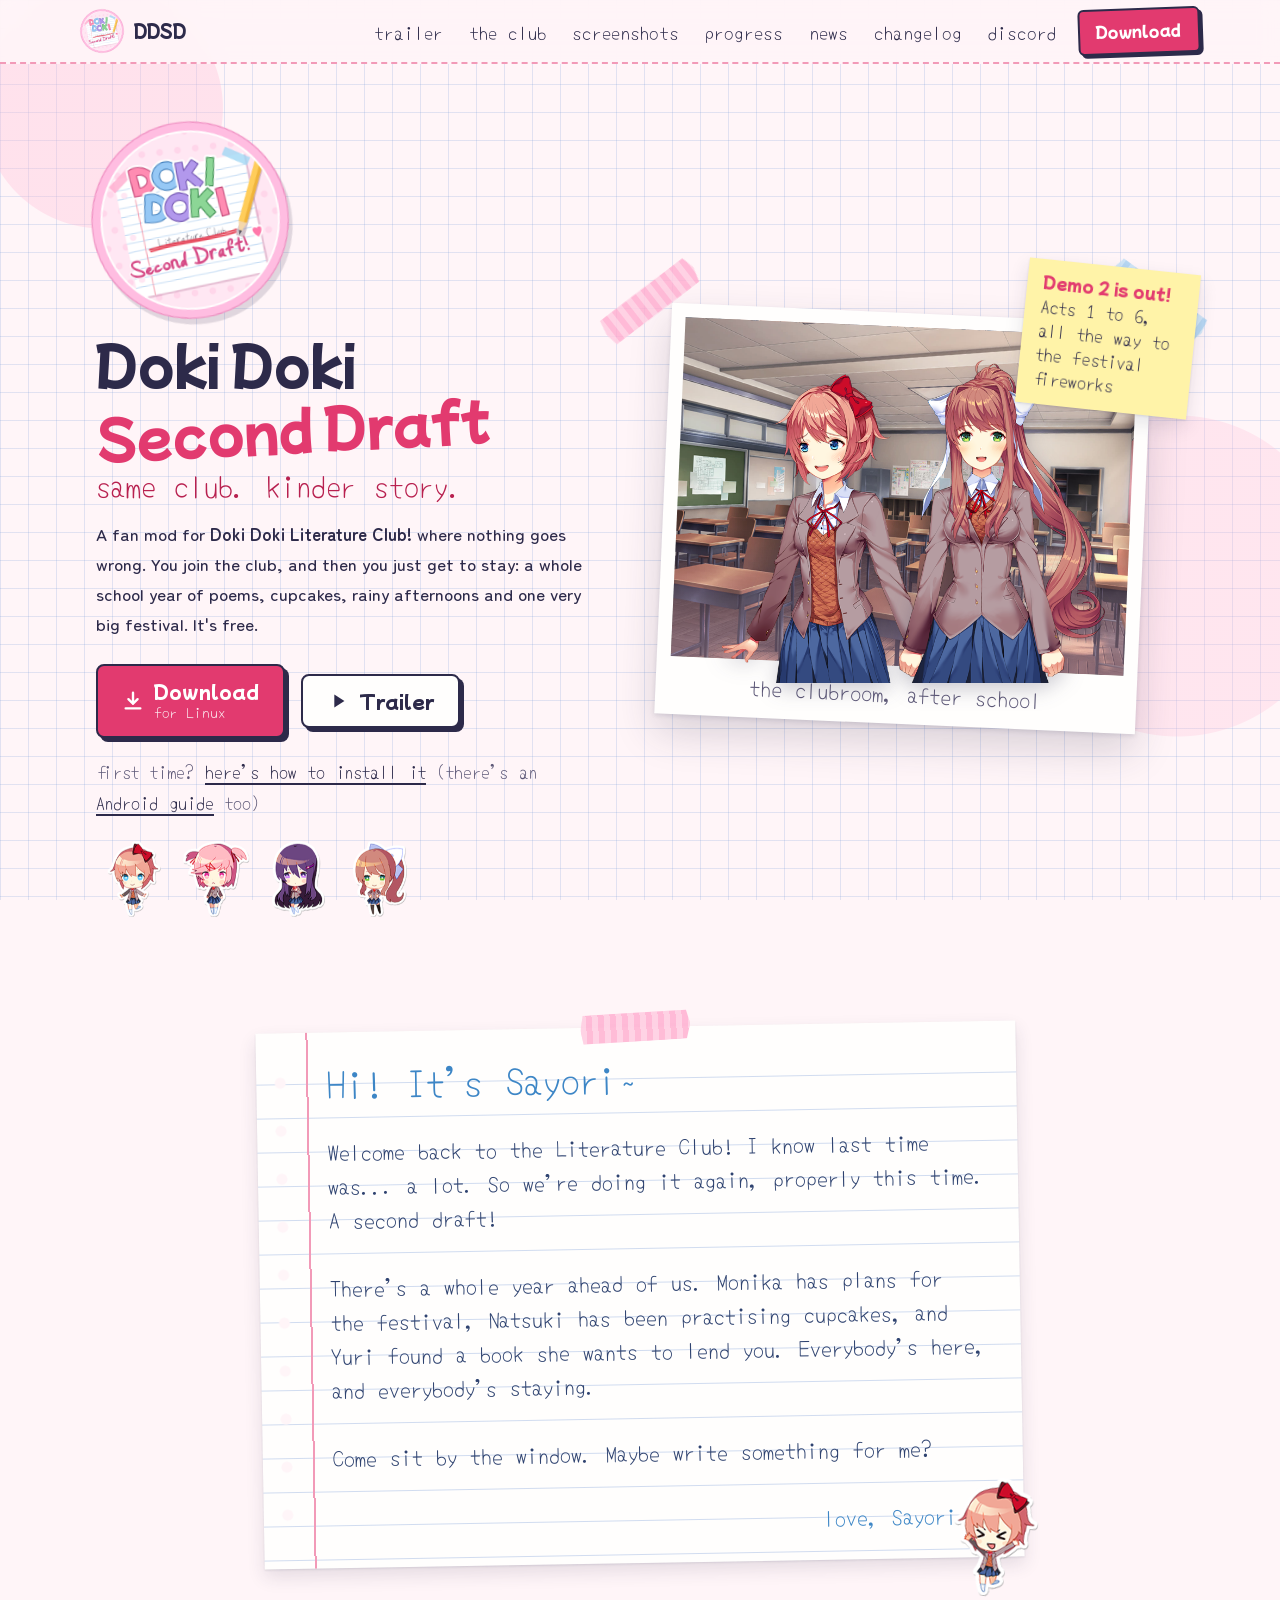
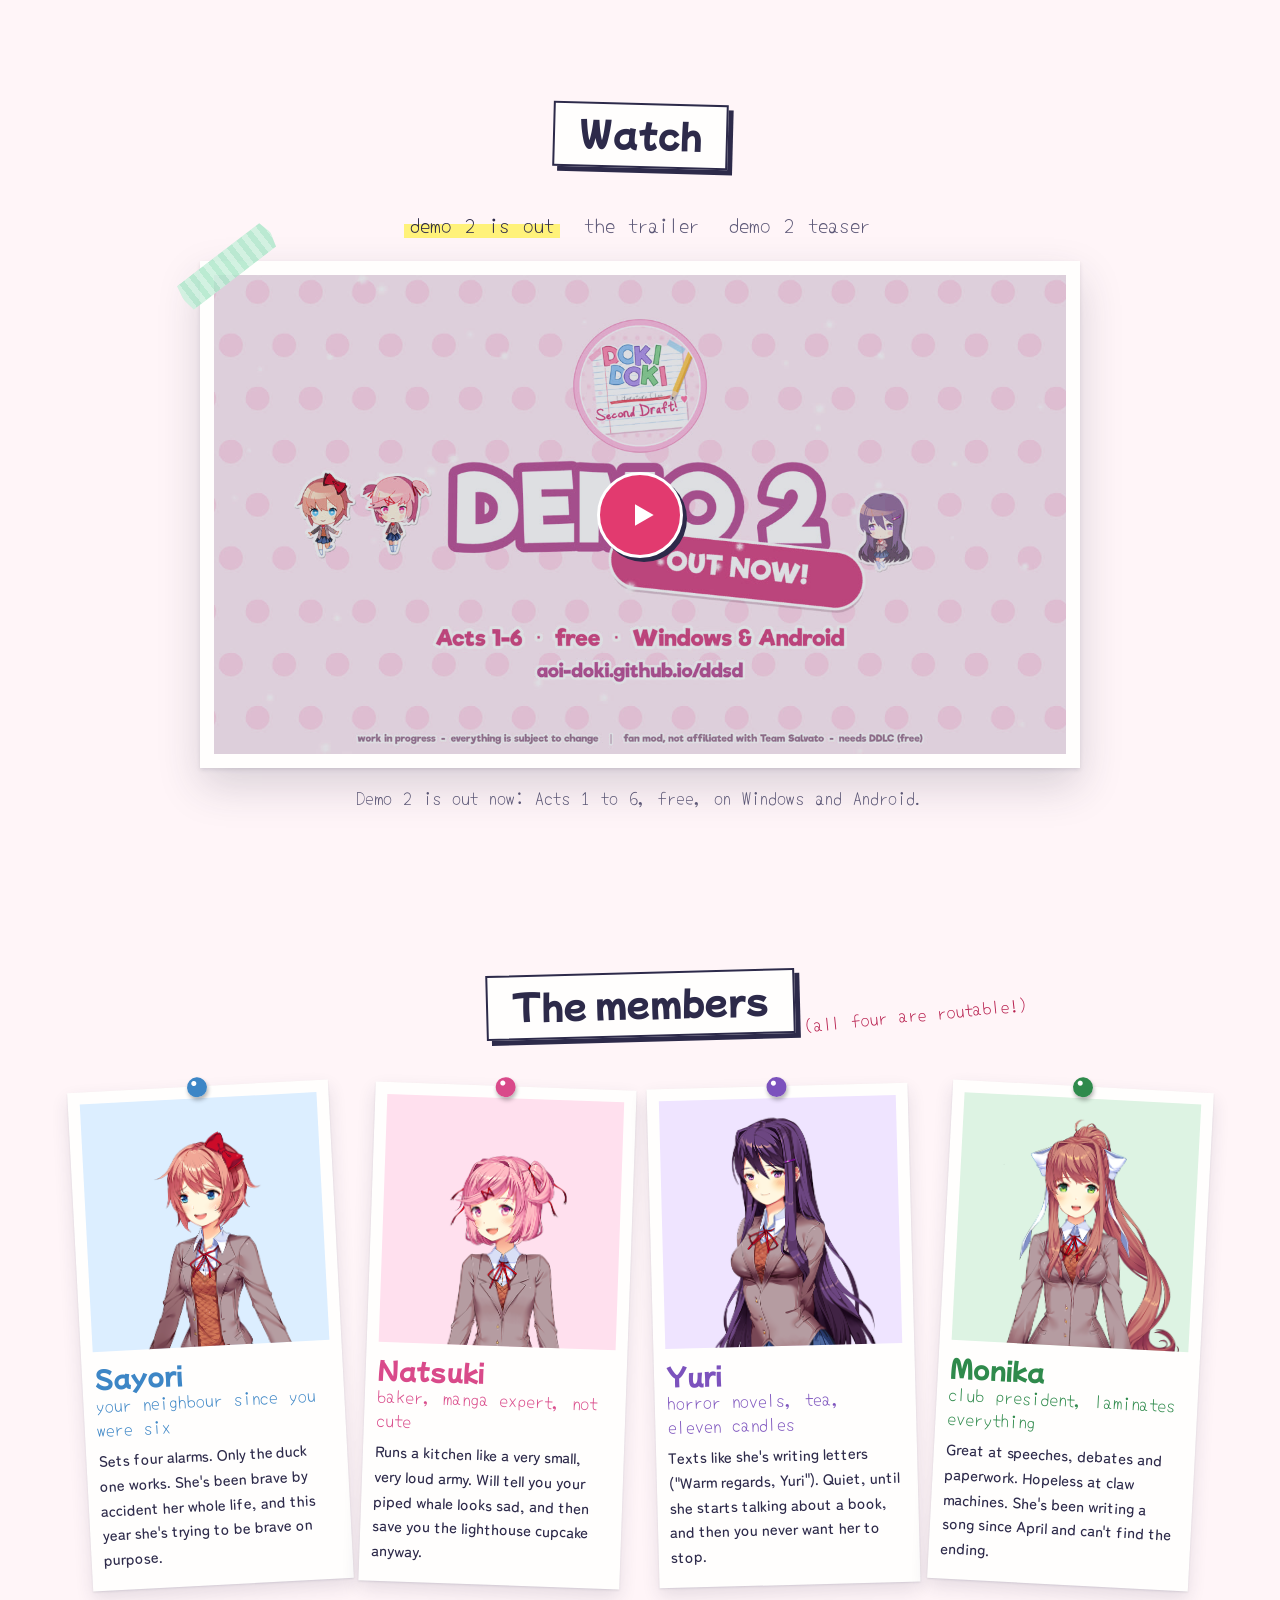
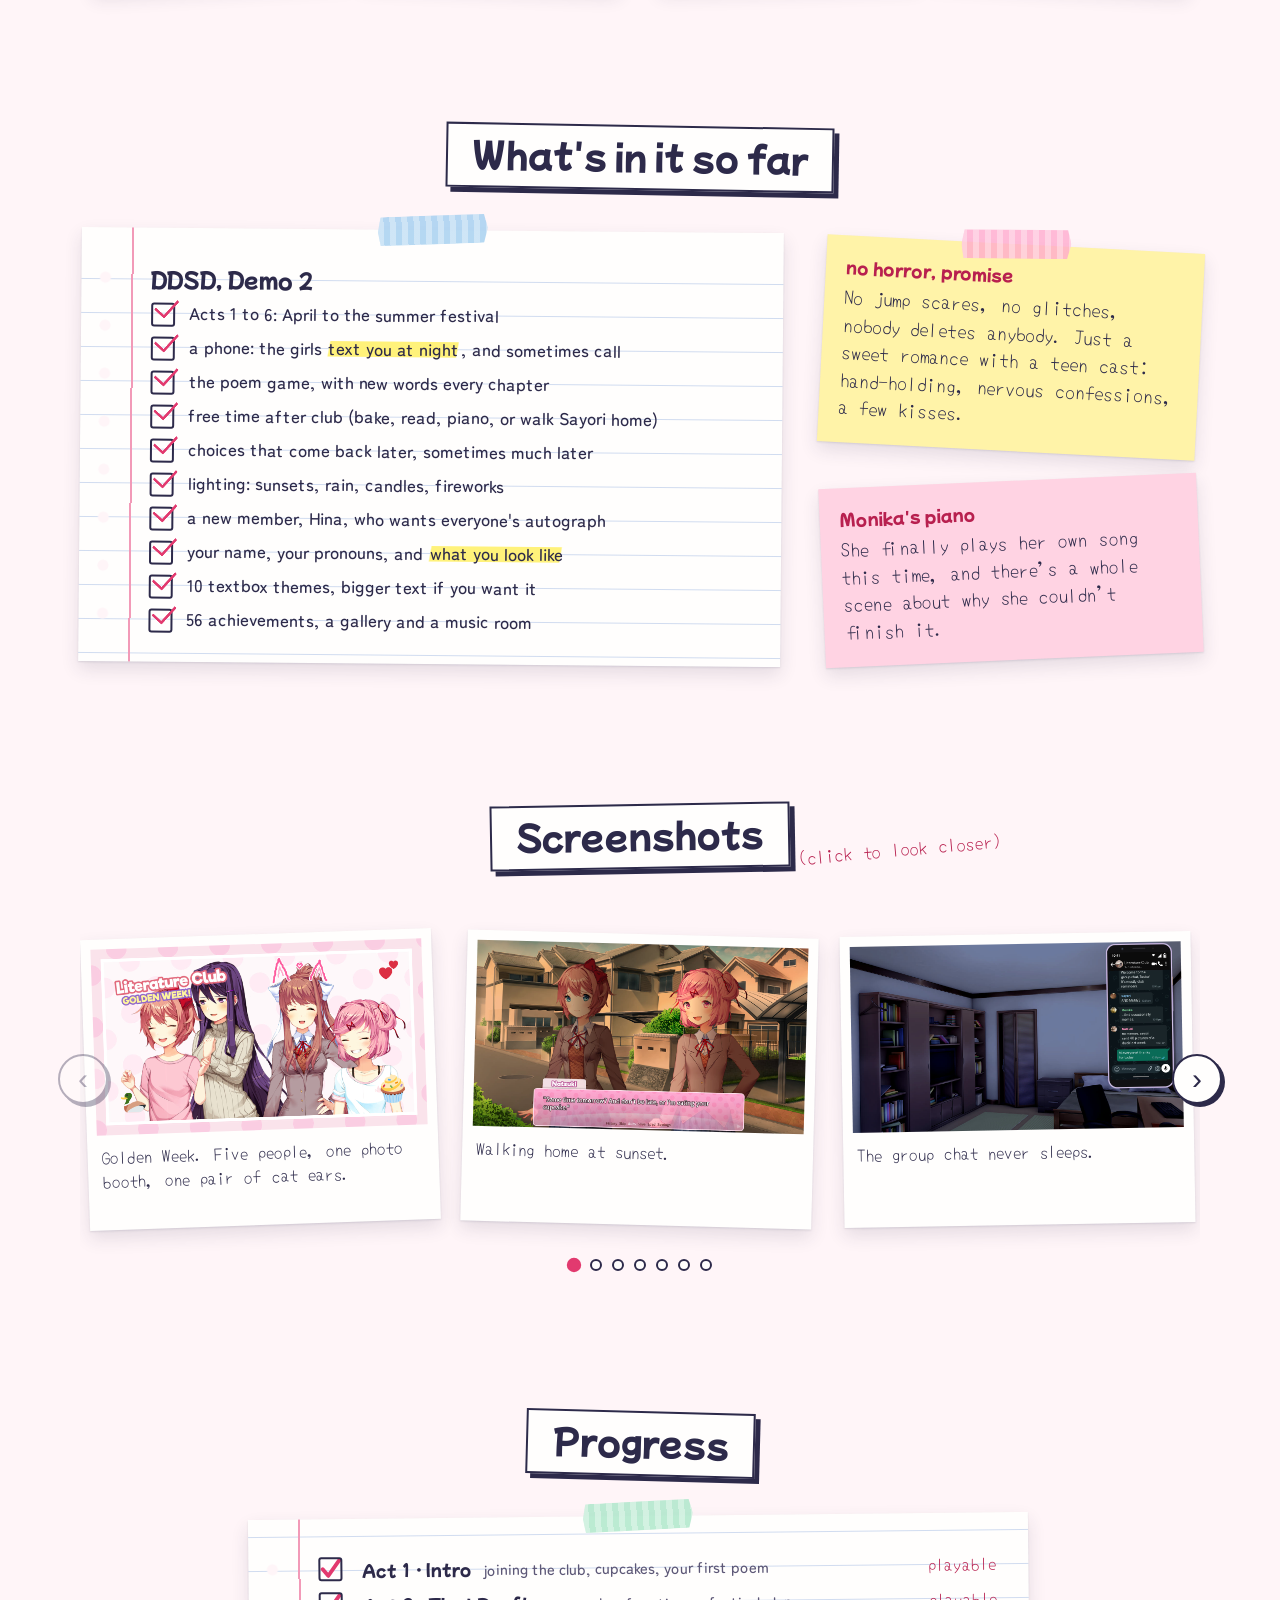
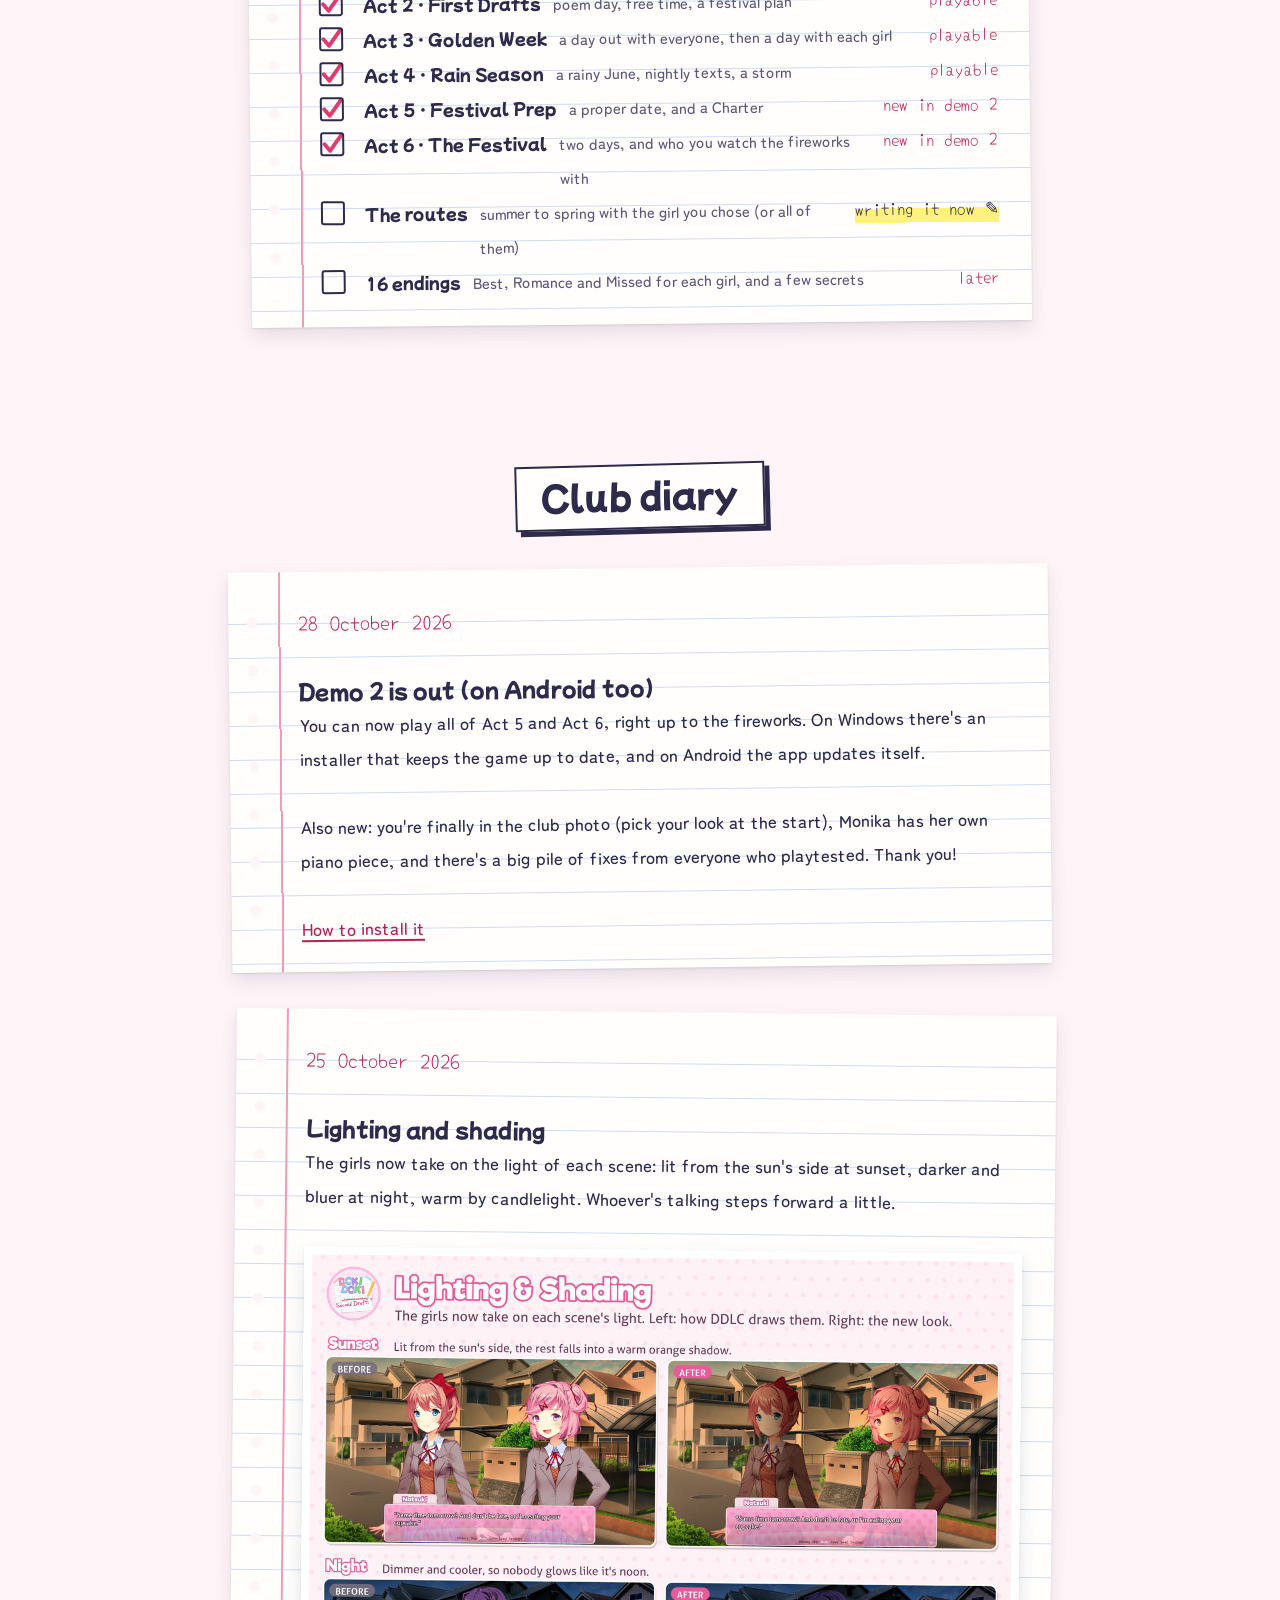
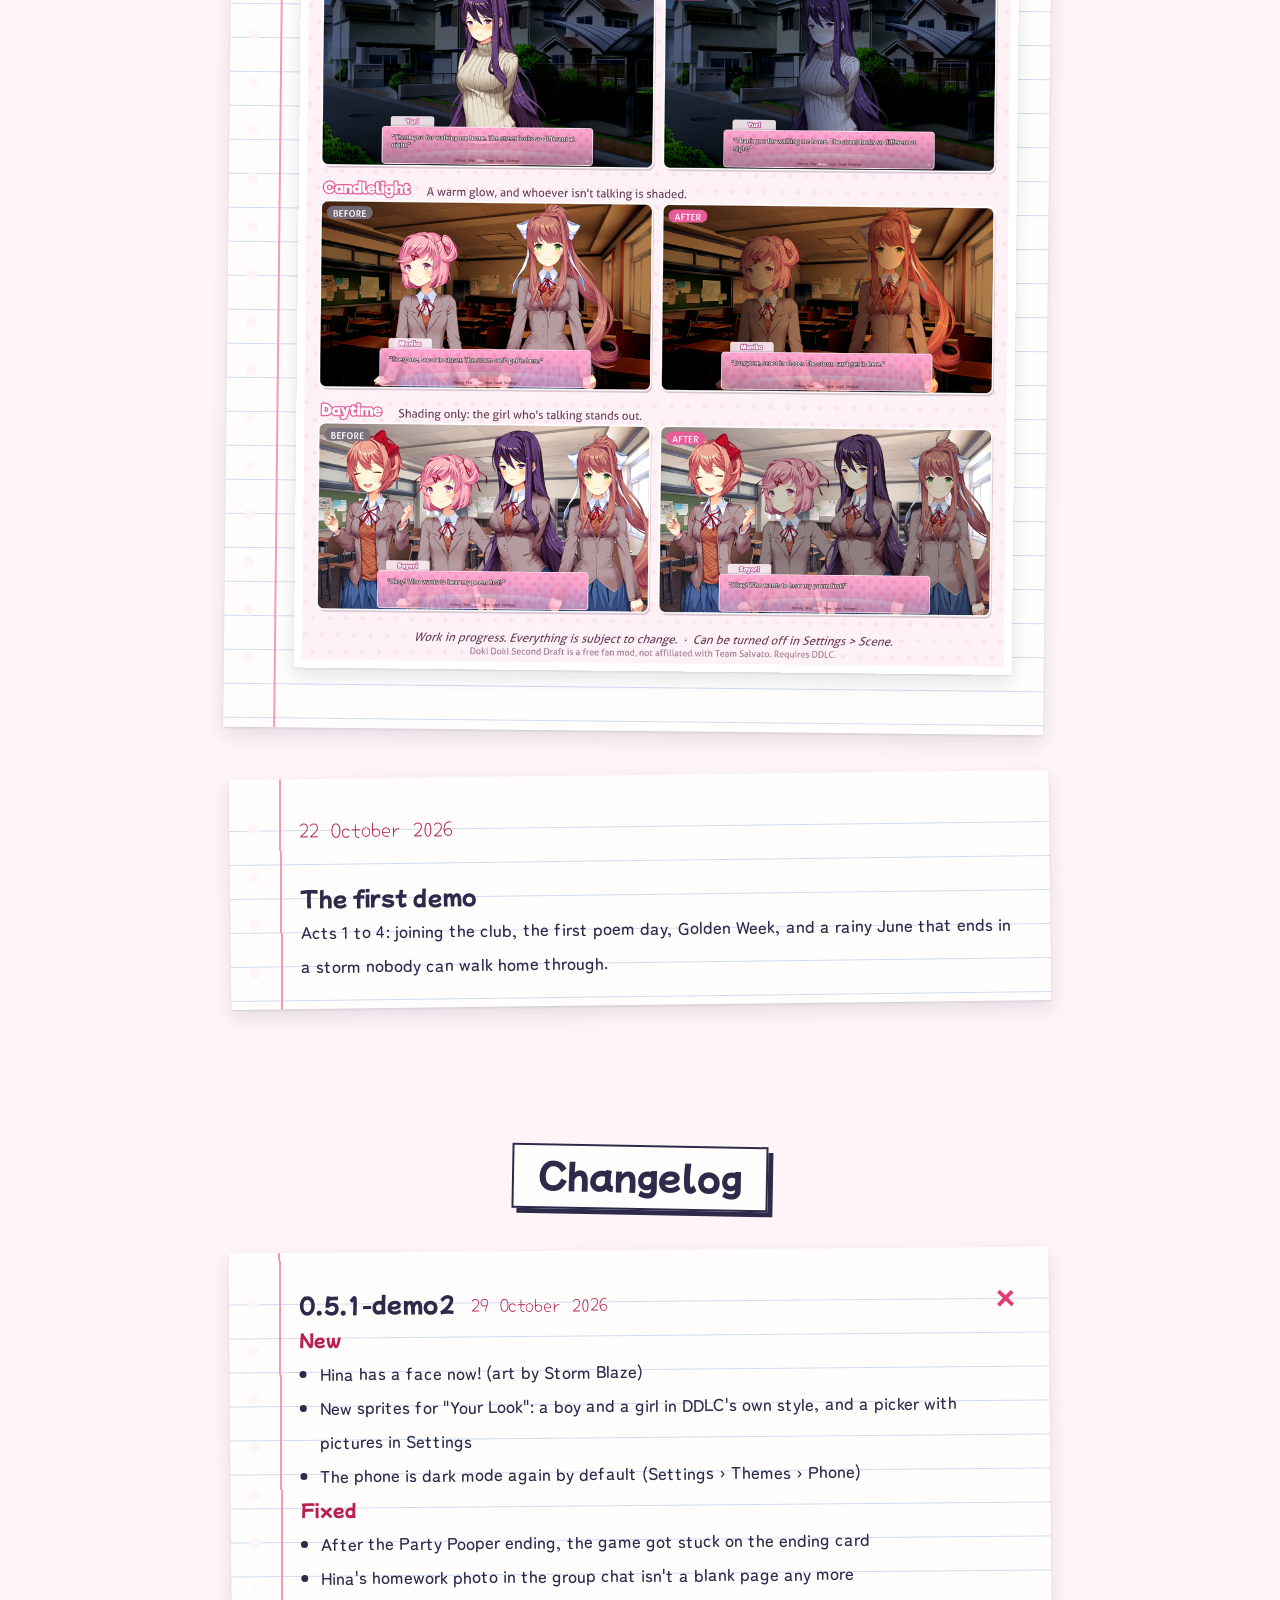
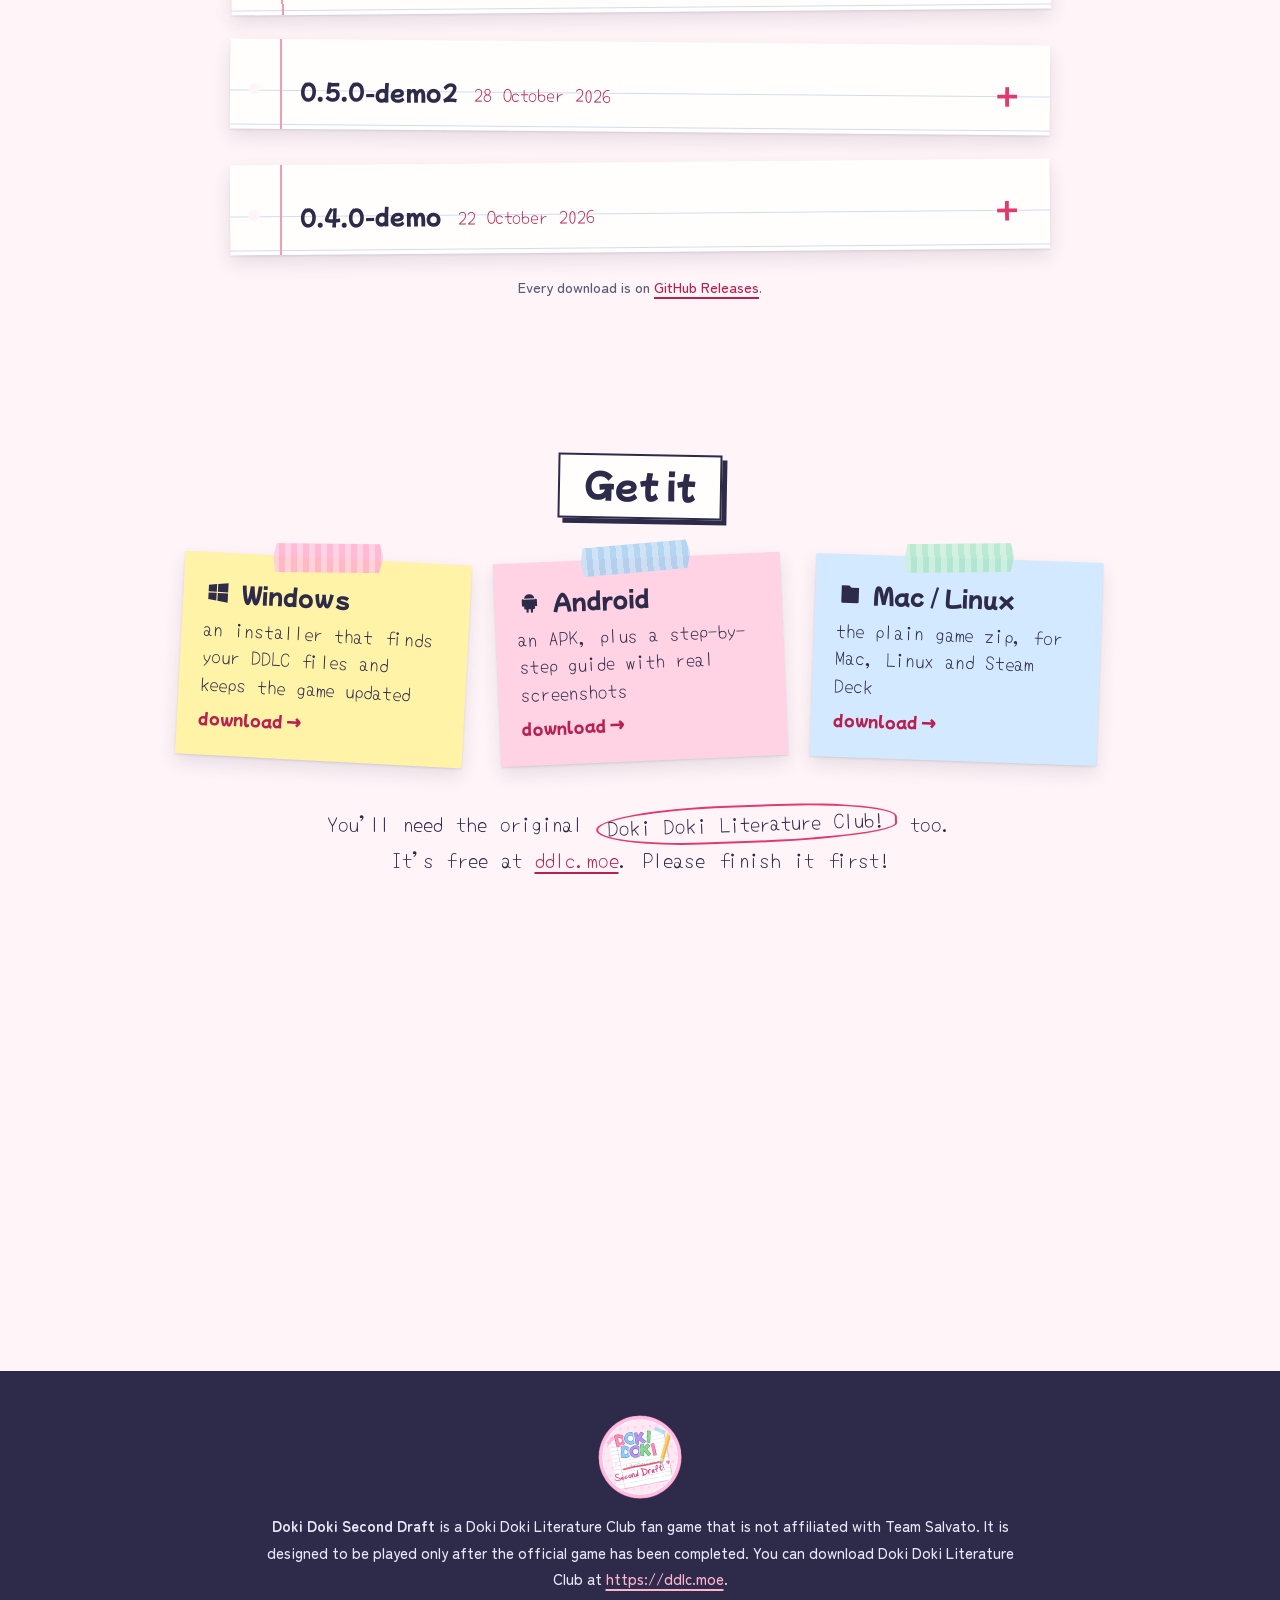
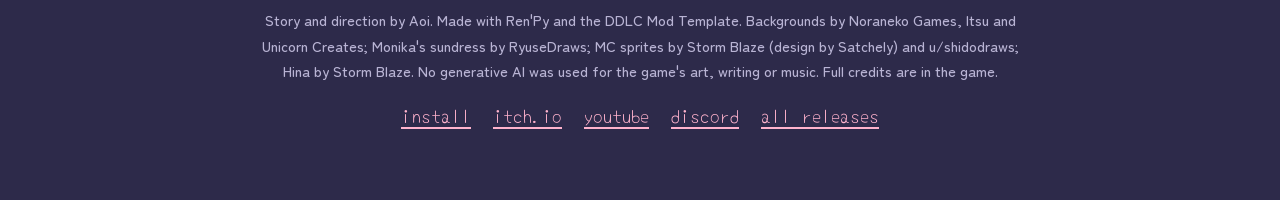
==== index.html @ e5427402 "Changelog 0.5.1-demo2; credit Hina and MC sprite artists Co-Authored-By: Claude Opus 5.5 <noreply@an" ====
<!doctype html>
<html lang="en">
<head>
  <meta charset="utf-8">
  <meta name="viewport" content="width=device-width, initial-scale=1">
  <title>Doki Doki Second Draft</title>
  <meta name="description" content="A free DDLC fan mod where nothing goes wrong. A whole school year with the Literature Club, on Windows and Android.">
  <meta property="og:title" content="Doki Doki Second Draft">
  <meta property="og:description" content="A free DDLC fan mod where nothing goes wrong. Demo 2 (Acts 1 to 6) is out for Windows and Android.">
  <meta property="og:image" content="https://aoi-doki.github.io/ddsd/assets/banner.jpg">
  <meta property="og:type" content="website">
  <meta name="theme-color" content="#e23a6f">
  <link rel="icon" href="assets/favicon.png">
  <link rel="preconnect" href="https://fonts.googleapis.com">
  <link rel="preconnect" href="https://fonts.gstatic.com" crossorigin>
  <link href="https://fonts.googleapis.com/css2?family=Mochiy+Pop+One&family=Yomogi&family=Zen+Maru+Gothic:wght@500;700&display=swap" rel="stylesheet">
  <link rel="stylesheet" href="style.css">
</head>
<body>
<a class="skip" href="#main">Skip to content</a>

<nav class="nav" id="top" aria-label="Main">
  <a class="nav-logo" href="#top"><img src="assets/logo.png" alt=""><span>DDSD</span></a>
  <button class="nav-toggle" aria-label="Menu" aria-expanded="false" aria-controls="nav-links">☰</button>
  <div class="nav-links" id="nav-links">
    <a href="#watch">trailer</a>
    <a href="#club">the club</a>
    <a href="#photos">screenshots</a>
    <a href="#progress">progress</a>
    <a href="#news">news</a>
    <a href="#changelog">changelog</a>
    <a href="https://discord.gg/FV4pHRJVMU" target="_blank" rel="noopener">discord</a>
    <a class="nav-cta" href="install.html">Download</a>
  </div>
</nav>

<!-- ============================================================ HERO -->
<header class="hero">
  <div class="hero-copy">
    <img class="hero-logo" src="assets/logo.png" alt="">
    <h1>Doki Doki <span class="two">Second Draft</span></h1>
    <p class="hero-tag">same club. kinder story.</p>
    <p class="hero-sub">A fan mod for <b>Doki Doki Literature Club!</b> where nothing goes wrong. You join the club, and then you just
      get to stay: a whole school year of poems, cupcakes, rainy afternoons and one very big festival. It's free.</p>
    <div class="hero-cta">
      <a class="btn btn-red" id="dl-main" href="install.html">
        <svg viewBox="0 0 24 24" fill="none" stroke="currentColor" stroke-width="2.6" stroke-linecap="round" stroke-linejoin="round"><path d="M12 3v12m0 0-5-5m5 5 5-5M4 20h16"/></svg>
        <span class="btn-text">Download<small id="dl-main-sub">Windows &amp; Android</small></span>
      </a>
      <a class="btn" href="#watch">
        <svg viewBox="0 0 24 24" fill="currentColor"><path d="M8 5v14l11-7z"/></svg>Trailer</a>
    </div>
    <p class="hero-note">first time? <a href="install.html">here's how to install it</a> (there's an <a href="install.html#android">Android guide</a> too)</p>
    <div class="chibis" aria-label="The club (click them)">
      <button aria-label="Sayori"><img src="assets/chibi/sayori_chibi.png" data-hop="assets/chibi/sayori_hop.png" alt=""></button>
      <button aria-label="Natsuki"><img src="assets/chibi/natsuki_chibi.png" data-hop="assets/chibi/natsuki_hop.png" alt=""></button>
      <button aria-label="Yuri"><img src="assets/chibi/yuri_chibi.png" data-hop="assets/chibi/yuri_hop.png" alt=""></button>
      <button aria-label="Monika"><img src="assets/chibi/monika_chibi.png" data-hop="assets/chibi/monika_hop.png" alt=""></button>
    </div>
  </div>

  <div class="hero-photo" aria-hidden="true">
    <span class="tape tl"></span><span class="tape tr blue"></span>
    <figure class="polaroid-big"><div class="pic"></div><figcaption>the clubroom, after school</figcaption></figure>
    <div class="hero-girls"><img src="assets/girls/sayori.png" alt=""><img src="assets/girls/monika.png" alt=""></div>
    <div class="sticky-new"><b>Demo 2 is out!</b>Acts 1 to 6, all the way to the festival fireworks</div>
  </div>
</header>

<main id="main">

<!-- ============================================================ LETTER -->
<section class="section" aria-labelledby="letter-title">
  <div class="letter reveal">
    <div class="paper">
      <span class="tape top"></span>
      <h2 id="letter-title">Hi! It's Sayori~</h2>
      <p>Welcome back to the Literature Club! I know last time was... a lot. So we're doing it again, properly this time. A second draft!</p>
      <p>There's a whole year ahead of us. Monika has plans for the festival, Natsuki has been practising cupcakes, and Yuri found a book she wants to lend you. Everybody's here, and everybody's staying.</p>
      <p>Come sit by the window. Maybe write something for me?</p>
      <p class="sign">love, Sayori ♥</p>
    </div>
    <img class="letter-chibi" src="assets/chibi/sayori_hop.png" alt="">
  </div>
</section>

<!-- ============================================================ TRAILER -->
<section id="watch" class="section" aria-labelledby="watch-title">
  <div class="wrap">
    <h2 class="title" id="watch-title" style="--tr:1.5deg">Watch</h2>
    <div class="video-tabs" role="tablist" aria-label="Videos">
      <button class="tab" role="tab" aria-selected="true" aria-controls="video" data-video="release">demo 2 is out</button>
      <button class="tab" role="tab" aria-selected="false" aria-controls="video" data-video="trailer">the trailer</button>
      <button class="tab" role="tab" aria-selected="false" aria-controls="video" data-video="teaser">demo 2 teaser</button>
    </div>
    <div class="video-frame reveal">
      <span class="tape tl mint"></span>
      <div class="video" id="video" role="tabpanel"></div>
    </div>
    <p class="video-note" id="video-note"></p>
  </div>
</section>

<!-- ============================================================ CLUB -->
<section id="club" class="section" aria-labelledby="club-title">
  <div class="wrap">
    <h2 class="title" id="club-title" data-note="(all four are routable!)">The members</h2>
    <div class="club">
      <article class="member reveal" style="--c:var(--sayori); --bg:#dceeff"><span class="pin"></span>
        <div class="pic"><img src="assets/girls/sayori.png" alt="Sayori" loading="lazy"></div>
        <h3>Sayori</h3><p class="role">your neighbour since you were six</p>
        <p>Sets four alarms. Only the duck one works. She's been brave by accident her whole life, and this year she's trying to be brave on purpose.</p>
      </article>
      <article class="member reveal" style="--c:var(--natsuki); --bg:#ffe0ee"><span class="pin"></span>
        <div class="pic"><img src="assets/girls/natsuki.png" alt="Natsuki" loading="lazy"></div>
        <h3>Natsuki</h3><p class="role">baker, manga expert, not cute</p>
        <p>Runs a kitchen like a very small, very loud army. Will tell you your piped whale looks sad, and then save you the lighthouse cupcake anyway.</p>
      </article>
      <article class="member reveal" style="--c:var(--yuri); --bg:#efe4ff"><span class="pin"></span>
        <div class="pic"><img src="assets/girls/yuri.png" alt="Yuri" loading="lazy"></div>
        <h3>Yuri</h3><p class="role">horror novels, tea, eleven candles</p>
        <p>Texts like she's writing letters ("Warm regards, Yuri"). Quiet, until she starts talking about a book, and then you never want her to stop.</p>
      </article>
      <article class="member reveal" style="--c:var(--monika); --bg:#ddf3e3"><span class="pin"></span>
        <div class="pic"><img src="assets/girls/monika.png" alt="Monika" loading="lazy"></div>
        <h3>Monika</h3><p class="role">club president, laminates everything</p>
        <p>Great at speeches, debates and paperwork. Hopeless at claw machines. She's been writing a song since April and can't find the ending.</p>
      </article>
    </div>
  </div>
</section>

<!-- ============================================================ WHAT'S IN IT -->
<section id="inside" class="section" aria-labelledby="inside-title">
  <div class="wrap">
    <h2 class="title" id="inside-title" style="--tr:1deg">What's in it so far</h2>
    <div class="checklist-wrap">
      <div class="paper checklist reveal">
        <span class="tape top blue"></span>
        <h3>DDSD, Demo 2</h3>
        <ul>
          <li>Acts 1 to 6: April to the summer festival</li>
          <li>a phone: the girls <mark>text you at night</mark>, and sometimes call</li>
          <li>the poem game, with new words every chapter</li>
          <li>free time after club (bake, read, piano, or walk Sayori home)</li>
          <li>choices that come back later, sometimes much later</li>
          <li>lighting: sunsets, rain, candles, fireworks</li>
          <li>a new member, Hina, who wants everyone's autograph</li>
          <li>your name, your pronouns, and <mark>what you look like</mark></li>
          <li>10 textbox themes, bigger text if you want it</li>
          <li>56 achievements, a gallery and a music room</li>
        </ul>
      </div>
      <div class="side-notes">
        <div class="sticky yellow reveal"><span class="tape top"></span><b>no horror, promise</b>
          No jump scares, no glitches, nobody deletes anybody. Just a sweet romance with a teen cast: hand-holding, nervous confessions, a few kisses.</div>
        <div class="sticky pink reveal"><b>Monika's piano</b>
          She finally plays her own song this time, and there's a whole scene about why she couldn't finish it.</div>
      </div>
    </div>
  </div>
</section>

<!-- ============================================================ SCREENSHOTS -->
<section id="photos" class="section" aria-labelledby="photos-title">
  <div class="wrap">
    <h2 class="title" id="photos-title" style="--tr:-1deg" data-note="(click to look closer)">Screenshots</h2>
    <div class="slider">
      <button class="slide-btn prev" aria-label="Previous screenshot">‹</button>
      <div class="photos track" tabindex="0" aria-label="Screenshots (swipe or use the arrows)">
      <figure class="shot reveal"><button data-full="assets/shots/shot2_club_photo.jpg"><img src="assets/shots/shot2_club_photo.jpg" alt="The Golden Week club photo" loading="lazy"></button><figcaption>Golden Week. Five people, one photo booth, one pair of cat ears.</figcaption></figure>
      <figure class="shot reveal"><button data-full="assets/shots/lighting_sunset.jpg"><img src="assets/shots/lighting_sunset.jpg" alt="Sunset lighting" loading="lazy"></button><figcaption>Walking home at sunset.</figcaption></figure>
      <figure class="shot reveal"><button data-full="assets/shots/shot3_group_chat.jpg"><img src="assets/shots/shot3_group_chat.jpg" alt="The club group chat" loading="lazy"></button><figcaption>The group chat never sleeps.</figcaption></figure>
      <figure class="shot reveal"><button data-full="assets/shots/act5_sneak_01.jpg"><img src="assets/shots/act5_sneak_01.jpg" alt="Monika at the arcade" loading="lazy"></button><figcaption>Monika has never been inside an arcade. She's about to lose at everything.</figcaption></figure>
      <figure class="shot reveal"><button data-full="assets/shots/shot5_poem_game.jpg"><img src="assets/shots/shot5_poem_game.jpg" alt="The poem game" loading="lazy"></button><figcaption>The poem game, for four now.</figcaption></figure>
      <figure class="shot reveal"><button data-full="assets/shots/act5_sneak_02.jpg"><img src="assets/shots/act5_sneak_02.jpg" alt="Natsuki on a date" loading="lazy"></button><figcaption>Two hundred yen a week since March. Some dates are worth saving up for.</figcaption></figure>
      <figure class="shot reveal"><button data-full="assets/shots/shot6_storm.jpg"><img src="assets/shots/shot6_storm.jpg" alt="The storm" loading="lazy"></button><figcaption>The storm nobody could walk home through.</figcaption></figure>
      <figure class="shot reveal"><button data-full="assets/shots/lighting_candle.jpg"><img src="assets/shots/lighting_candle.jpg" alt="Candlelight" loading="lazy"></button><figcaption>Yuri's eleven candles.</figcaption></figure>
      <figure class="shot reveal"><button data-full="assets/shots/act5_sneak_04.jpg"><img src="assets/shots/act5_sneak_04.jpg" alt="The Literature Club Charter" loading="lazy"></button><figcaption>The Club Charter, rule one. Natsuki would like to file a complaint.</figcaption></figure>
      </div>
      <button class="slide-btn next" aria-label="Next screenshot">›</button>
    </div>
    <div class="dots" aria-hidden="true"></div>
  </div>
</section>

<!-- ============================================================ PROGRESS -->
<section id="progress" class="section" aria-labelledby="progress-title">
  <div class="wrap">
    <h2 class="title" id="progress-title" style="--tr:1.5deg">Progress</h2>
    <div class="paper todo reveal">
      <span class="tape top mint"></span>
      <ol>
        <li class="done"><b>Act 1 · Intro</b><span>joining the club, cupcakes, your first poem</span><em>playable</em></li>
        <li class="done"><b>Act 2 · First Drafts</b><span>poem day, free time, a festival plan</span><em>playable</em></li>
        <li class="done"><b>Act 3 · Golden Week</b><span>a day out with everyone, then a day with each girl</span><em>playable</em></li>
        <li class="done"><b>Act 4 · Rain Season</b><span>a rainy June, nightly texts, a storm</span><em>playable</em></li>
        <li class="done"><b>Act 5 · Festival Prep</b><span>a proper date, and a Charter</span><em>new in demo 2</em></li>
        <li class="done"><b>Act 6 · The Festival</b><span>two days, and who you watch the fireworks with</span><em>new in demo 2</em></li>
        <li class="now"><b>The routes</b><span>summer to spring with the girl you chose (or all of them)</span><em>writing it now ✎</em></li>
        <li><b>16 endings</b><span>Best, Romance and Missed for each girl, and a few secrets</span><em>later</em></li>
      </ol>
    </div>
  </div>
</section>

<!-- ============================================================ NEWS -->
<section id="news" class="section" aria-labelledby="news-title">
  <div class="wrap">
    <h2 class="title" id="news-title" style="--tr:-1.5deg">Club diary</h2>
    <div class="news">
      <article class="paper reveal">
        <p class="date">28 October 2026</p>
        <h3>Demo 2 is out (on Android too)</h3>
        <p>You can now play all of Act 5 and Act 6, right up to the fireworks. On Windows there's an installer that keeps the game up to date, and on Android the app updates itself.</p>
        <p>Also new: you're finally in the club photo (pick your look at the start), Monika has her own piano piece, and there's a big pile of fixes from everyone who playtested. Thank you!</p>
        <p><a href="install.html">How to install it</a></p>
      </article>
      <article class="paper reveal">
        <p class="date">25 October 2026</p>
        <h3>Lighting and shading</h3>
        <p>The girls now take on the light of each scene: lit from the sun's side at sunset, darker and bluer at night, warm by candlelight. Whoever's talking steps forward a little.</p>
        <img src="assets/devlog/lighting_sheet.jpg" alt="Before and after lighting" loading="lazy">
      </article>
      <article class="paper reveal">
        <p class="date">22 October 2026</p>
        <h3>The first demo</h3>
        <p>Acts 1 to 4: joining the club, the first poem day, Golden Week, and a rainy June that ends in a storm nobody can walk home through.</p>
      </article>
    </div>
  </div>
</section>

<!-- ============================================================ CHANGELOG -->
<section id="changelog" class="section" aria-labelledby="changelog-title">
  <div class="wrap">
    <h2 class="title" id="changelog-title" style="--tr:1deg">Changelog</h2>
    <div class="changelog">
      <details class="paper reveal" open>
        <summary><span class="ver">0.5.1-demo2</span><span class="when">29 October 2026</span></summary>
        <h3>New</h3>
        <ul>
          <li>Hina has a face now! (art by Storm Blaze)</li>
          <li>New sprites for "Your Look": a boy and a girl in DDLC's own style, and a picker with pictures in Settings</li>
          <li>The phone is dark mode again by default (Settings › Themes › Phone)</li>
        </ul>
        <h3>Fixed</h3>
        <ul>
          <li>After the Party Pooper ending, the game got stuck on the ending card</li>
          <li>Hina's homework photo in the group chat isn't a blank page any more</li>
        </ul>
      </details>
      <details class="paper reveal">
        <summary><span class="ver">0.5.0-demo2</span><span class="when">28 October 2026</span></summary>
        <h3>New</h3>
        <ul>
          <li>Act 5, Festival Prep: proper dates, the Club Charter, a jealous Wednesday, the dress rehearsal and the prep weekend</li>
          <li>Act 6, The Festival: two whole days, the café, the stage, Natsuki's dad, and the fireworks</li>
          <li>A new club member: Hina</li>
          <li>Android version (with a step-by-step guide) and a Windows installer that keeps the game updated</li>
          <li>Pick how you look: Junichi, Mizumi or a doodle (you're in the club photo now)</li>
          <li>Monika's own piano piece, whenever she plays</li>
          <li>Lighting and shading: the girls take on the light of every scene</li>
          <li>A bigger phone, chat bubbles in each girl's colour, and your own bubble colour</li>
          <li>Text size slider and three choice-button styles: Original, Circular, Modern</li>
          <li>Smoother scene changes: dissolves, music fades between acts, songs no longer restart</li>
          <li>Thunder you can actually hear</li>
        </ul>
        <h3>Fixed</h3>
        <ul>
          <li>The crash after "Go straight home" in free time</li>
          <li>Lots of story continuity fixes in Acts 2 to 4</li>
          <li>Yuri now actually leaves the train; Act 4's Parfait Girls moment is just Natsuki</li>
          <li>Discord shows the right play time</li>
          <li>Achievement pop-ups, act cards, free-time spots, and long lines running off the textbox</li>
        </ul>
        <h3>Launcher 1.3</h3>
        <ul>
          <li>Locate DDLC is one simple file picker (pick ddlc-win.zip or DDLC.exe), with a progress bar</li>
          <li>Sharp text on scaled screens (125%, 150%...), and a scrollbar on What's new</li>
        </ul>
      </details>
      <details class="paper reveal">
        <summary><span class="ver">0.4.0-demo</span><span class="when">22 October 2026</span></summary>
        <h3>The first demo</h3>
        <ul>
          <li>Acts 1 to 4: joining the club, the first poem day, Golden Week, and Rain Season</li>
          <li>The phone: group chats, late-night texts and calls</li>
          <li>The poem game for four, free time, achievements, a gallery and a music room</li>
          <li>10 textbox themes, your name and pronouns, and Discord Rich Presence</li>
        </ul>
      </details>
    </div>
    <p class="center small" style="margin-top:22px">Every download is on <a href="https://github.com/Aoi-doki/ddsd-releases/releases" target="_blank" rel="noopener">GitHub Releases</a>.</p>
  </div>
</section>

<!-- ============================================================ GET IT -->
<section id="get" class="section" aria-labelledby="get-title">
  <div class="wrap">
    <h2 class="title" id="get-title" style="--tr:1deg">Get it</h2>
    <div class="get">
      <a class="sticky yellow reveal" href="install.html#windows"><span class="tape top"></span>
        <span class="os"><svg viewBox="0 0 24 24"><path d="M3 5.5 10.5 4.4v7.1H3zM11.5 4.3 21 3v8.5h-9.5zM3 12.5h7.5v7.1L3 18.5zM11.5 12.5H21V21l-9.5-1.3z"/></svg>Windows</span>
        an installer that finds your DDLC files and keeps the game updated<br><span class="go">download →</span></a>
      <a class="sticky pink reveal" href="install.html#android"><span class="tape top blue"></span>
        <span class="os"><svg viewBox="0 0 24 24"><path d="M7 9h10v8a1 1 0 0 1-1 1h-1v3h-2v-3h-2v3H9v-3H8a1 1 0 0 1-1-1zM5 9.5a1 1 0 0 1 2 0v5a1 1 0 0 1-2 0zM17 9.5a1 1 0 0 1 2 0v5a1 1 0 0 1-2 0zM7.2 8a4.9 4.9 0 0 1 9.6 0z"/></svg>Android</span>
        an APK, plus a step-by-step guide with real screenshots<br><span class="go">download →</span></a>
      <a class="sticky blue reveal" href="install.html#manual"><span class="tape top mint"></span>
        <span class="os"><svg viewBox="0 0 24 24"><path d="M4 4h7l2 2h7v13a1 1 0 0 1-1 1H5a1 1 0 0 1-1-1z"/></svg>Mac / Linux</span>
        the plain game zip, for Mac, Linux and Steam Deck<br><span class="go">download →</span></a>
    </div>
    <p class="need">You'll need the original <span class="circle">Doki Doki Literature Club!</span> too.
      It's free at <a href="https://ddlc.moe" target="_blank" rel="noopener">ddlc.moe</a>. Please finish it first!</p>
  </div>
</section>

<!-- ============================================================ DISCORD + NOTE -->
<section class="section" aria-label="Discord and a note from the developer">
  <div class="notes-row">
    <div class="discord-card reveal">
      <img src="assets/chibi/natsuki_hop.png" alt="">
      <h3>There's a Discord!</h3>
      <p>Devlogs, sneak peeks you won't see anywhere else, bug reports, poems, and far too many duck emoji.</p>
      <a class="btn" href="https://discord.gg/FV4pHRJVMU" target="_blank" rel="noopener">Join the club</a>
    </div>
    <div class="sticky yellow dev-note reveal"><span class="tape top"></span>
      <p>hi, I'm Aoi! I made this because DDLC's first act is one of my favourite things ever, and I wanted to see what happens if the club just... keeps going.</p>
      <p>it's free and it always will be. if you play it, come tell me what you think!</p>
      <p class="sig">Aoi ♥</p>
    </div>
  </div>
</section>

</main>

<footer class="footer">
  <div class="wrap">
    <img src="assets/logo.png" alt="" class="footer-logo">
    <p><b>Doki Doki Second Draft</b> is a Doki Doki Literature Club fan game that is not affiliated with Team Salvato.
      It is designed to be played only after the official game has been completed. You can download Doki Doki Literature Club at
      <a href="https://ddlc.moe" target="_blank" rel="noopener">https://ddlc.moe</a>.</p>
    <p class="small">Story and direction by Aoi. Made with Ren'Py and the DDLC Mod Template. Backgrounds by Noraneko Games, Itsu and Unicorn Creates;
      Monika's sundress by RyuseDraws; MC sprites by Storm Blaze (design by Satchely) and u/shidodraws; Hina by Storm Blaze.
      No generative AI was used for the game's art, writing or music. Full credits are in the game.</p>
    <p class="footer-links">
      <a href="install.html">install</a>
      <a href="https://needy-aoi.itch.io/doki-doki-second-draft" target="_blank" rel="noopener">itch.io</a>
      <a href="https://youtu.be/SDU9rJVWbdg" target="_blank" rel="noopener">youtube</a>
      <a href="https://discord.gg/FV4pHRJVMU" target="_blank" rel="noopener">discord</a>
      <a href="https://github.com/Aoi-doki/ddsd-releases/releases" target="_blank" rel="noopener">all releases</a>
    </p>
  </div>
</footer>

<div class="lightbox" id="lightbox" hidden role="dialog" aria-modal="true" aria-label="Screenshot">
  <button class="lb-close" aria-label="Close">×</button>
  <button class="lb-prev" aria-label="Previous">‹</button>
  <figure><img alt=""><figcaption></figcaption></figure>
  <button class="lb-next" aria-label="Next">›</button>
</div>

<script src="script.js"></script>
</body>
</html>
---- style.css ----
/* Doki Doki Second Draft website: the club's scrapbook.
   Pink school-notebook paper, washi tape, taped polaroids, pushpins, sticky notes, red-pen marks and a highlighter.
   Fonts: Mochiy Pop One (chunky pop titles, close to DDLC's Riffic), Zen Maru Gothic (round school text),
   Yomogi (pencil handwriting). Shared by index.html and install.html. */

:root {
  --paper: #fff5f8;          /* sakura notebook paper (dominant) */
  --white: #fffefd;
  --ink: #2d2a4a;            /* navy ink */
  --ink-soft: #5d5877;
  --red: #e23a6f;            /* club red: the sharp accent */
  --red-dark: #b8204f;
  --grid: rgba(122, 156, 214, .22);
  --margin: #f29ab8;
  --hi: #fff27a;             /* highlighter */
  --tape-pink: rgba(255, 170, 205, .78);
  --tape-blue: rgba(160, 205, 240, .78);
  --tape-mint: rgba(170, 230, 200, .8);
  --note-yellow: #fff3a8;
  --note-pink: #ffd3e3;
  --note-blue: #d3e9ff;
  --sayori: #3d86c6; --natsuki: #d94a8a; --yuri: #7c52bd; --monika: #2f8a4c;
  --pop: "Mochiy Pop One", "Zen Maru Gothic", sans-serif;
  --body: "Zen Maru Gothic", "Hiragino Maru Gothic ProN", sans-serif;
  --hand: "Yomogi", "Zen Maru Gothic", cursive;
  --max: 1120px;
  --lift: 0 1px 2px rgba(45, 42, 74, .12), 0 8px 18px rgba(45, 42, 74, .12);
  --lift-big: 0 2px 4px rgba(45, 42, 74, .12), 0 18px 40px rgba(45, 42, 74, .18);
}

* { box-sizing: border-box; }
html { scroll-behavior: smooth; scroll-padding-top: 80px; }
body {
  margin: 0;
  font-family: var(--body);
  font-weight: 500;
  font-size: 17px;
  line-height: 1.75;
  color: var(--ink);
  background-color: var(--paper);
  /* graph-paper notebook, with a few soft sakura blots */
  background-image:
    radial-gradient(circle at 8% 12%, rgba(255, 190, 215, .35) 0 120px, transparent 121px),
    radial-gradient(circle at 92% 64%, rgba(255, 190, 215, .28) 0 160px, transparent 161px),
    linear-gradient(var(--grid) 1px, transparent 1px),
    linear-gradient(90deg, var(--grid) 1px, transparent 1px);
  background-size: auto, auto, 28px 28px, 28px 28px;
  background-attachment: fixed;
  -webkit-font-smoothing: antialiased;
}
img { max-width: 100%; display: block; }
a { color: var(--red-dark); text-decoration-thickness: 2px; text-underline-offset: 4px; }
a:hover { color: var(--red); }
h1, h2, h3 { font-family: var(--pop); font-weight: 400; line-height: 1.25; margin: 0 0 .4em; color: var(--ink); }
p { margin: 0 0 1em; }
code { font-family: ui-monospace, "Cascadia Code", Consolas, monospace; font-size: .86em; background: var(--white);
       border: 1.5px dashed var(--margin); padding: .05em .45em; border-radius: 6px; white-space: nowrap; }
.skip { position: absolute; left: -999px; top: 8px; background: #fff; padding: 8px 14px; z-index: 100; }
.skip:focus { left: 8px; }
:focus-visible { outline: 3px dashed var(--red); outline-offset: 4px; }
mark { background: linear-gradient(100deg, transparent 2%, var(--hi) 3% 96%, transparent 97%) 0 60% / 100% 62% no-repeat;
       color: inherit; padding: 0 .1em; }
.small { font-size: 14.5px; color: var(--ink-soft); }
.center { text-align: center; }

/* ------------------------------------------------------------------ washi tape + pins (reusable) */
.tape { position: absolute; width: 110px; height: 30px; background-color: var(--tape-pink); z-index: 3;
        background-image: repeating-linear-gradient(90deg, rgba(255, 255, 255, .35) 0 6px, transparent 6px 12px);
        clip-path: polygon(3% 0, 97% 4%, 100% 50%, 96% 100%, 2% 96%, 0 50%); }
.tape.blue { background-color: var(--tape-blue); }
.tape.mint { background-color: var(--tape-mint); }
.tape.tl { top: -10px; left: -28px; transform: rotate(-38deg); }
.tape.tr { top: -10px; right: -28px; transform: rotate(36deg); }
.tape.top { top: -15px; left: 50%; margin-left: -55px; transform: rotate(-3deg); }
.pin { position: absolute; top: -9px; left: 50%; width: 20px; height: 20px; margin-left: -10px; border-radius: 50%; z-index: 3;
       background: radial-gradient(circle at 35% 30%, #fff 0 2px, var(--pc, var(--red)) 3px); box-shadow: 1px 3px 4px rgba(0, 0, 0, .3); }

/* ------------------------------------------------------------------ nav */
.nav {
  position: sticky; top: 0; z-index: 50;
  display: flex; align-items: center; gap: 12px;
  padding: 8px max(16px, calc((100% - var(--max)) / 2));
  background: rgba(255, 245, 248, .92);
  backdrop-filter: blur(10px); -webkit-backdrop-filter: blur(10px);
  border-bottom: 2px dashed var(--margin);
}
.nav-logo { display: flex; align-items: center; gap: 10px; text-decoration: none; font-family: var(--pop); color: var(--ink); font-size: 17px; }
.nav-logo img { width: 44px; height: 44px; transform: rotate(-6deg); transition: transform .3s; }
.nav-logo:hover img { transform: rotate(6deg) scale(1.08); }
.nav-links { display: flex; align-items: center; gap: 2px; margin-left: auto; }
.nav-links a { font-family: var(--hand); font-size: 19px; color: var(--ink); text-decoration: none; padding: 4px 12px; }
.nav-links a:hover, .nav-links a[aria-current="page"] { background: linear-gradient(transparent 55%, var(--hi) 55% 90%, transparent 90%); }
.nav-links .nav-cta { font-family: var(--pop); font-size: 15px; background: var(--red); color: #fff; padding: 8px 16px; margin-left: 8px;
                      border: 2px solid var(--ink); border-radius: 6px; transform: rotate(-2deg); box-shadow: 3px 3px 0 var(--ink); }
.nav-links .nav-cta:hover { background: var(--red-dark); color: #fff; transform: rotate(0); }
.nav-links .nav-cta[aria-current] { background: var(--red); }
.nav-toggle { display: none; margin-left: auto; background: var(--white); border: 2px solid var(--ink); border-radius: 6px; width: 46px; height: 42px;
              font-size: 20px; color: var(--ink); cursor: pointer; box-shadow: 2px 2px 0 var(--ink); }

/* ------------------------------------------------------------------ buttons: stamped tickets */
.btn {
  position: relative; display: inline-flex; align-items: center; justify-content: center; gap: 10px;
  font-family: var(--pop); font-size: 18px; text-decoration: none; line-height: 1.25;
  padding: 14px 24px; border: 2.5px solid var(--ink); border-radius: 8px; cursor: pointer;
  background: var(--white); color: var(--ink); box-shadow: 4px 4px 0 var(--ink);
  transition: transform .12s ease, box-shadow .12s ease;
}
.btn:hover { transform: translate(-2px, -2px); box-shadow: 6px 6px 0 var(--ink); color: var(--ink); }
.btn:active { transform: translate(2px, 2px); box-shadow: 1px 1px 0 var(--ink); }
.btn svg { width: 22px; height: 22px; flex: none; }
.btn-red { background: var(--red); color: #fff; }
.btn-red:hover { color: #fff; background: #ec4c7f; }
.btn small { display: block; font-family: var(--hand); font-size: 15px; opacity: .95; }
.btn .btn-text { text-align: left; }

/* ------------------------------------------------------------------ hero: the clubroom photo, taped into the notebook */
.hero {
  position: relative; max-width: var(--max); margin: 0 auto; padding: 56px 16px 40px;
  display: grid; grid-template-columns: minmax(0, 1fr) minmax(0, 1.15fr); gap: 40px; align-items: center;
}
.hero-copy { position: relative; z-index: 2; }
.hero-logo { width: 200px; margin: 0 0 10px -6px; transform: rotate(-7deg); filter: drop-shadow(3px 6px 0 rgba(45, 42, 74, .15));
             animation: stamp .7s cubic-bezier(.2, 1.6, .4, 1) .55s both; }
.hero h1 { font-size: clamp(34px, 4.6vw, 52px); margin: 0 0 6px; animation: rise .6s ease .75s both; }
.hero h1 .two { color: var(--red); display: inline-block; transform: rotate(-3deg); }
.hero-tag { font-family: var(--hand); font-size: clamp(24px, 2.6vw, 30px); color: var(--red-dark); margin: 0 0 14px; line-height: 1.3;
            animation: rise .6s ease .95s both; }
.hero-sub { max-width: 30em; margin-bottom: 26px; animation: rise .6s ease 1.1s both; }
.hero-cta { display: flex; flex-wrap: wrap; gap: 16px; align-items: center; animation: rise .6s ease 1.25s both; }
.hero-note { margin: 18px 0 0; font-family: var(--hand); font-size: 18px; color: var(--ink-soft); animation: rise .6s ease 1.4s both; }
.hero-note a { color: var(--ink); }

.hero-photo { position: relative; animation: drop .9s cubic-bezier(.2, .9, .3, 1.1) .1s both; }
.polaroid-big { position: relative; background: var(--white); padding: 14px 14px 58px; box-shadow: var(--lift-big); transform: rotate(2.5deg); }
.polaroid-big .pic { aspect-ratio: 4 / 3; background: url("assets/clubroom.jpg") 40% 40% / cover; position: relative; overflow: hidden; }
.polaroid-big .pic::after { content: ""; position: absolute; inset: 0; background: linear-gradient(transparent 55%, rgba(255, 200, 225, .35)); }
.polaroid-big figcaption { position: absolute; left: 0; right: 0; bottom: 12px; text-align: center; font-family: var(--hand); font-size: 22px; color: var(--ink-soft); }
.hero-photo .tape { animation: slap .35s ease-out both; }
.hero-photo .tape.tl { animation-delay: .7s; }
.hero-photo .tape.tr { animation-delay: .85s; }
/* the girls step out of the photo */
.hero-girls { position: absolute; left: 0; right: 0; bottom: 58px; display: flex; justify-content: center; align-items: flex-end;
              pointer-events: none; z-index: 2; overflow: visible; }
.hero-girls img { width: 62%; margin: 0 -17%; filter: drop-shadow(0 6px 10px rgba(45, 42, 74, .25)); animation: peek .8s cubic-bezier(.2, 1.2, .4, 1) both; }
.hero-girls img:nth-child(1) { animation-delay: 1.05s; }
.hero-girls img:nth-child(2) { animation-delay: 1.2s; }
.sticky-new { position: absolute; top: -30px; right: -10px; z-index: 4; background: var(--note-yellow); padding: 12px 16px 14px; width: 172px;
              font-family: var(--hand); font-size: 18px; line-height: 1.35; transform: rotate(6deg); box-shadow: var(--lift);
              animation: slap .4s ease-out 1.6s both; }
.sticky-new b { font-family: var(--pop); font-weight: 400; color: var(--red); display: block; font-size: 16px; }

.chibis { display: flex; gap: 6px; margin-top: 22px; }
.chibis button { background: none; border: 0; padding: 0; cursor: pointer; animation: hopin .5s cubic-bezier(.3, 1.6, .5, 1) both; }
.chibis img { height: 76px; width: auto; }
.chibis button:nth-child(1) { animation-delay: 1.5s; } .chibis button:nth-child(2) { animation-delay: 1.6s; }
.chibis button:nth-child(3) { animation-delay: 1.7s; } .chibis button:nth-child(4) { animation-delay: 1.8s; }
.chibis img.hopping { animation: hop .5s ease-out; }

@keyframes drop { from { opacity: 0; transform: translateY(-40px) rotate(-6deg); } }
@keyframes stamp { from { opacity: 0; transform: rotate(-20deg) scale(1.6); } }
@keyframes rise { from { opacity: 0; transform: translateY(14px); } }
@keyframes slap { from { opacity: 0; transform: scale(1.4); } }
@keyframes peek { from { opacity: 0; transform: translateY(40px); } }
@keyframes hopin { from { opacity: 0; transform: translateY(26px); } }
@keyframes hop { 40% { transform: translateY(-26px); } }

/* ------------------------------------------------------------------ section titles: a label stuck on the page */
.section { padding: 70px 16px; position: relative; }
.wrap { max-width: var(--max); margin: 0 auto; }
.narrow { max-width: 860px; margin: 0 auto; }
.title { display: table; margin: 0 auto 40px; font-size: clamp(24px, 3.2vw, 34px); background: var(--white); padding: 8px 24px 10px;
         border: 2.5px solid var(--ink); box-shadow: 5px 5px 0 var(--ink); transform: rotate(var(--tr, -1.5deg)); position: relative; }
.title[data-note]::after { content: attr(data-note); position: absolute; left: calc(100% + 10px); top: 60%; font-family: var(--hand);
                           font-size: 18px; color: var(--red-dark); transform: rotate(-4deg); white-space: nowrap; }
.lead { text-align: center; max-width: 620px; margin: -8px auto 36px; color: var(--ink-soft); }
.reveal { opacity: 0; transform: translateY(16px) rotate(var(--rot, 0deg)); transition: opacity .6s ease, transform .6s ease; }
.reveal.shown { opacity: 1; transform: rotate(var(--rot, 0deg)); }

/* ------------------------------------------------------------------ lined paper (letters, news) */
.paper {
  position: relative; background: var(--white); padding: 34px 32px 26px 70px; box-shadow: var(--lift);
  background-image:
    linear-gradient(90deg, transparent 50px, var(--margin) 50px 52px, transparent 52px),
    repeating-linear-gradient(transparent 0 33px, rgba(122, 156, 214, .35) 33px 34px);
  background-position: 0 0, 0 18px;
}
.paper::before { content: ""; position: absolute; left: 18px; top: 26px; bottom: 26px; width: 12px;
                 background: radial-gradient(circle, var(--paper) 0 5px, transparent 6px) 0 0 / 12px 48px repeat-y; }

/* letter from Sayori */
.letter { max-width: 760px; margin: 0 auto; --rot: -1deg; position: relative; }
.letter h2 { font-family: var(--hand); font-size: 38px; color: var(--sayori); line-height: 34px; margin: 0 0 34px; }
.letter p { font-family: var(--hand); font-size: 22px; line-height: 34px; margin: 0 0 34px; color: #2f4370; }
.letter .sign { text-align: right; color: var(--sayori); margin: 0; }
.letter-chibi { position: absolute; right: -30px; bottom: -40px; width: 120px; transform: rotate(8deg); }

/* ------------------------------------------------------------------ videos: a framed photo */
.video-tabs { display: flex; justify-content: center; gap: 18px; margin-bottom: 20px; flex-wrap: wrap; }
.tab { font-family: var(--hand); font-size: 21px; background: none; border: 0; color: var(--ink-soft); cursor: pointer; padding: 2px 6px; }
.tab[aria-selected="true"] { color: var(--ink); background: linear-gradient(transparent 50%, var(--hi) 50% 92%, transparent 92%); }
.tab:hover { color: var(--ink); }
.video-frame { position: relative; max-width: 880px; margin: 0 auto; background: var(--white); padding: 14px; box-shadow: var(--lift-big); transform: rotate(-.8deg); }
.video { position: relative; aspect-ratio: 16 / 9; background: #000; overflow: hidden; }
.video > img, .video video, .video iframe { width: 100%; height: 100%; object-fit: cover; border: 0; display: block; }
.video .play { position: absolute; inset: 0; display: grid; place-items: center; background: rgba(45, 42, 74, .15); border: 0; cursor: pointer; }
.video .play span { width: 86px; height: 86px; border-radius: 50%; background: var(--red); display: grid; place-items: center;
                    border: 3px solid #fff; box-shadow: 4px 4px 0 var(--ink); transition: transform .15s; }
.video .play:hover span { transform: scale(1.08) rotate(-6deg); }
.video .play svg { width: 32px; height: 32px; margin-left: 5px; fill: #fff; }
.video-note { text-align: center; font-family: var(--hand); font-size: 18px; color: var(--ink-soft); margin-top: 14px; }

/* ------------------------------------------------------------------ the club: pinned polaroids */
.club { display: grid; grid-template-columns: repeat(4, 1fr); gap: 36px 26px; padding-top: 10px; }
.member { position: relative; background: var(--white); padding: 12px 12px 18px; box-shadow: var(--lift); transition: transform .25s ease, box-shadow .25s ease; }
.member:nth-child(1) { --rot: -3deg; --pc: var(--sayori); } .member:nth-child(2) { --rot: 2deg; --pc: var(--natsuki); }
.member:nth-child(3) { --rot: -1.5deg; --pc: var(--yuri); } .member:nth-child(4) { --rot: 3deg; --pc: var(--monika); }
.member.shown:hover { transform: rotate(0) translateY(-6px) scale(1.02); box-shadow: var(--lift-big); z-index: 2; }
.member .pic { background: var(--bg); aspect-ratio: 1 / 1.05; overflow: hidden; }
.member .pic img { width: 100%; height: 100%; object-fit: cover; object-position: 50% 8%; transform: scale(1.25); transform-origin: 50% 0; }
.member h3 { font-size: 24px; color: var(--c); margin: 12px 0 0; }
.member .role { font-family: var(--hand); font-size: 18px; color: var(--c); line-height: 1.3; margin: 0 0 8px; }
.member p { font-size: 15px; line-height: 1.65; margin: 0; }

/* ------------------------------------------------------------------ what's in it: a notebook checklist */
.checklist-wrap { display: grid; grid-template-columns: 1.3fr .7fr; gap: 40px; align-items: start; }
.checklist { --rot: .5deg; }
.checklist h3 { font-size: 21px; line-height: 34px; margin: 0; }
.checklist ul { list-style: none; margin: 0; padding: 0; }
.checklist li { position: relative; padding-left: 38px; line-height: 34px; }
.checklist li::before { content: ""; position: absolute; left: 0; top: 7px; width: 20px; height: 20px; border: 2px solid var(--ink); border-radius: 3px; }
.checklist li::after { content: ""; position: absolute; left: 4px; top: 3px; width: 20px; height: 11px; border-left: 3.5px solid var(--red);
                       border-bottom: 3.5px solid var(--red); transform: rotate(-48deg); border-radius: 2px; }
.side-notes { display: grid; gap: 30px; padding-top: 14px; }
.sticky { position: relative; padding: 20px 20px 22px; box-shadow: var(--lift); font-family: var(--hand); font-size: 19px; line-height: 1.45; }
.sticky.yellow { background: var(--note-yellow); --rot: 3deg; } .sticky.pink { background: var(--note-pink); --rot: -2.5deg; }
.sticky.blue { background: var(--note-blue); --rot: 2deg; }
.sticky b { font-family: var(--pop); font-weight: 400; font-size: 16px; color: var(--red-dark); display: block; margin-bottom: 4px; }
.sticky img { margin-top: 12px; border: 6px solid #fff; box-shadow: var(--lift); }

/* ------------------------------------------------------------------ screenshots: a pile of photos */
.photos { display: grid; grid-template-columns: repeat(3, 1fr); gap: 36px 28px; }
.shot { margin: 0; background: var(--white); padding: 10px 10px 14px; box-shadow: var(--lift); position: relative; transition: transform .25s ease, box-shadow .25s; }
.shot:nth-child(3n+1) { --rot: -2deg; } .shot:nth-child(3n+2) { --rot: 1.5deg; } .shot:nth-child(3n) { --rot: -1deg; }
.shot:nth-child(4n) { --rot: 2.5deg; }
.shot.shown:hover { transform: rotate(0) scale(1.03); box-shadow: var(--lift-big); z-index: 2; }
.shot button { padding: 0; border: 0; background: none; cursor: zoom-in; width: 100%; display: block; }
.shot img { aspect-ratio: 16 / 9; object-fit: cover; width: 100%; }
.shot figcaption { font-family: var(--hand); font-size: 17px; line-height: 1.4; color: var(--ink); padding: 10px 4px 0; }

/* the pile becomes a strip you slide through (arrows, swipe, wheel or keys) */
.slider { position: relative; }
.photos.track { display: grid; grid-auto-flow: column; grid-auto-columns: calc((100% - 56px) / 3); grid-template-columns: none;
                gap: 28px; overflow-x: auto; scroll-snap-type: x mandatory; scroll-behavior: smooth; padding: 26px 6px 30px;
                scrollbar-width: none; }
.photos.track::-webkit-scrollbar { display: none; }
.photos.track .shot { scroll-snap-align: start; }
.slide-btn { position: absolute; top: 42%; z-index: 4; width: 50px; height: 50px; border-radius: 50%; border: 2.5px solid var(--ink);
             background: var(--white); color: var(--ink); font-size: 30px; line-height: 1; cursor: pointer; box-shadow: 3px 3px 0 var(--ink);
             transition: transform .12s; }
.slide-btn:hover { transform: translate(-1px, -1px) rotate(-6deg); }
.slide-btn:disabled { opacity: .35; cursor: default; transform: none; }
.slide-btn.prev { left: -22px; } .slide-btn.next { right: -22px; }
.dots { display: flex; justify-content: center; gap: 10px; margin-top: 4px; }
.dots button { width: 12px; height: 12px; border-radius: 50%; border: 2px solid var(--ink); background: var(--white); padding: 0; cursor: pointer; }
.dots button[aria-current="true"] { background: var(--red); border-color: var(--red); transform: scale(1.2); }

/* ------------------------------------------------------------------ changelog: one page per version */
.changelog { max-width: 820px; margin: 0 auto; display: grid; gap: 30px; }
.changelog details.paper { padding-bottom: 20px; }
.changelog details:nth-child(odd) { --rot: -.5deg; } .changelog details:nth-child(even) { --rot: .5deg; }
.changelog summary { cursor: pointer; list-style: none; display: flex; align-items: baseline; gap: 16px; line-height: 34px; }
.changelog summary::-webkit-details-marker { display: none; }
.changelog summary::after { content: "+"; margin-left: auto; font-family: var(--pop); color: var(--red); font-size: 24px; transition: transform .2s; }
.changelog details[open] summary::after { transform: rotate(45deg); }
.changelog .ver { font-family: var(--pop); font-size: 22px; }
.changelog .when { font-family: var(--hand); font-size: 18px; color: var(--red-dark); }
.changelog h3 { font-size: 17px; line-height: 34px; margin: 0; color: var(--red-dark); }
.changelog ul { margin: 0; padding-left: 20px; }
.changelog li { line-height: 34px; }

/* ------------------------------------------------------------------ progress: the club's to-do list */
.todo { max-width: 780px; margin: 0 auto; --rot: -.6deg; }
.todo ol { list-style: none; margin: 0; padding: 0; }
.todo li { display: grid; grid-template-columns: 32px auto 1fr auto; gap: 12px; align-items: baseline; line-height: 34px; }
.todo li::before { content: ""; width: 20px; height: 20px; border: 2px solid var(--ink); border-radius: 3px; position: relative; top: 4px; }
.todo li.done::before { background: url("data:image/svg+xml,%3Csvg xmlns='http://www.w3.org/2000/svg' viewBox='0 0 20 20'%3E%3Cpath d='M3 10l5 6L18 2' fill='none' stroke='%23e23a6f' stroke-width='3.5' stroke-linecap='round' stroke-linejoin='round'/%3E%3C/svg%3E") center / 22px no-repeat; }
.todo li b { font-family: var(--pop); font-weight: 400; font-size: 16px; }
.todo li span { color: var(--ink-soft); font-size: 15px; }
.todo li em { font-family: var(--hand); font-style: normal; font-size: 17px; color: var(--red-dark); white-space: nowrap; }
.todo li.now em { background: linear-gradient(transparent 50%, var(--hi) 50% 92%, transparent 92%); color: var(--ink); }

/* ------------------------------------------------------------------ news: diary pages */
.news { display: grid; gap: 44px; max-width: 820px; margin: 0 auto; }
.news .paper:nth-child(odd) { --rot: -.7deg; } .news .paper:nth-child(even) { --rot: .6deg; }
.news .date { font-family: var(--hand); font-size: 20px; color: var(--red-dark); line-height: 34px; margin: 0; }
.news h3 { font-size: 21px; line-height: 34px; margin: 0; }
.news .paper p { line-height: 34px; margin: 0 0 34px; }
.news .paper p:last-child { margin-bottom: 0; }
.news .paper img { margin: 0 0 34px; border: 8px solid #fff; box-shadow: var(--lift); }

/* ------------------------------------------------------------------ get it: three sticky notes */
.get { display: grid; grid-template-columns: repeat(3, 1fr); gap: 30px; max-width: 920px; margin: 0 auto; }
.get a.sticky { display: block; text-decoration: none; color: var(--ink); transition: transform .2s ease, box-shadow .2s; padding: 24px 22px 26px; }
.get a.sticky.shown:hover { transform: rotate(0) translateY(-6px); box-shadow: var(--lift-big); color: var(--ink); }
.get .os { font-family: var(--pop); font-size: 22px; display: flex; align-items: center; gap: 10px; margin-bottom: 6px; }
.get .os svg { width: 26px; height: 26px; fill: var(--ink); }
.get .go { display: inline-block; margin-top: 10px; font-family: var(--pop); font-size: 15px; color: var(--red-dark); }
.need { max-width: 640px; margin: 44px auto 0; text-align: center; font-family: var(--hand); font-size: 21px; line-height: 1.6; }
.circle { display: inline-block; padding: 0 10px; border: 2.5px solid var(--red); border-radius: 50% 45% 55% 40% / 60% 50% 45% 55%; transform: rotate(-2deg); }

/* ------------------------------------------------------------------ discord + dev note */
.notes-row { display: grid; grid-template-columns: 1fr 1fr; gap: 40px; max-width: 920px; margin: 0 auto; align-items: start; }
.discord-card { position: relative; background: #5865f2; color: #fff; padding: 26px 26px 28px; box-shadow: var(--lift); --rot: -2deg; }
.discord-card h3 { color: #fff; font-size: 21px; }
.discord-card p { font-size: 16px; }
.discord-card .btn { background: #fff; color: #3b45c4; border-color: #1f2266; box-shadow: 4px 4px 0 #1f2266; }
.discord-card img { position: absolute; right: -18px; top: -44px; width: 96px; transform: rotate(10deg); }
.dev-note { --rot: 2deg; }
.dev-note p { margin: 0 0 10px; }
.dev-note .sig { text-align: right; color: var(--red-dark); margin: 0; }

/* ------------------------------------------------------------------ footer: the notebook's back cover */
.footer { margin-top: 30px; background: var(--ink); color: #e9e6f7; padding: 44px 16px 50px; text-align: center; font-size: 15px; }
.footer .wrap { max-width: 760px; }
.footer a { color: #ffb3cd; }
.footer-logo { width: 84px; margin: 0 auto 14px; transform: rotate(-6deg); }
.footer-links { display: flex; justify-content: center; flex-wrap: wrap; gap: 6px 22px; font-family: var(--hand); font-size: 19px; }
.footer .small { color: #b9b4d4; }

/* ------------------------------------------------------------------ lightbox */
.lightbox { position: fixed; inset: 0; z-index: 100; background: rgba(30, 26, 52, .9); display: grid; place-items: center; padding: 20px; }
.lightbox[hidden] { display: none; }
.lightbox figure { margin: 0; max-width: min(1100px, 92vw); background: #fff; padding: 12px 12px 16px; }
.lightbox img { max-height: 76vh; margin: 0 auto; }
.lightbox figcaption { color: var(--ink); text-align: center; margin-top: 10px; font-family: var(--hand); font-size: 19px; }
.lightbox button { position: absolute; background: #fff; color: var(--ink); border: 2.5px solid var(--ink); width: 50px; height: 50px; border-radius: 50%;
                   font-size: 28px; line-height: 1; cursor: pointer; box-shadow: 3px 3px 0 var(--ink); }
.lb-close { top: 18px; right: 18px; } .lb-prev { left: 18px; top: 50%; } .lb-next { right: 18px; top: 50%; }

/* ================================================================== install page */
.page-head { max-width: var(--max); margin: 0 auto; padding: 50px 16px 10px; display: grid; grid-template-columns: 1fr auto; gap: 30px; align-items: center; }
.page-head h1 { font-size: clamp(32px, 4.4vw, 48px); margin: 0 0 8px; }
.page-head h1 .two { color: var(--red); display: inline-block; transform: rotate(-3deg); }
.page-head p { margin: 0; color: var(--ink-soft); max-width: 36em; }
.page-head .sticky { width: 290px; }
.platform-tabs { display: flex; justify-content: center; gap: 14px; flex-wrap: wrap; margin: 30px auto 26px; position: sticky; top: 62px; z-index: 10; padding: 10px; }
.platform-tabs .tab { display: inline-flex; align-items: center; gap: 8px; font-family: var(--pop); font-size: 16px; padding: 10px 18px; background: var(--white);
                      border: 2.5px solid var(--ink); border-radius: 8px; color: var(--ink); box-shadow: 3px 3px 0 var(--ink); }
.platform-tabs .tab[aria-selected="true"] { background: var(--red); color: #fff; transform: rotate(-2deg); }
.platform-tabs .tab svg { width: 20px; height: 20px; fill: currentColor; }
.panel[hidden] { display: none; }
.panel-head { display: flex; flex-wrap: wrap; align-items: center; justify-content: space-between; gap: 20px; margin-bottom: 40px; }
.panel-head h2 { font-size: 28px; margin: 0; }
.panel-head p { margin: 4px 0 0; color: var(--ink-soft); }
.file-meta { font-family: var(--hand); font-size: 17px; color: var(--ink-soft); text-align: center; margin: 10px 0 0; }

.steps { list-style: none; margin: 0; padding: 0; counter-reset: step; display: grid; gap: 36px; }
.step { counter-increment: step; position: relative; background: var(--white); padding: 26px 28px 28px 92px; box-shadow: var(--lift); }
.step:nth-child(odd) { --rot: -.4deg; } .step:nth-child(even) { --rot: .4deg; }
.step::before { content: counter(step); position: absolute; left: 24px; top: 20px; width: 50px; height: 50px; display: grid; place-items: center;
                font-family: var(--pop); font-size: 25px; color: var(--red); border: 3px solid var(--red);
                border-radius: 50% 45% 55% 42% / 55% 50% 48% 52%; transform: rotate(-8deg); }
.step h3 { font-size: 20px; margin: 8px 0 8px; }
.step p { margin: 0 0 10px; }
.shots-row { display: flex; flex-wrap: wrap; gap: 24px; margin-top: 18px; align-items: flex-start; }
.phone-shot { margin: 0; background: #fff; padding: 8px 8px 10px; box-shadow: var(--lift); position: relative; }
.phone-shot img { width: 100%; }
.phone-shot.tall { width: 220px; } .phone-shot.wide { width: 100%; max-width: 580px; }
.shots-row .phone-shot:nth-child(odd) { transform: rotate(-1.5deg); } .shots-row .phone-shot:nth-child(even) { transform: rotate(1.2deg); }
.phone-shot figcaption { font-family: var(--hand); font-size: 16px; line-height: 1.35; padding: 8px 2px 0; }
.tip { position: relative; background: var(--note-yellow); padding: 12px 16px; font-size: 15.5px; margin-top: 16px; box-shadow: 0 1px 3px rgba(0, 0, 0, .1); }
.tip b { color: var(--red-dark); }
.after { margin-top: 44px; display: grid; gap: 36px; }
.after .paper h3 { font-size: 20px; line-height: 34px; margin: 0; }
.after .paper p { line-height: 34px; margin: 0 0 34px; }
.after .paper p:last-child { margin-bottom: 0; }

/* FAQ: index cards */
.faq { max-width: 860px; margin: 0 auto; display: grid; gap: 16px; }
.faq details { background: var(--white); box-shadow: var(--lift); padding: 4px 22px; border-top: 6px solid var(--note-pink); }
.faq details:nth-child(3n+2) { border-top-color: var(--note-blue); } .faq details:nth-child(3n) { border-top-color: var(--note-yellow); }
.faq summary { cursor: pointer; font-family: var(--pop); font-size: 16px; padding: 14px 0; list-style: none; display: flex; justify-content: space-between; gap: 16px; }
.faq summary::-webkit-details-marker { display: none; }
.faq summary::after { content: "+"; font-size: 24px; color: var(--red); transition: transform .2s; line-height: 1; }
.faq details[open] summary::after { transform: rotate(45deg); }
.faq details p, .faq details ul { margin: 0 0 14px; }

/* ------------------------------------------------------------------ responsive */
@media (max-width: 1000px) {
  .club { grid-template-columns: repeat(2, 1fr); }
  .photos { grid-template-columns: repeat(2, 1fr); }
  .photos.track { grid-template-columns: none; grid-auto-columns: calc((100% - 28px) / 2); }
}
@media (max-width: 860px) {
  .nav-toggle { display: block; }
  .nav-links { position: absolute; top: 100%; left: 0; right: 0; flex-direction: column; align-items: stretch; gap: 0; display: none;
               padding: 8px 16px 16px; background: var(--paper); border-bottom: 2px dashed var(--margin); }
  .nav-links.open { display: flex; }
  .nav-links a { padding: 10px 8px; font-size: 21px; }
  .nav-links .nav-cta { margin: 8px 0 0; text-align: center; }
  .hero { grid-template-columns: 1fr; padding-top: 40px; gap: 46px; }
  .hero-photo { order: -1; margin: 10px 12px 0; }
  .sticky-new { top: -32px; right: -6px; width: 150px; font-size: 16px; }
  .polaroid-big figcaption { font-size: 17px; white-space: nowrap; }
  .checklist-wrap, .notes-row { grid-template-columns: 1fr; }
  .get { grid-template-columns: 1fr; max-width: 420px; }
  .page-head { grid-template-columns: 1fr; }
  .title[data-note]::after { display: none; }
}
@media (max-width: 560px) {
  body { font-size: 16px; }
  .section { padding: 54px 14px; }
  .club, .photos { grid-template-columns: 1fr; }
  .photos.track { grid-template-columns: none; grid-auto-columns: 86%; gap: 18px; }
  .slide-btn { display: none; }
  .changelog li { line-height: 1.6; margin-bottom: 8px; }
  .member .pic { aspect-ratio: 1 / .85; }
  .paper { padding: 28px 18px 22px 46px; background-image:
      linear-gradient(90deg, transparent 32px, var(--margin) 32px 34px, transparent 34px),
      repeating-linear-gradient(transparent 0 33px, rgba(122, 156, 214, .35) 33px 34px); }
  .paper::before { left: 9px; width: 10px; }
  .letter p { font-size: 20px; }
  .letter-chibi { width: 84px; right: -8px; bottom: -34px; }
  .hero-cta .btn { width: 100%; }
  .todo li { grid-template-columns: 28px 1fr; gap: 0 10px; }
  .todo li span, .todo li em { grid-column: 2; line-height: 1.4; }
  .todo li em { margin-bottom: 10px; }
  .step { padding: 76px 18px 22px; }
  .step::before { left: 16px; top: 14px; width: 44px; height: 44px; font-size: 22px; }
  .phone-shot.tall { width: calc(50% - 12px); }
  .shots-row { gap: 22px 14px; }
  .discord-card img { width: 76px; right: -6px; top: -34px; }
  .page-head .sticky { width: auto; }
}
@media (prefers-reduced-motion: reduce) {
  *, *::before, *::after { animation: none !important; transition: none !important; scroll-behavior: auto !important; }
  .reveal { opacity: 1; transform: none; }
}
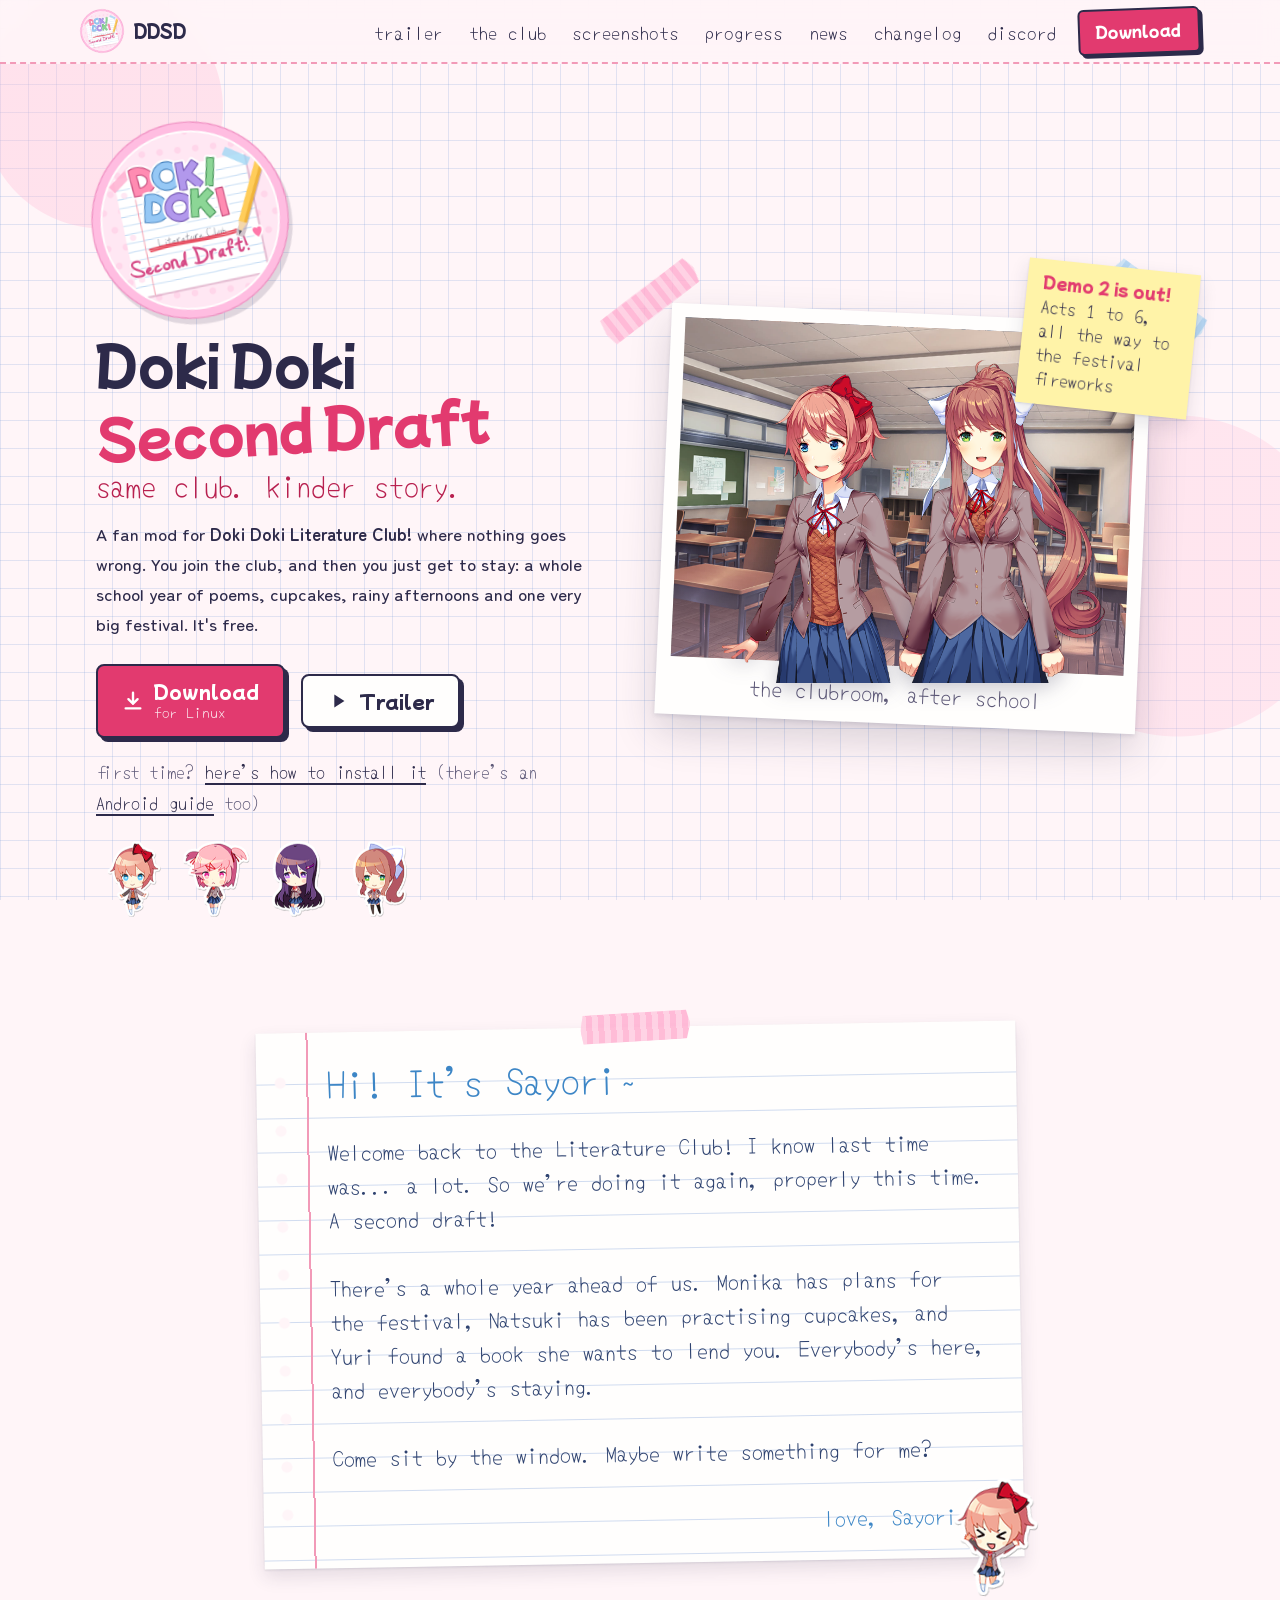
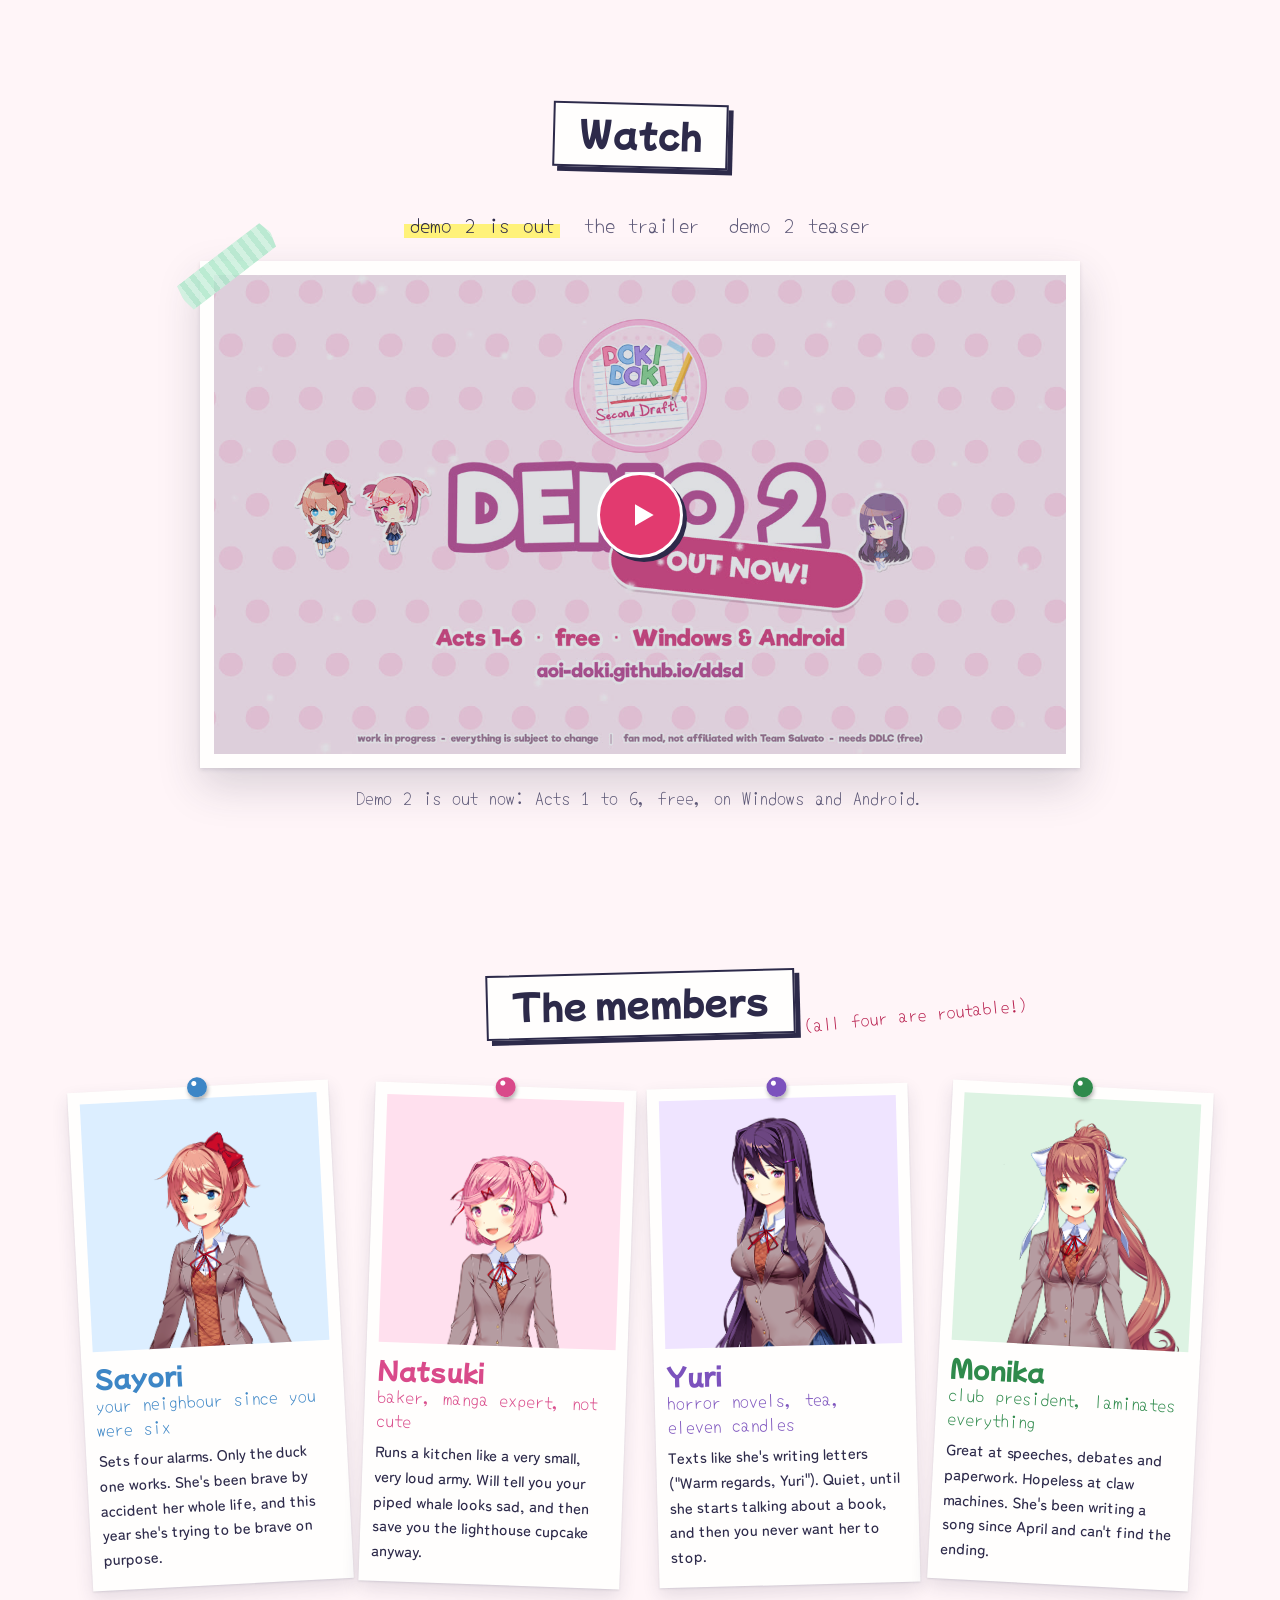
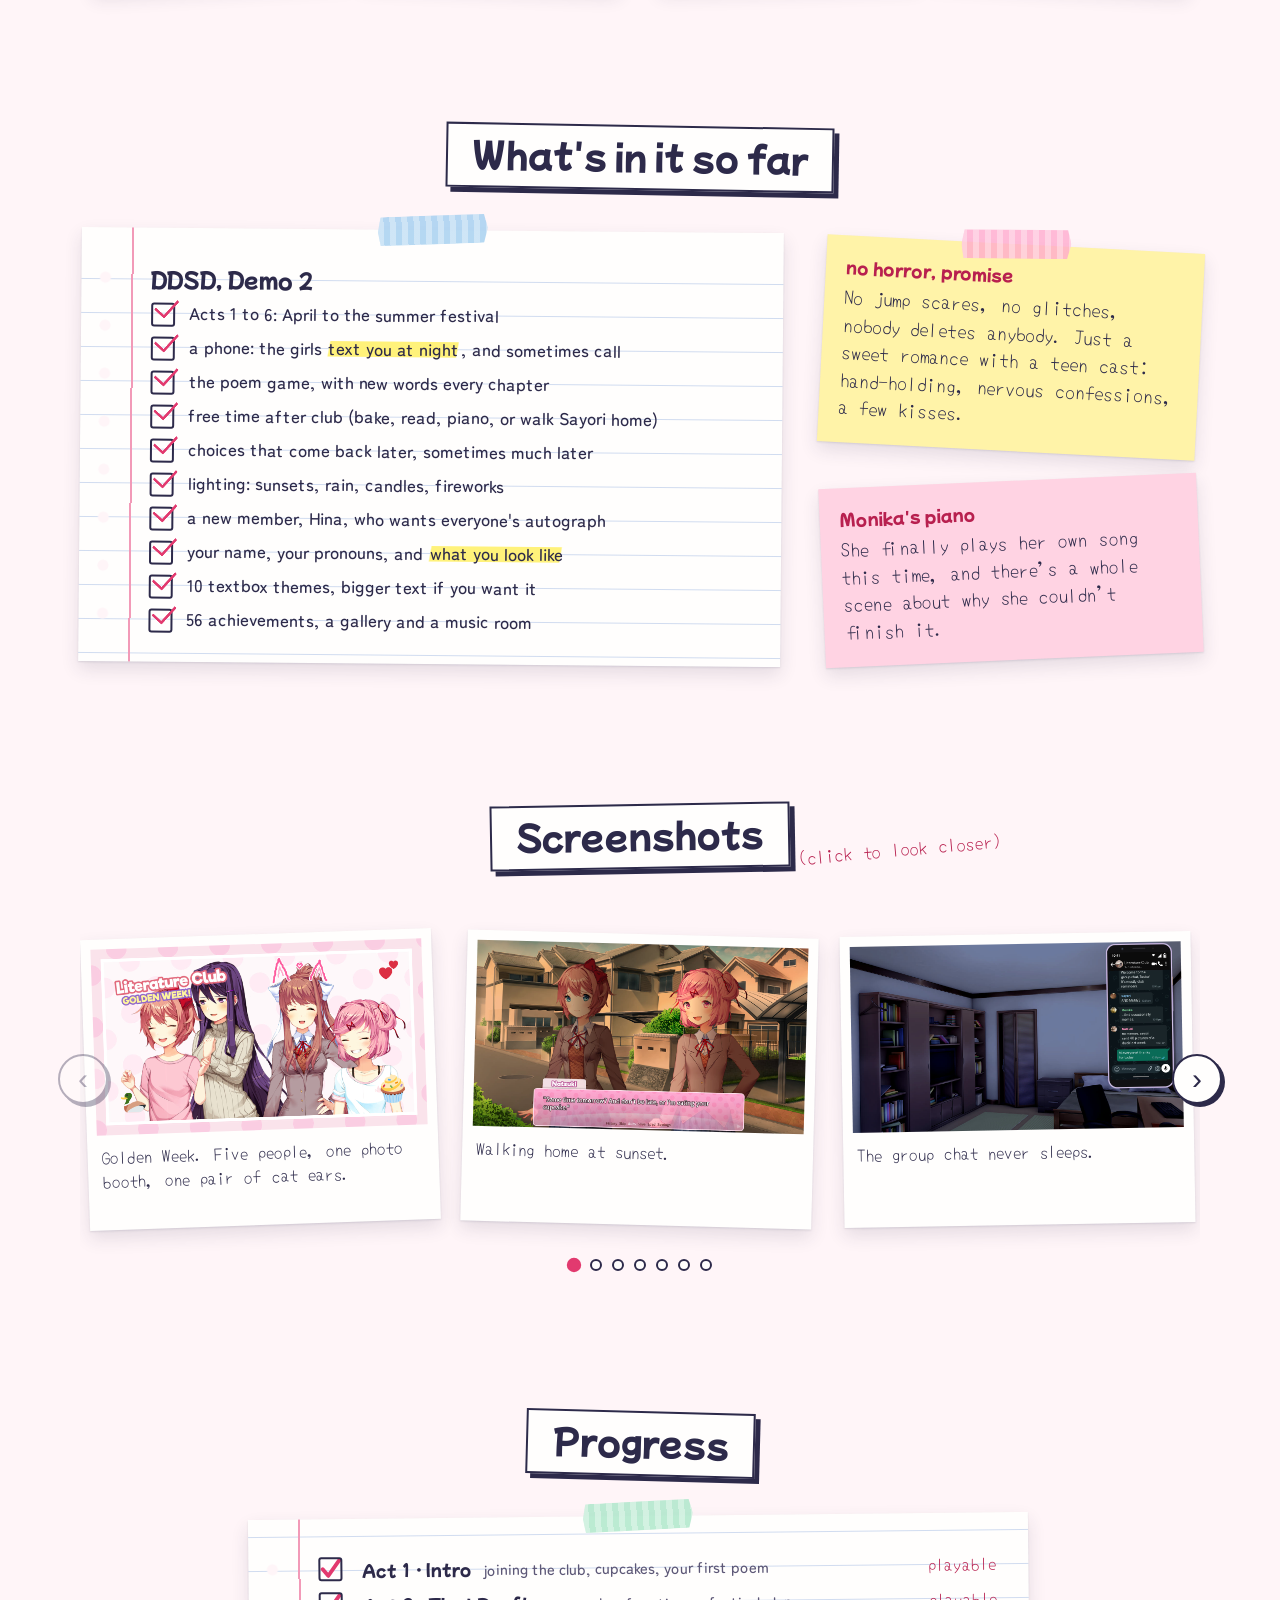
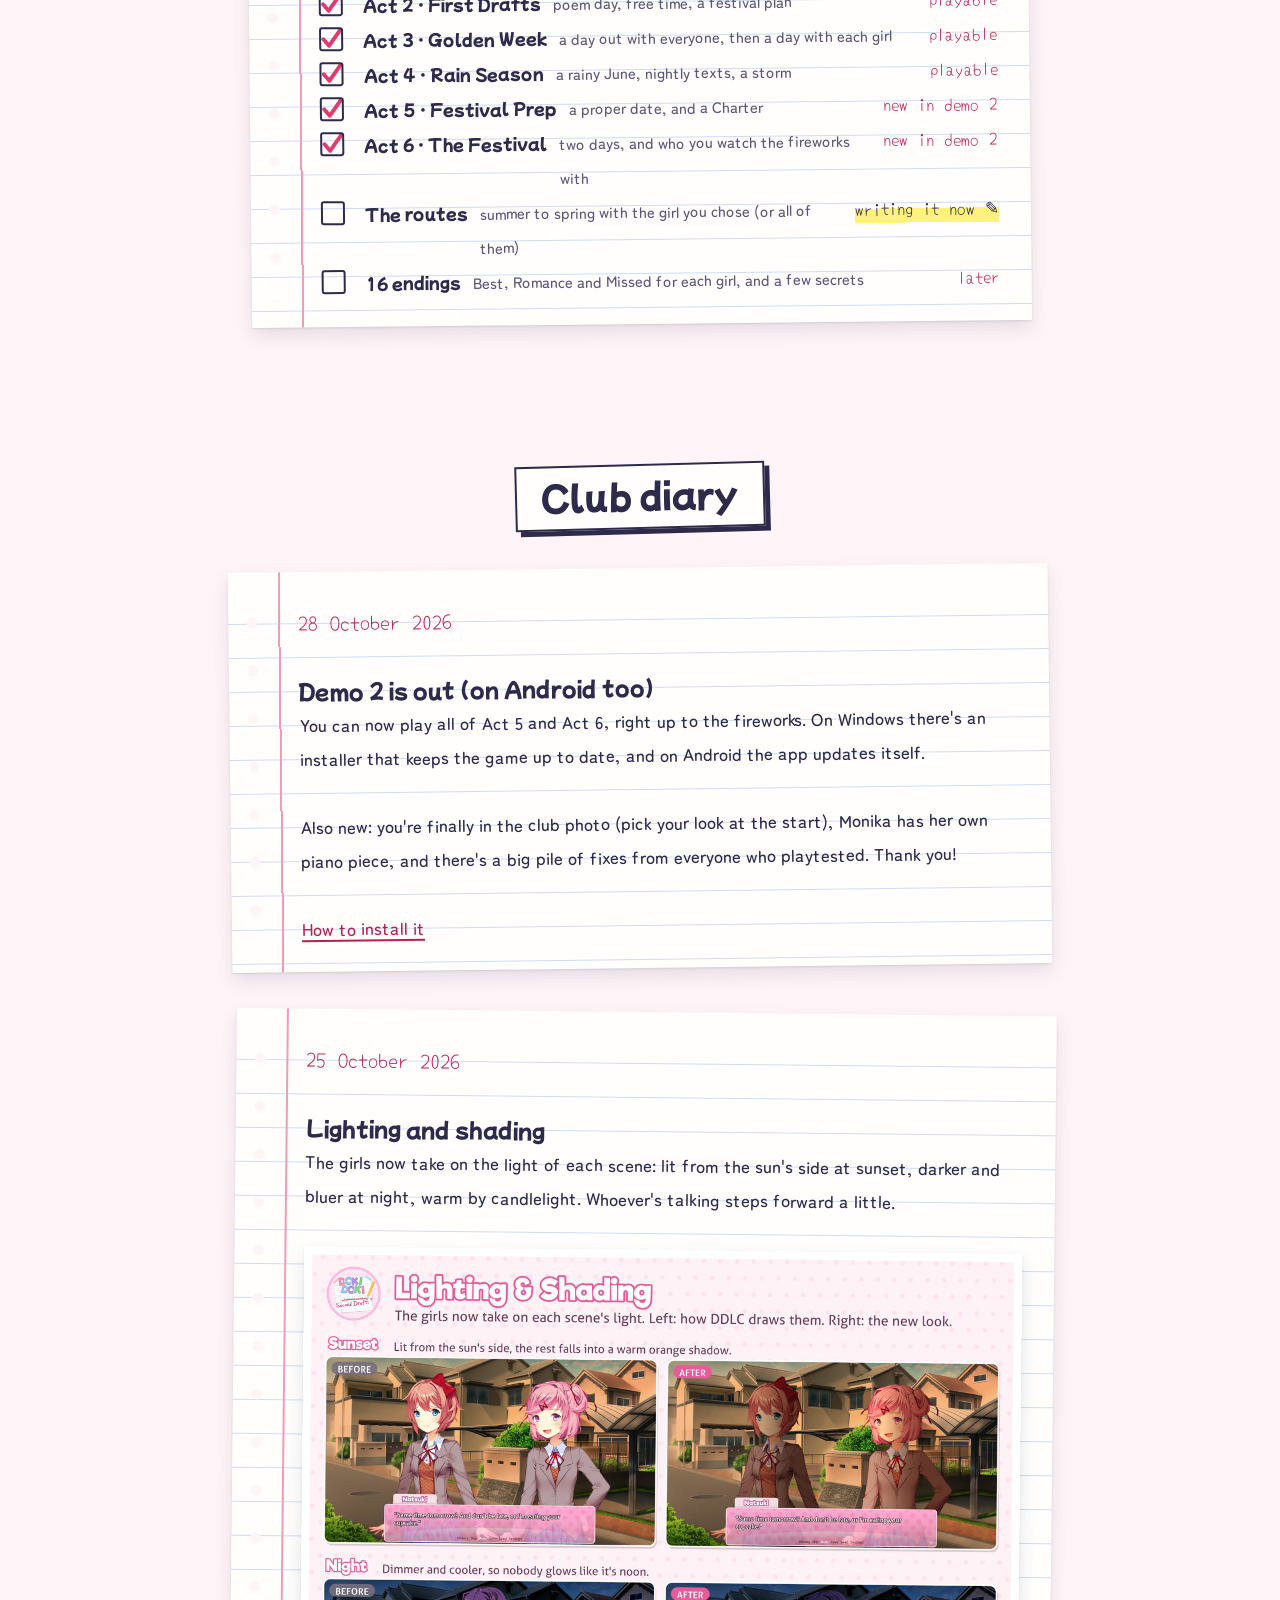
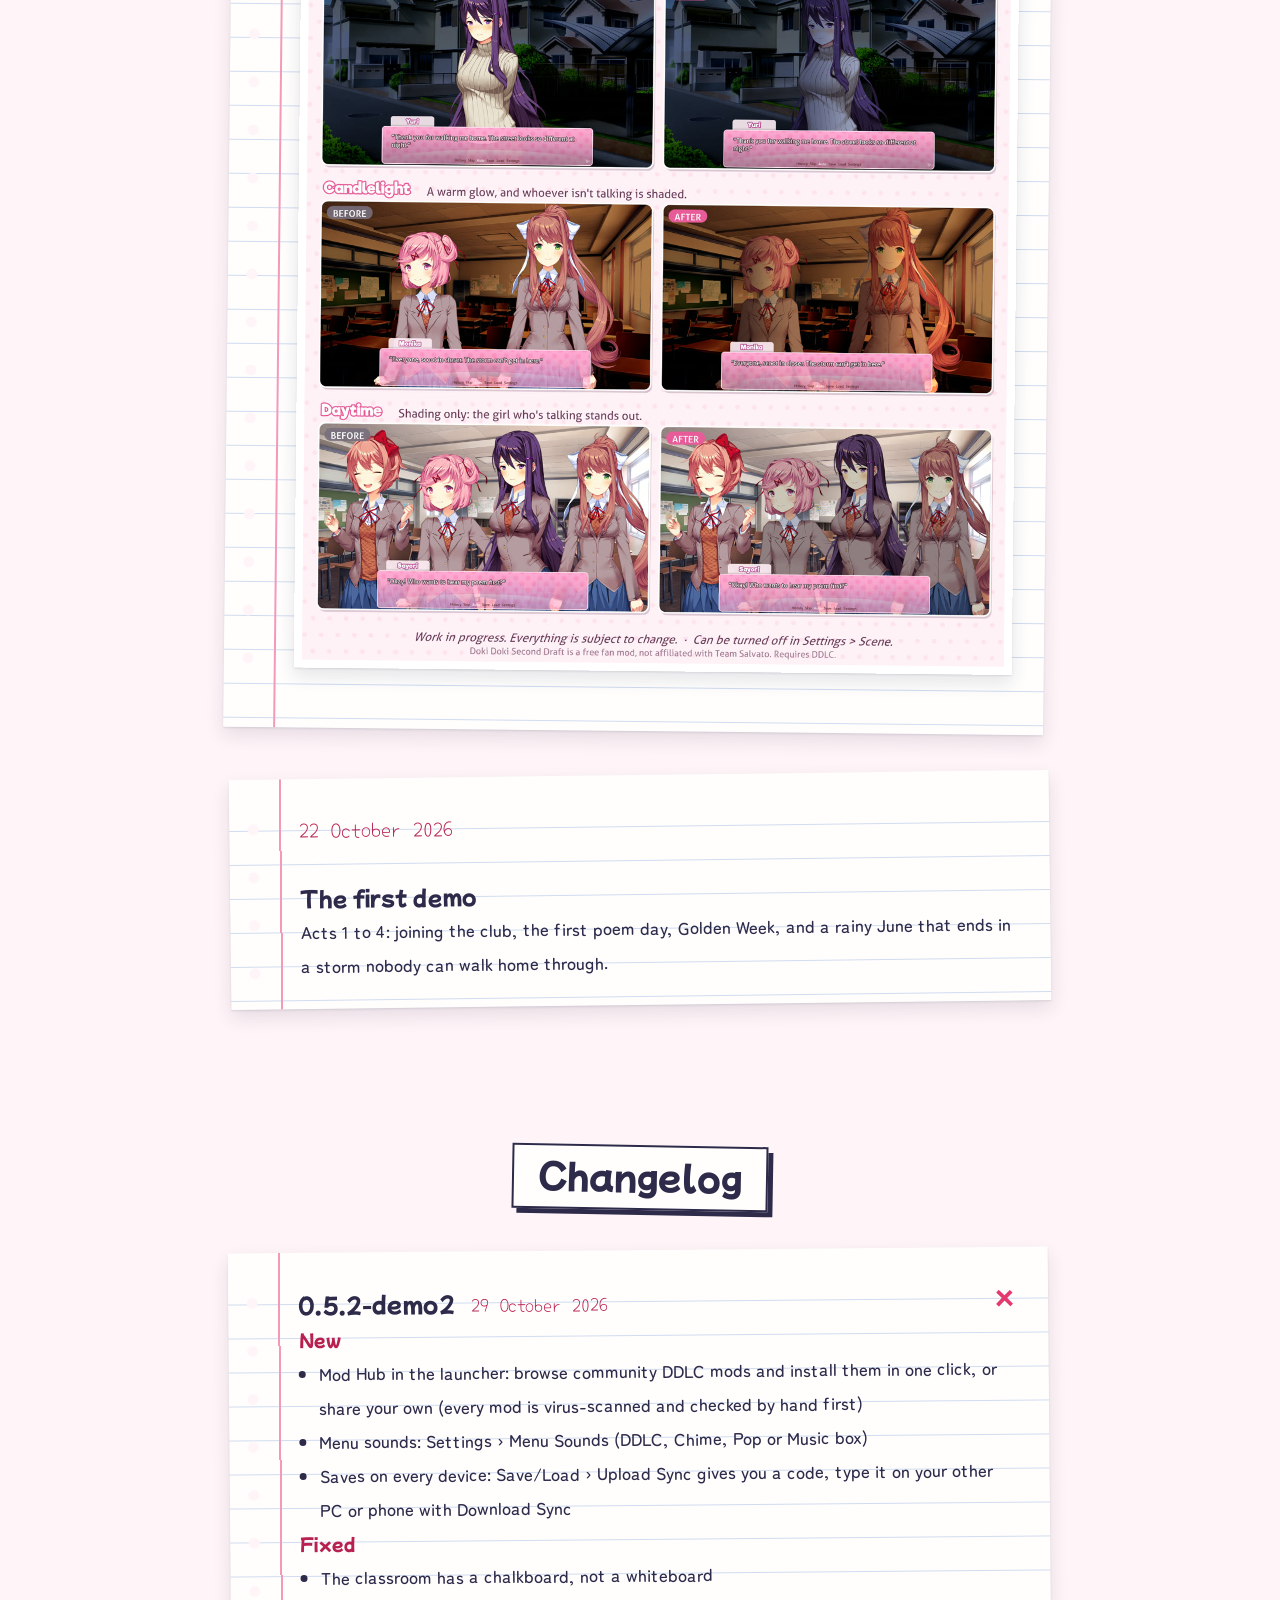
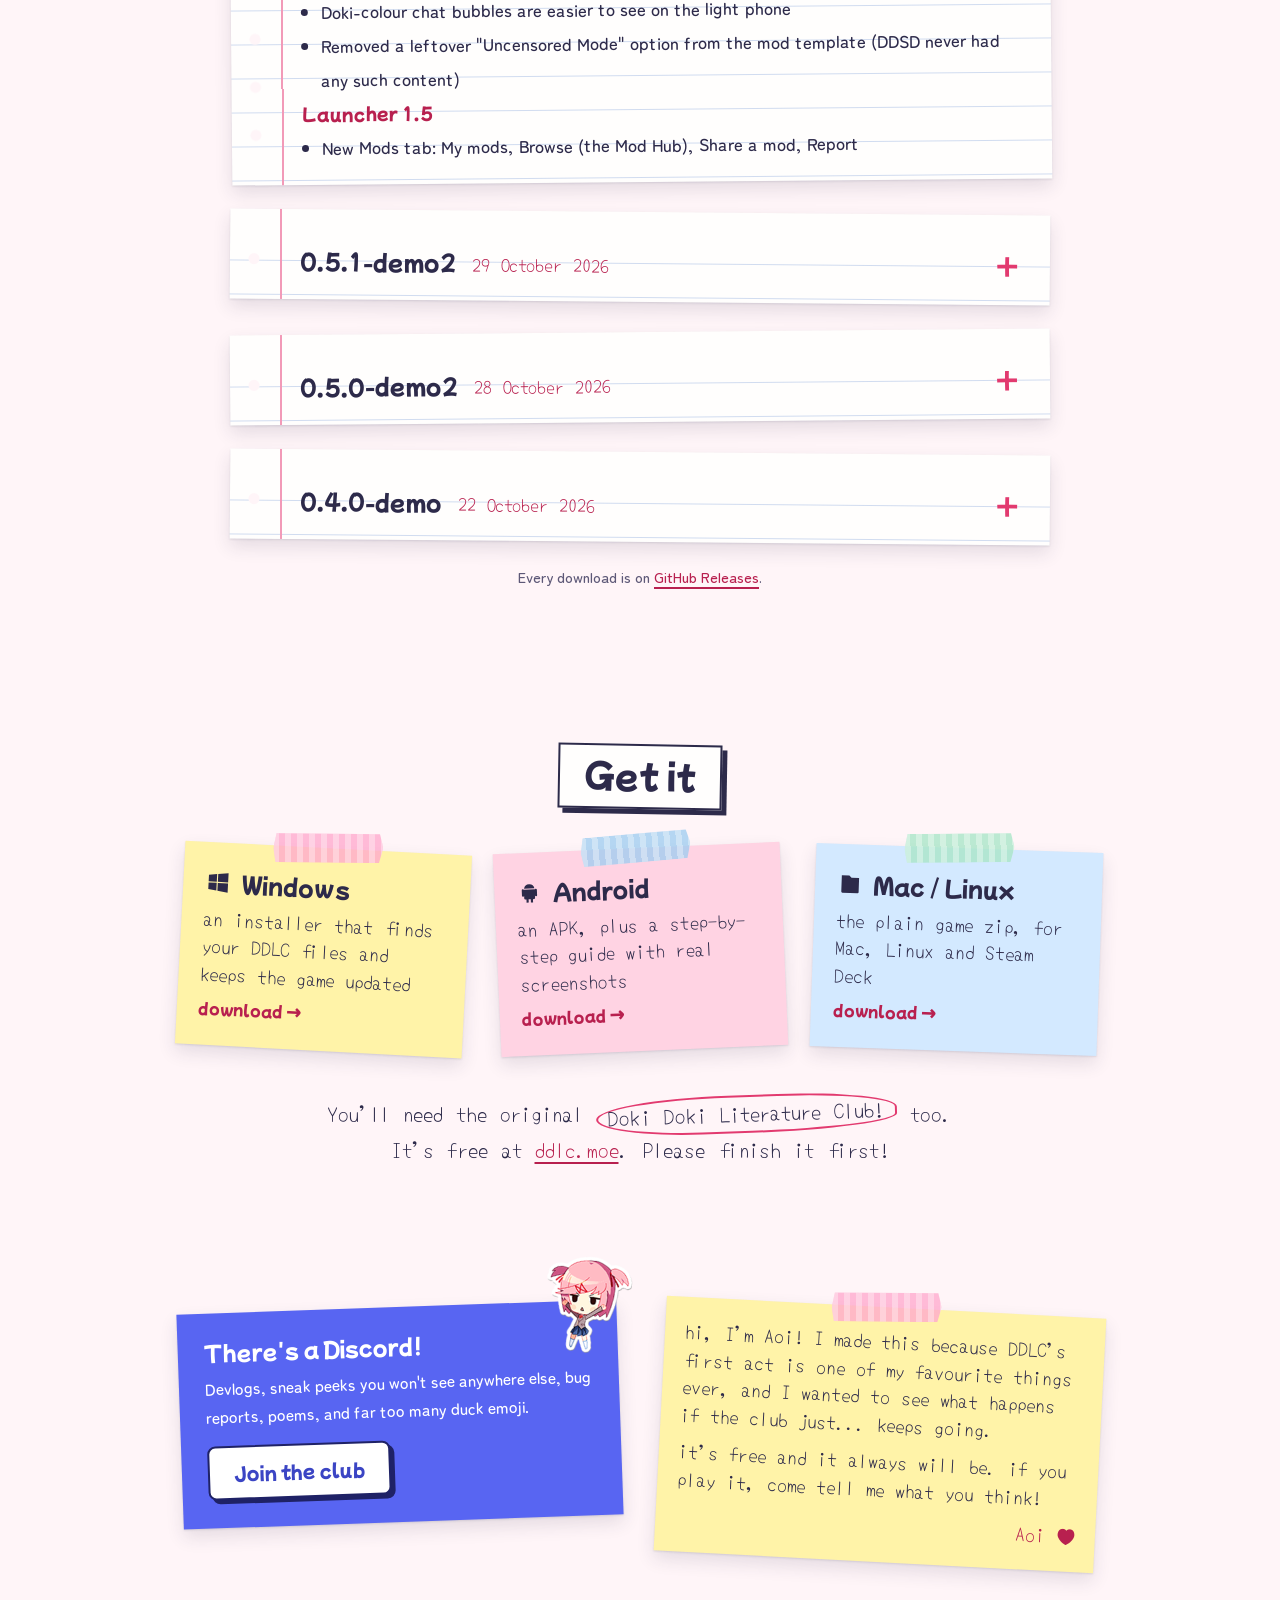
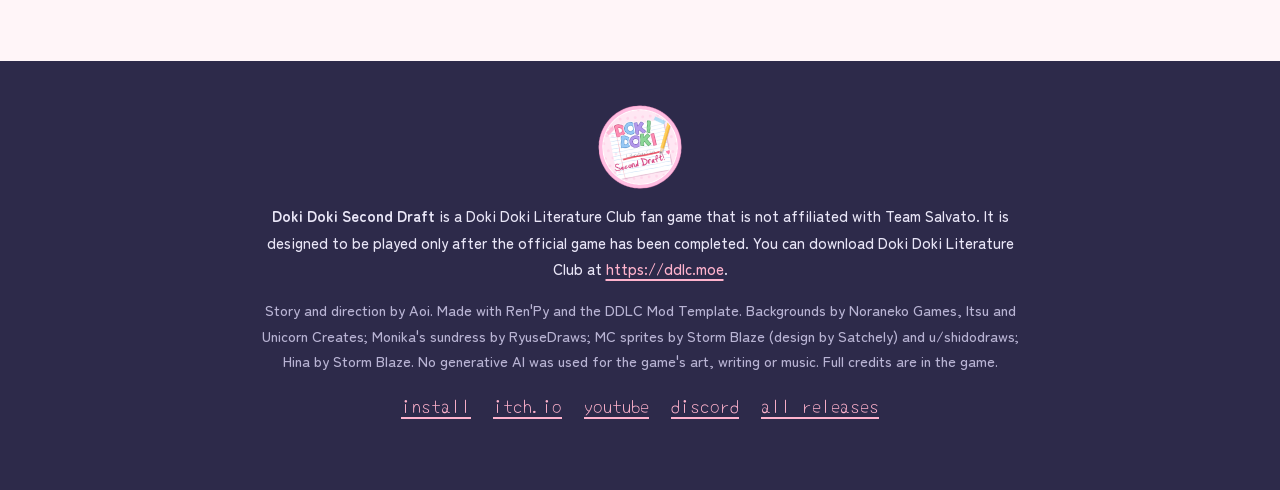
==== commit b405099b: "Changelog 0.5.2-demo2 Co-Authored-By: Claude Opus 5.5 <noreply@anthropic.com>" ====
--- a/index.html
+++ b/index.html
@@ -237,6 +237,25 @@
     <h2 class="title" id="changelog-title" style="--tr:1deg">Changelog</h2>
     <div class="changelog">
       <details class="paper reveal" open>
+        <summary><span class="ver">0.5.2-demo2</span><span class="when">29 October 2026</span></summary>
+        <h3>New</h3>
+        <ul>
+          <li>Mod Hub in the launcher: browse community DDLC mods and install them in one click, or share your own (every mod is virus-scanned and checked by hand first)</li>
+          <li>Menu sounds: Settings › Menu Sounds (DDLC, Chime, Pop or Music box)</li>
+          <li>Saves on every device: Save/Load › Upload Sync gives you a code, type it on your other PC or phone with Download Sync</li>
+        </ul>
+        <h3>Fixed</h3>
+        <ul>
+          <li>The classroom has a chalkboard, not a whiteboard</li>
+          <li>Doki-colour chat bubbles are easier to see on the light phone</li>
+          <li>Removed a leftover "Uncensored Mode" option from the mod template (DDSD never had any such content)</li>
+        </ul>
+        <h3>Launcher 1.5</h3>
+        <ul>
+          <li>New Mods tab: My mods, Browse (the Mod Hub), Share a mod, Report</li>
+        </ul>
+      </details>
+      <details class="paper reveal">
         <summary><span class="ver">0.5.1-demo2</span><span class="when">29 October 2026</span></summary>
         <h3>New</h3>
         <ul>
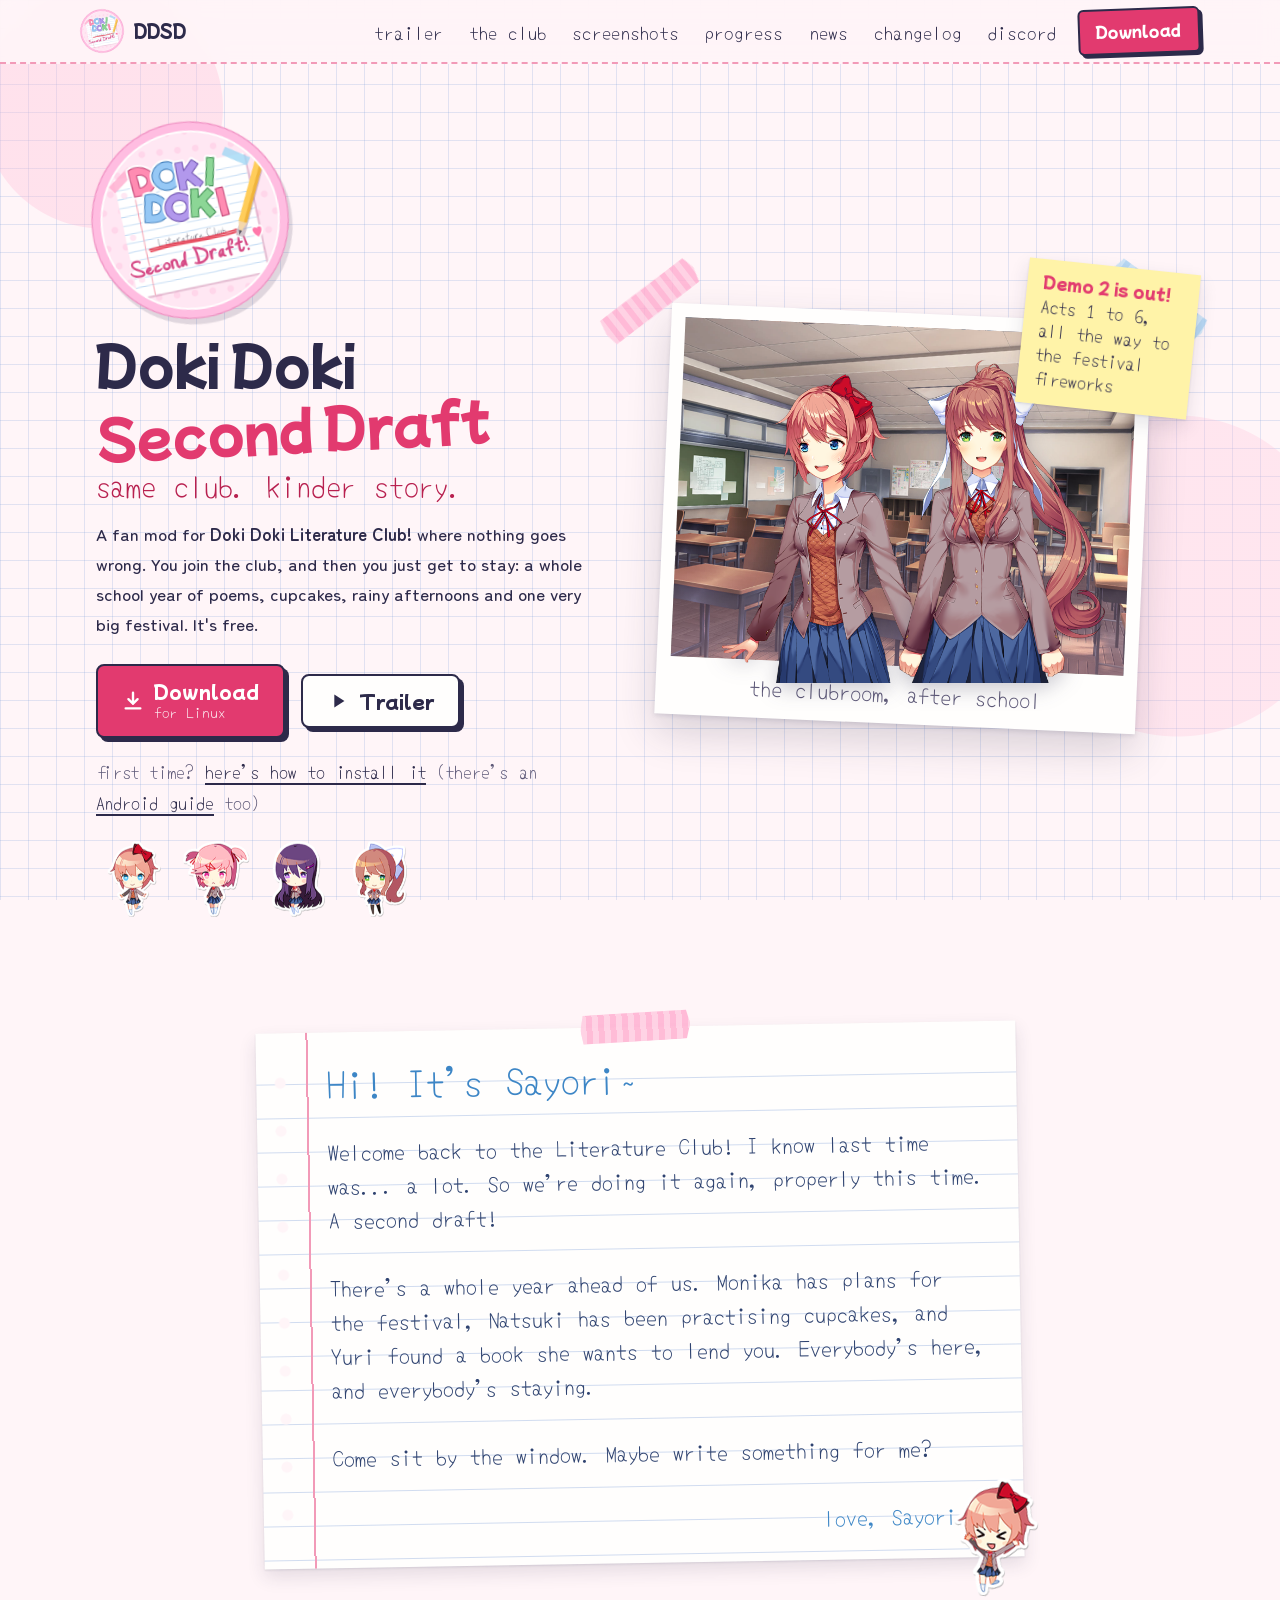
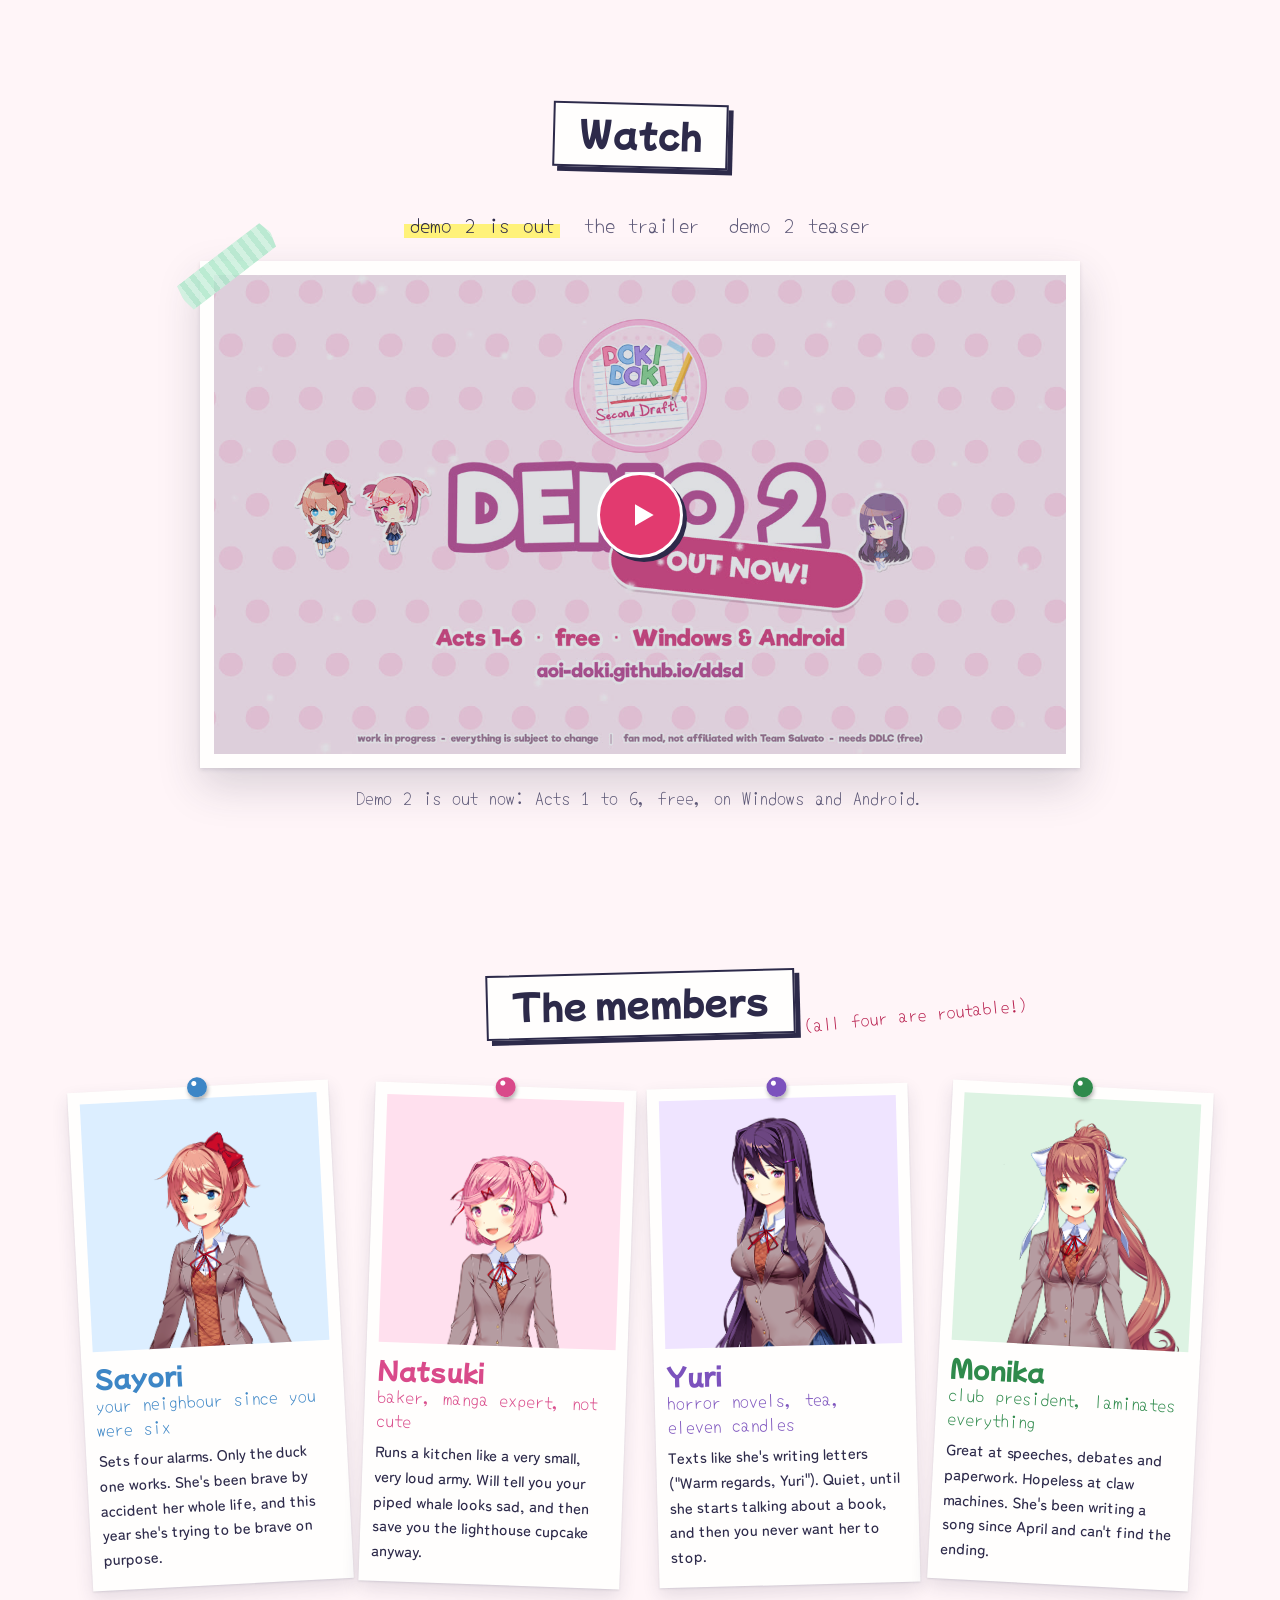
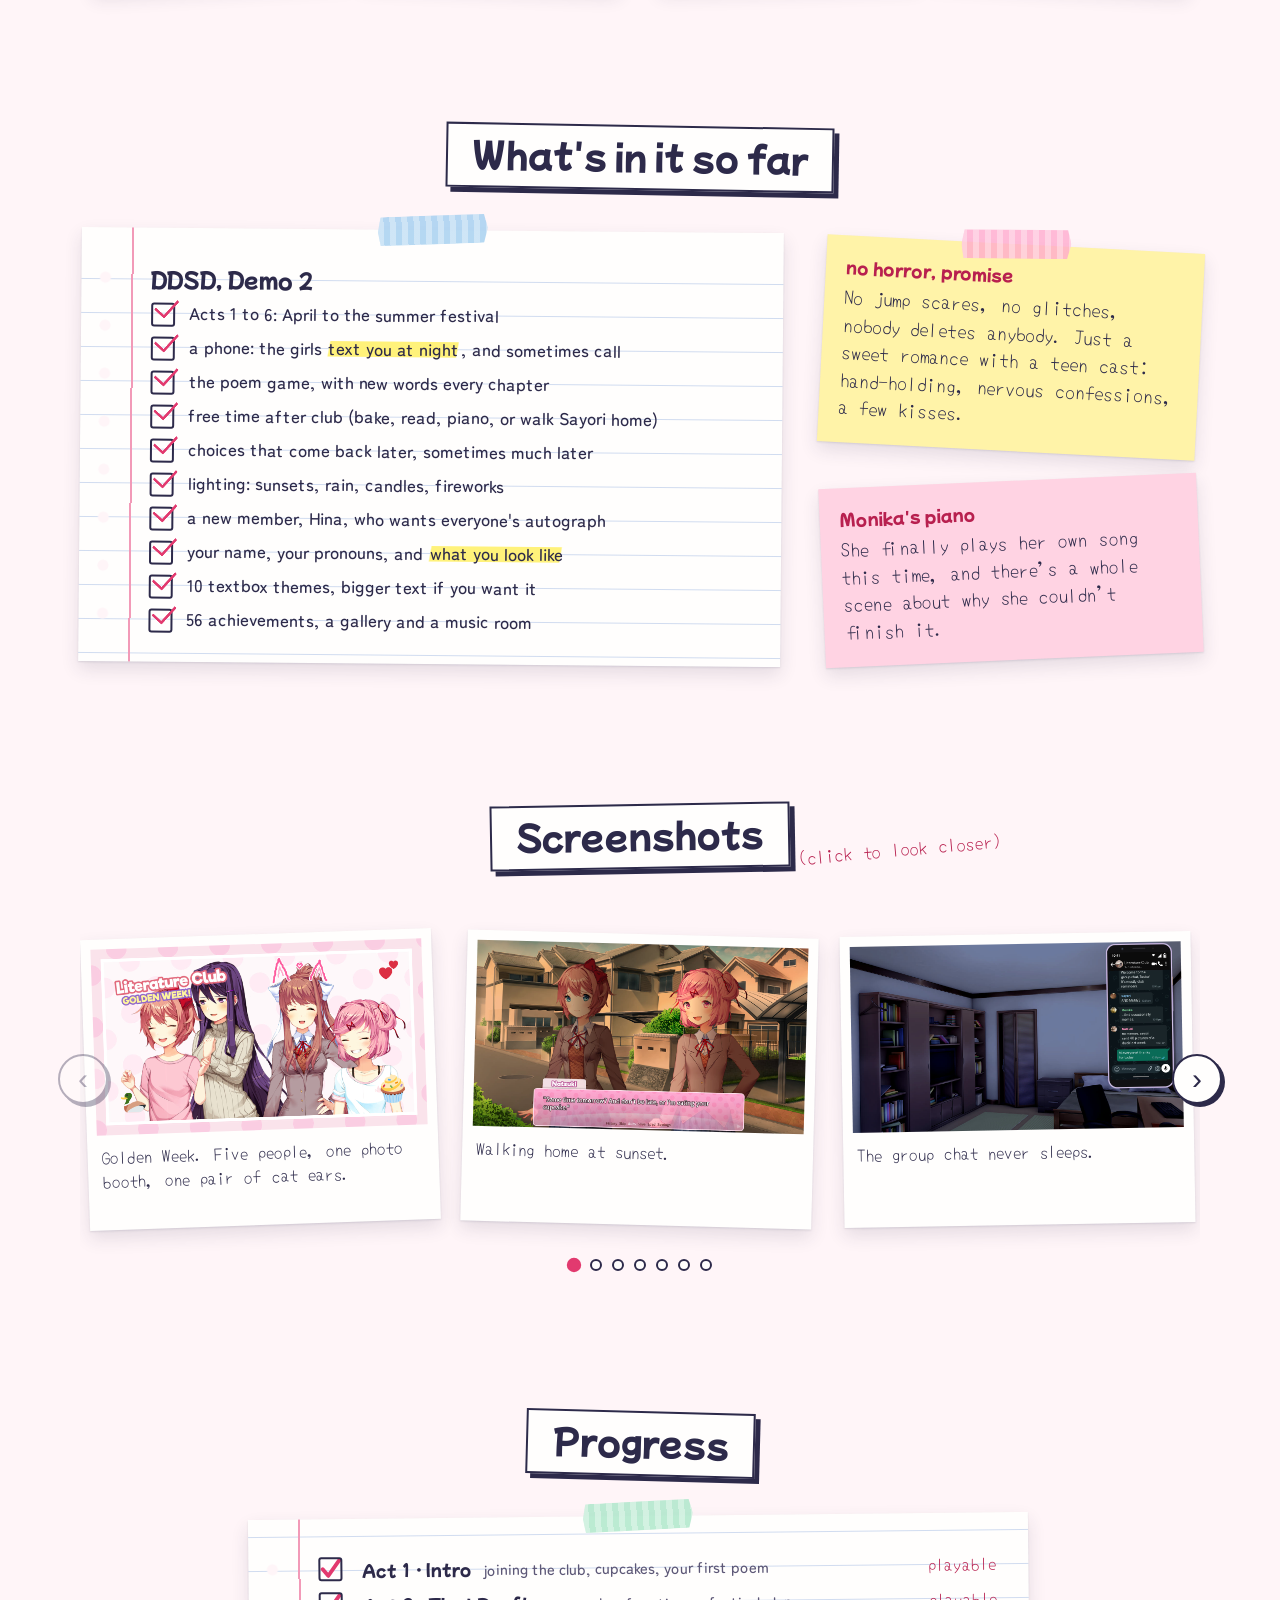
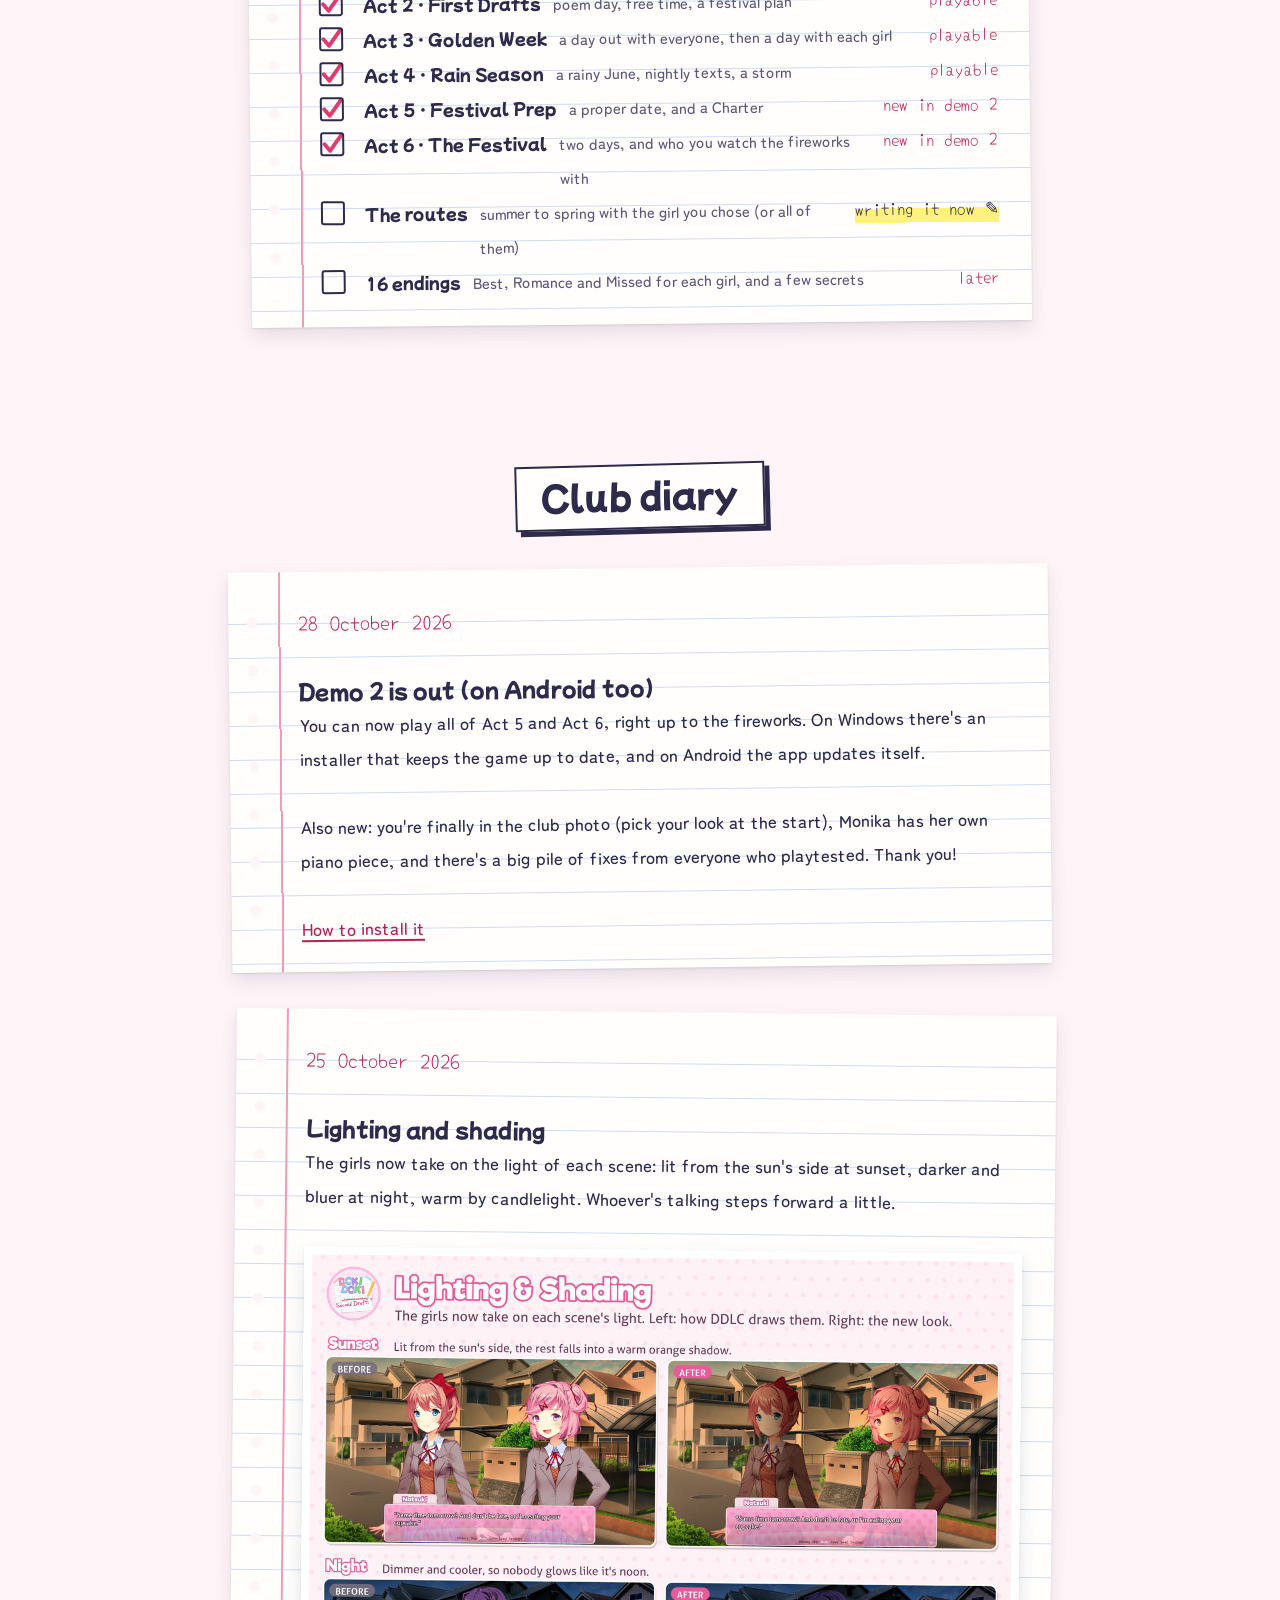
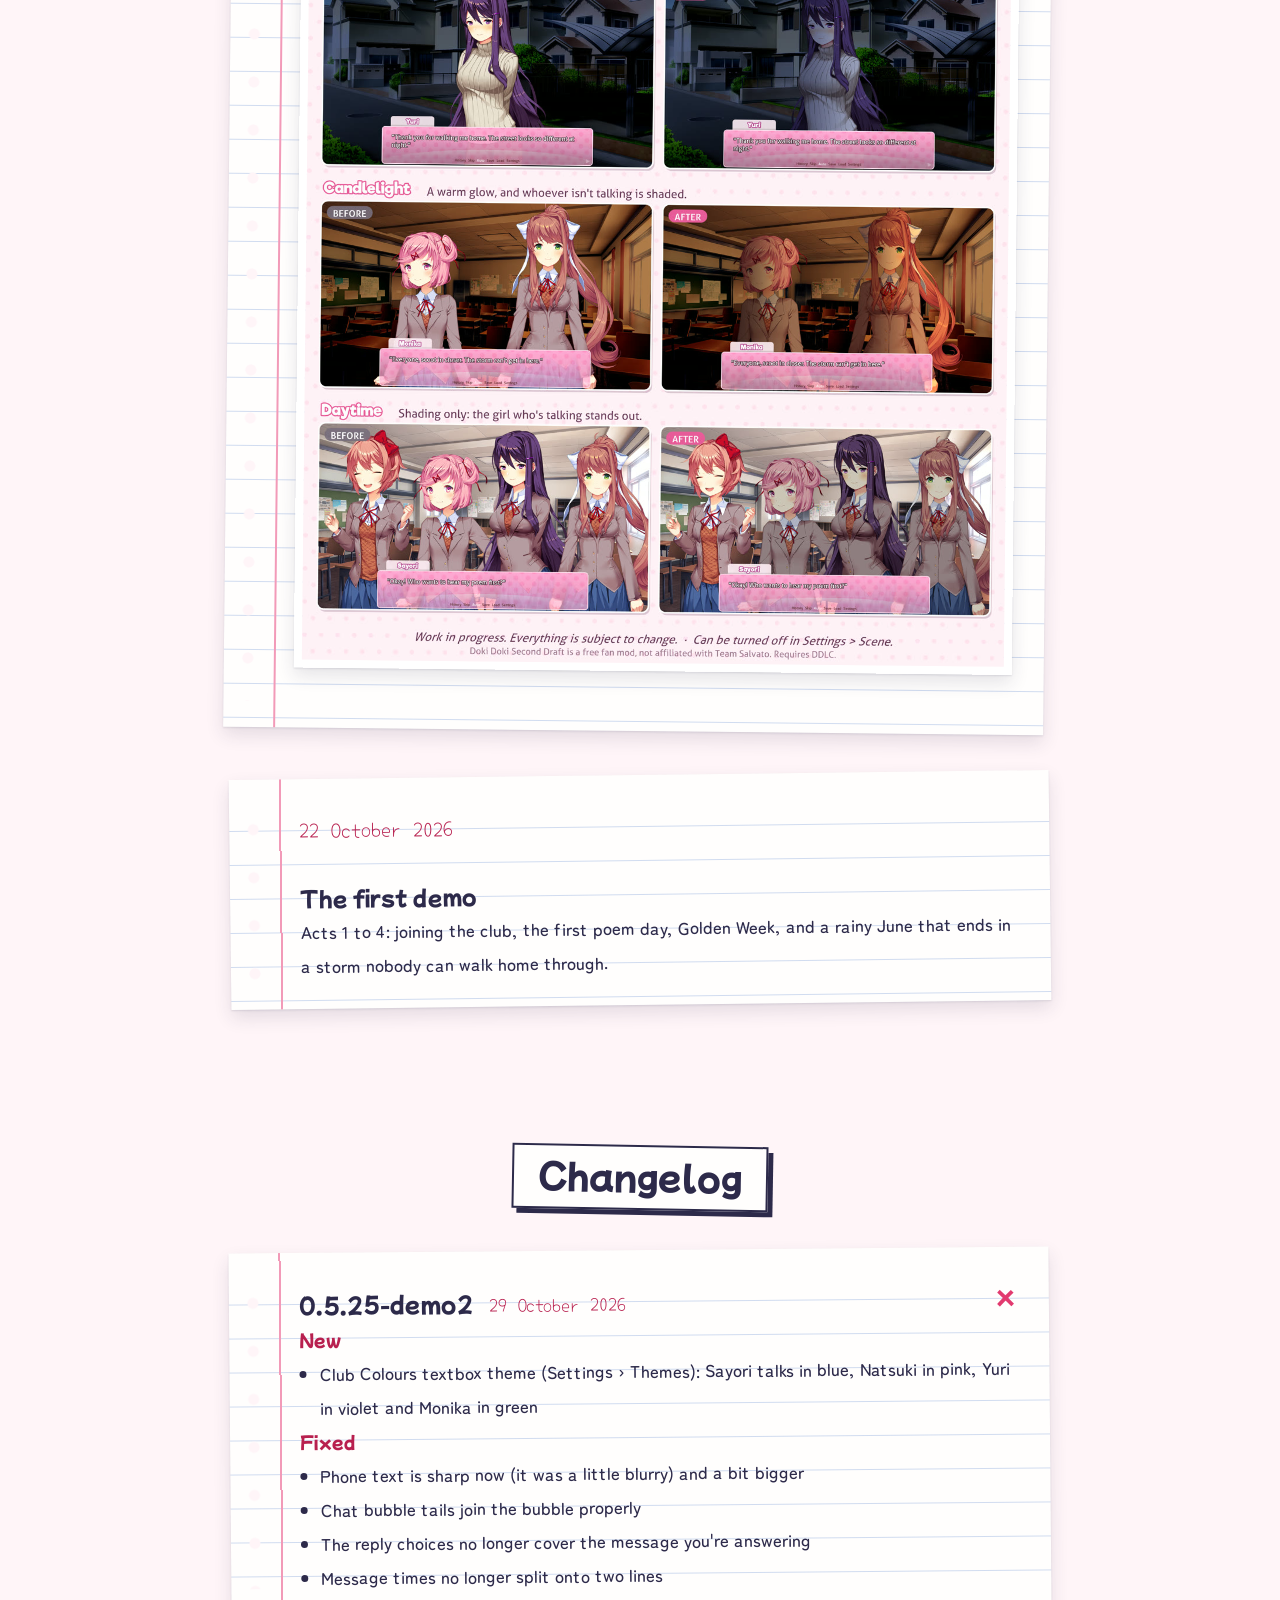
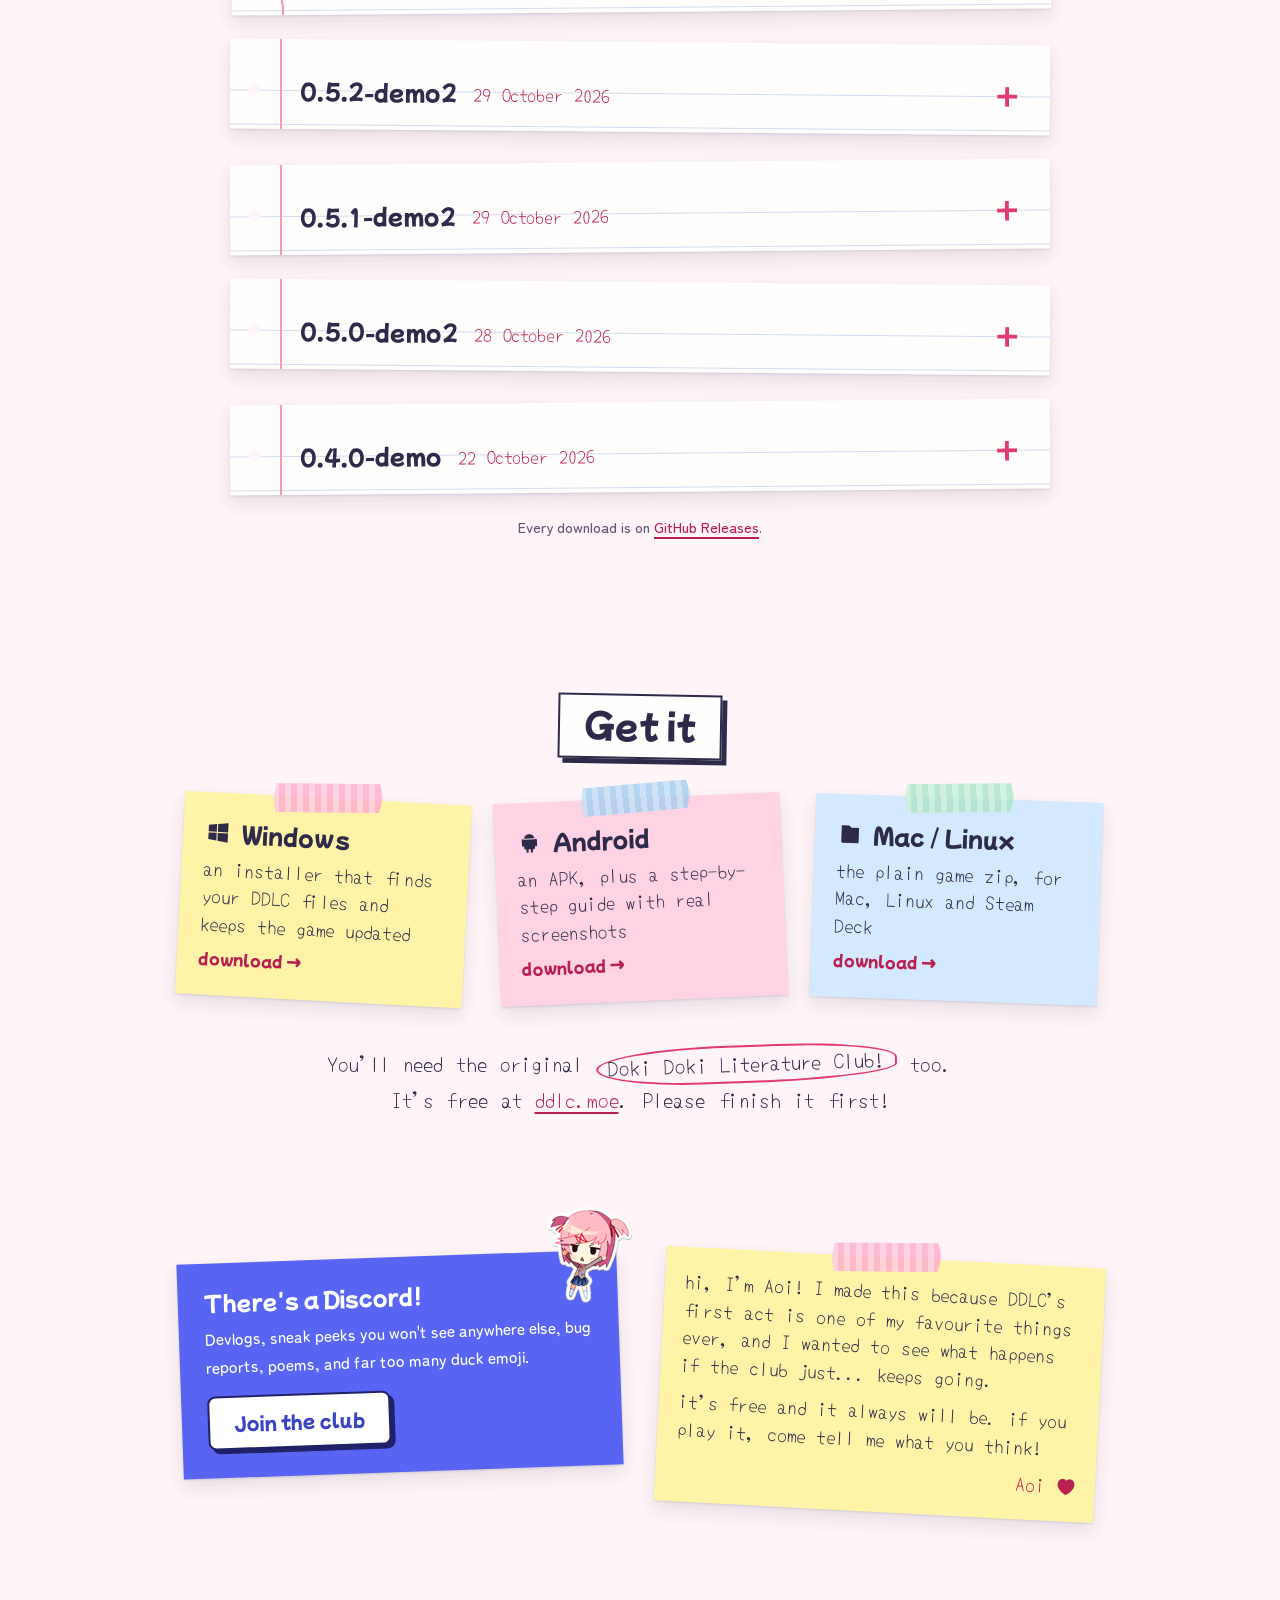
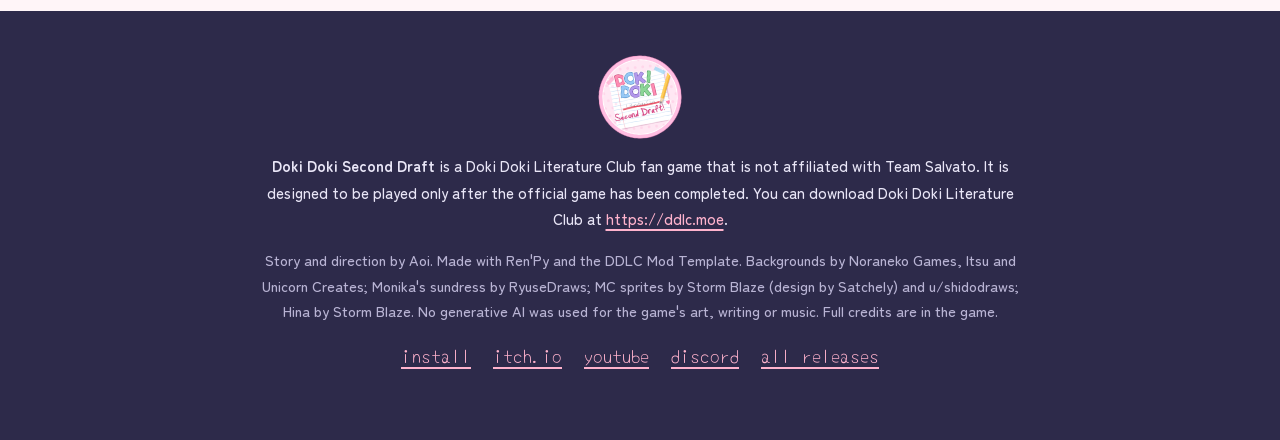
==== commit 9d39b0a0: "Changelog: 0.5.25-demo2 Co-Authored-By: Claude Opus 5.5 <noreply@anthropic.com>" ====
--- a/index.html
+++ b/index.html
@@ -237,6 +237,20 @@
     <h2 class="title" id="changelog-title" style="--tr:1deg">Changelog</h2>
     <div class="changelog">
       <details class="paper reveal" open>
+        <summary><span class="ver">0.5.25-demo2</span><span class="when">29 October 2026</span></summary>
+        <h3>New</h3>
+        <ul>
+          <li>Club Colours textbox theme (Settings › Themes): Sayori talks in blue, Natsuki in pink, Yuri in violet and Monika in green</li>
+        </ul>
+        <h3>Fixed</h3>
+        <ul>
+          <li>Phone text is sharp now (it was a little blurry) and a bit bigger</li>
+          <li>Chat bubble tails join the bubble properly</li>
+          <li>The reply choices no longer cover the message you're answering</li>
+          <li>Message times no longer split onto two lines</li>
+        </ul>
+      </details>
+      <details class="paper reveal">
         <summary><span class="ver">0.5.2-demo2</span><span class="when">29 October 2026</span></summary>
         <h3>New</h3>
         <ul>
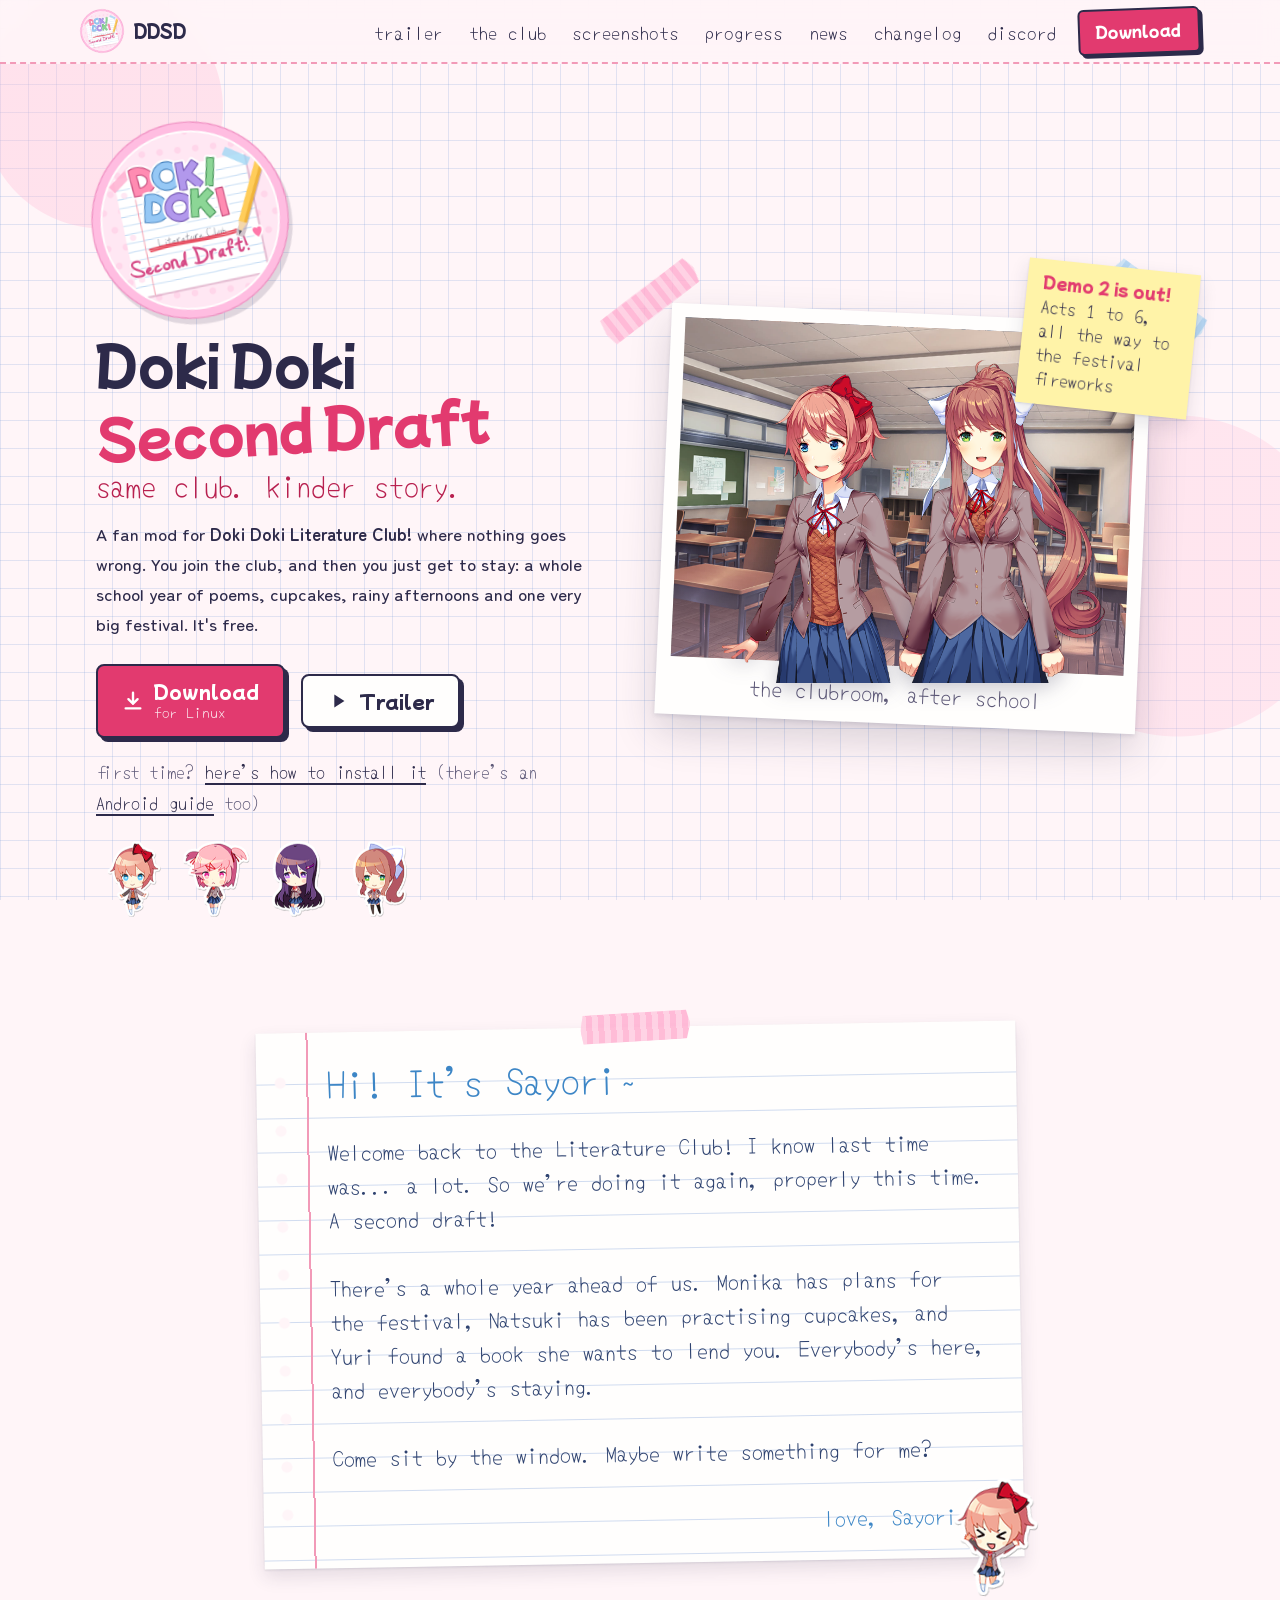
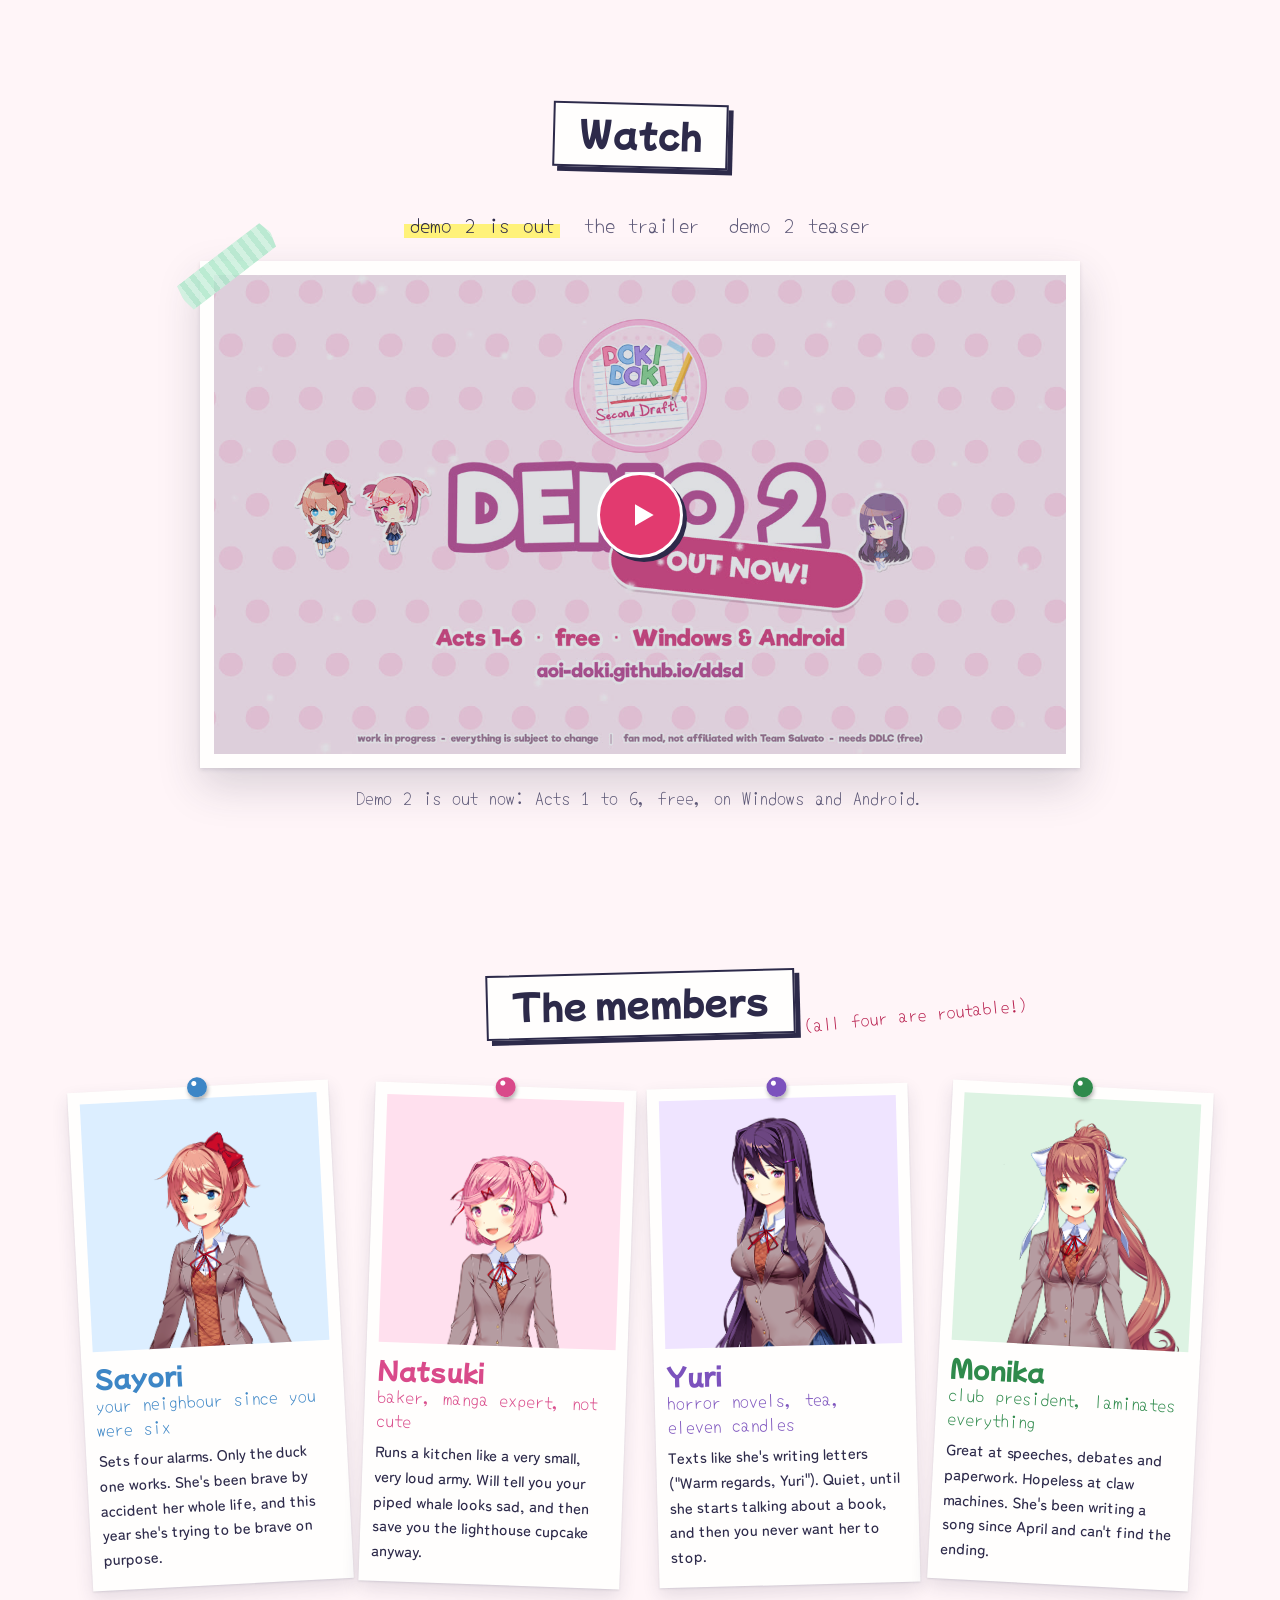
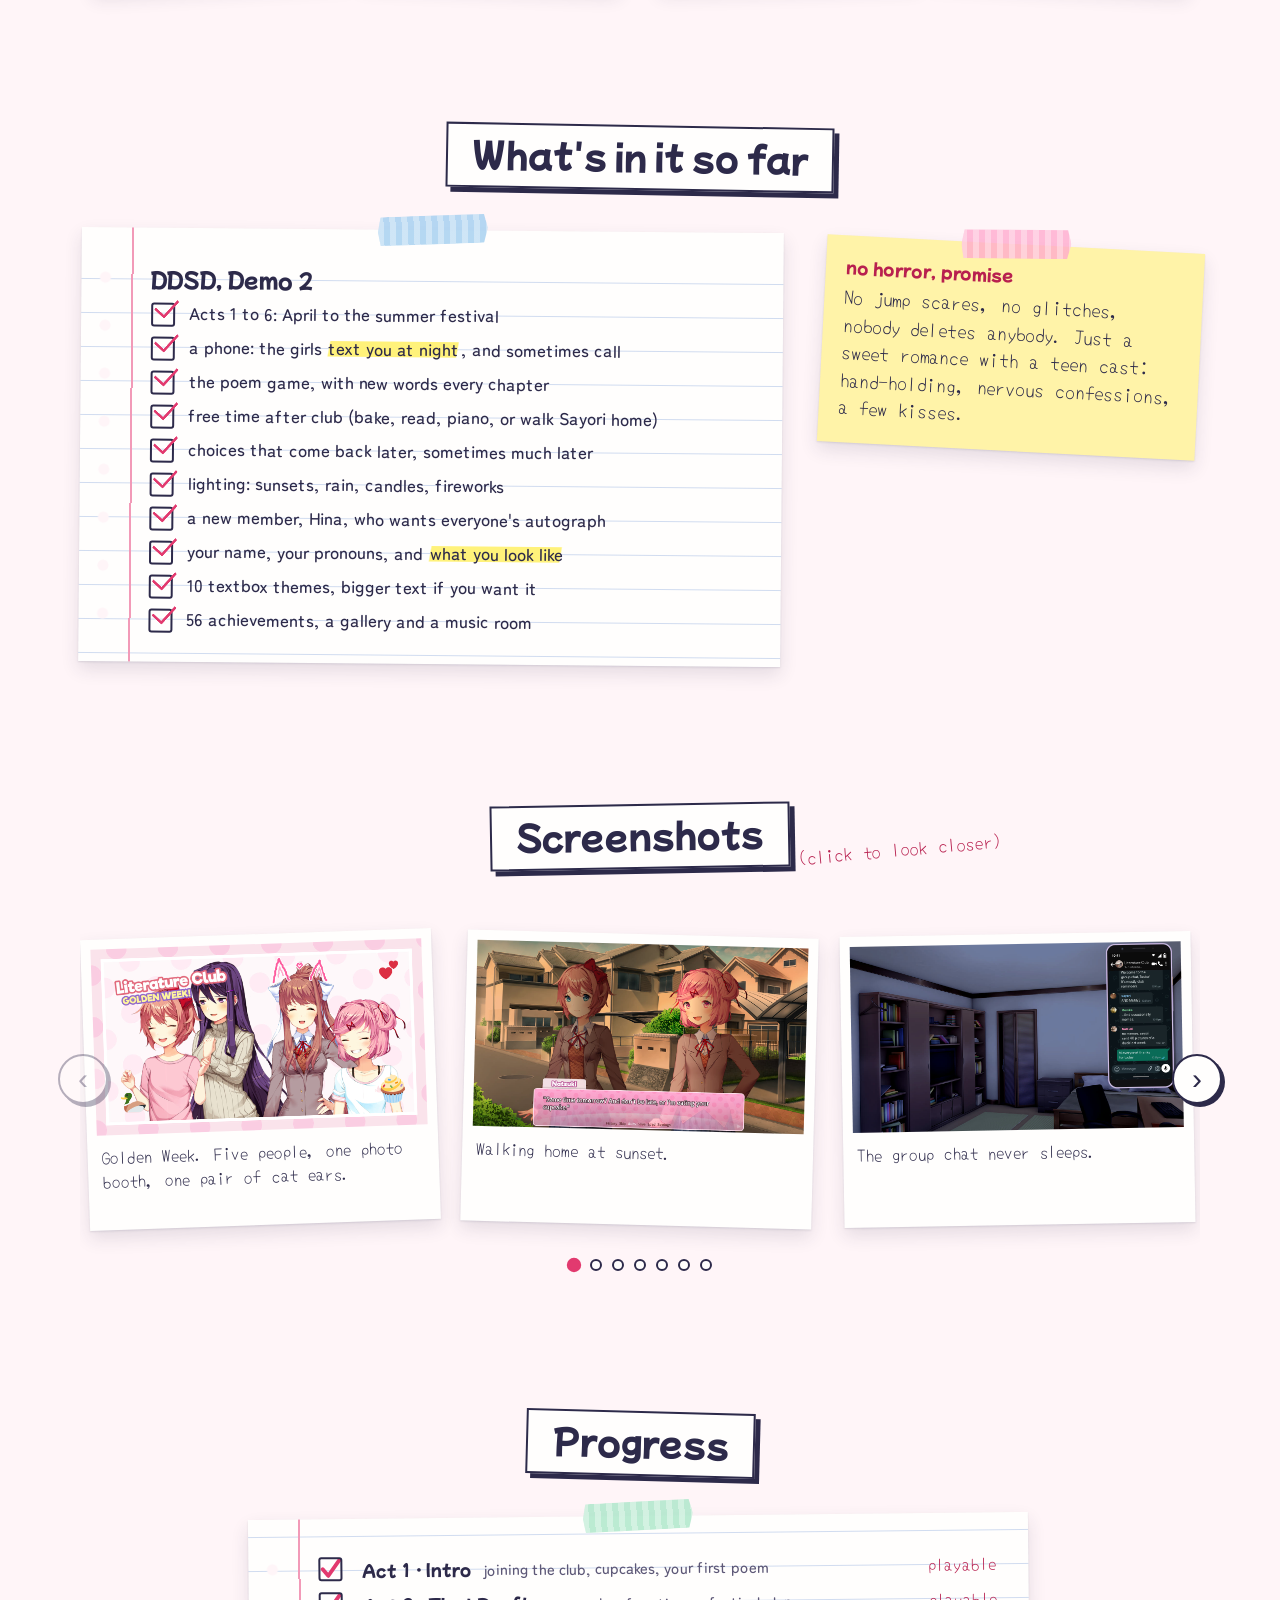
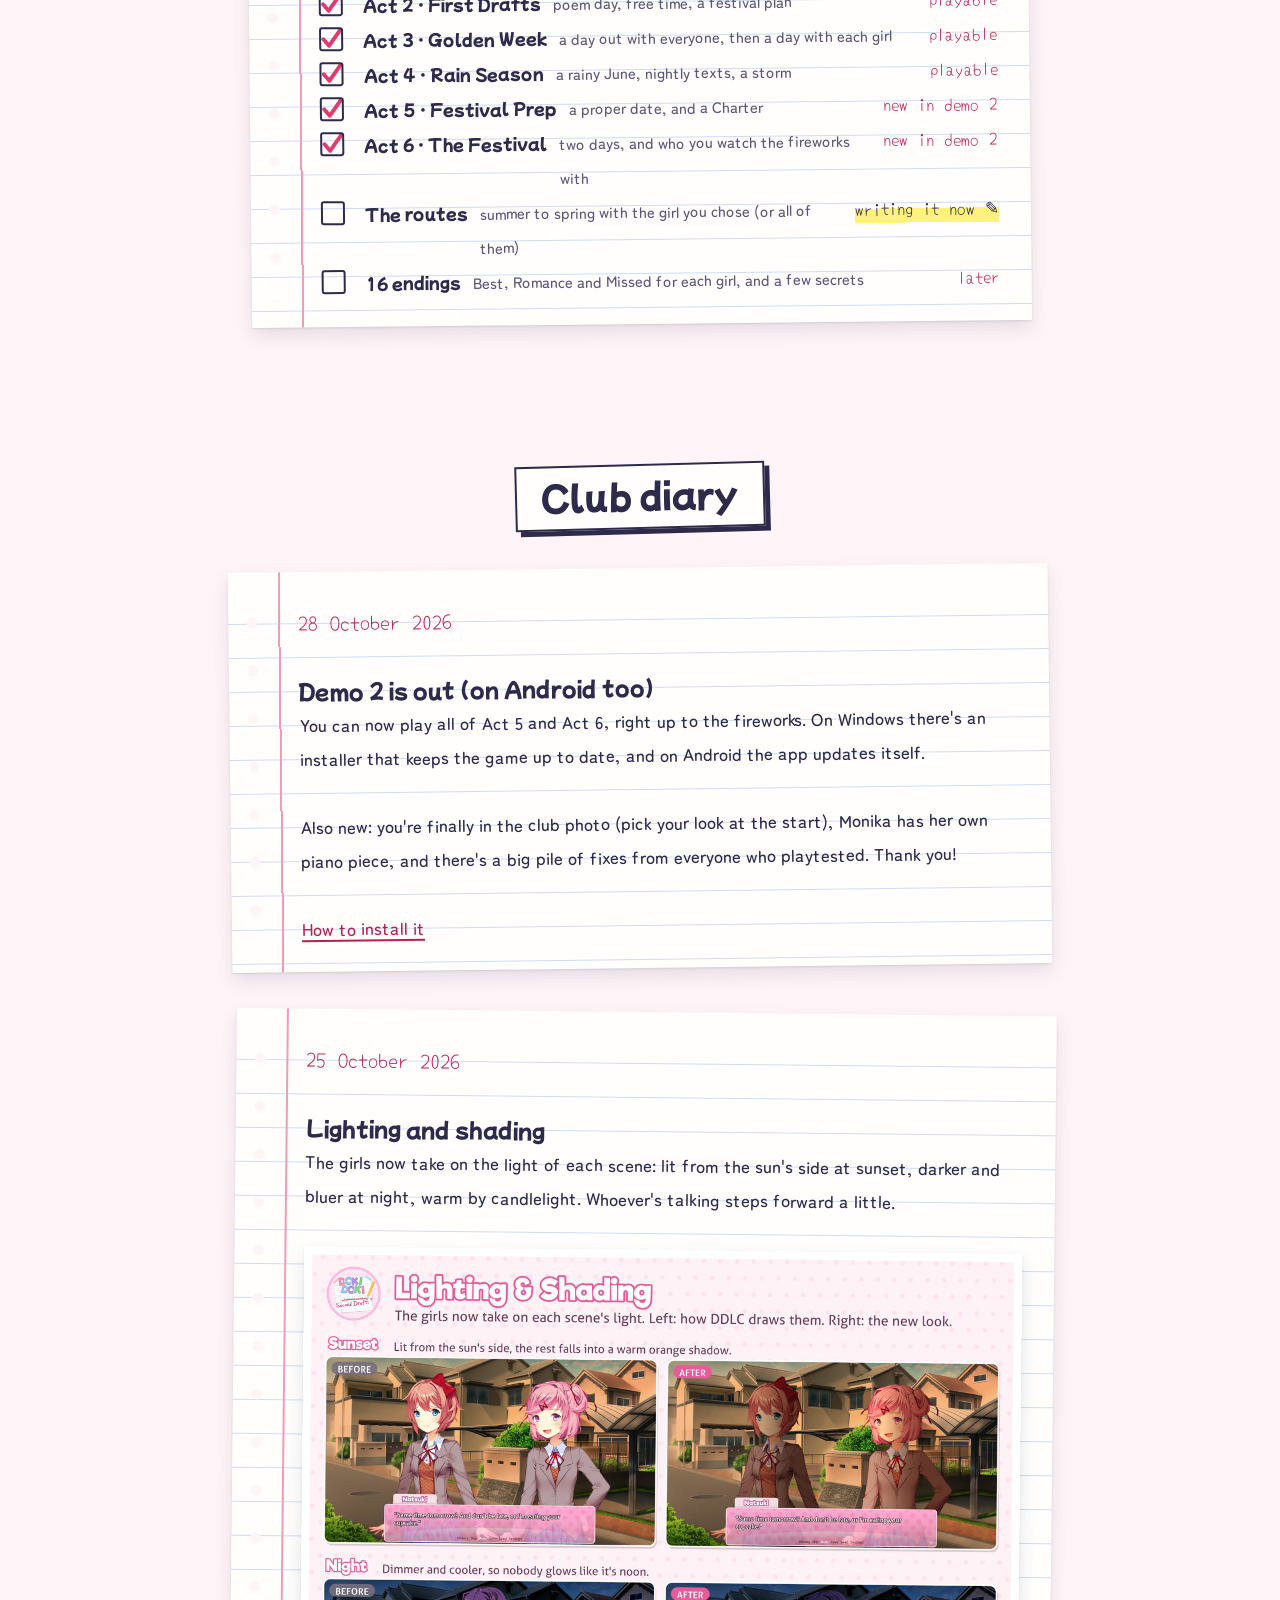
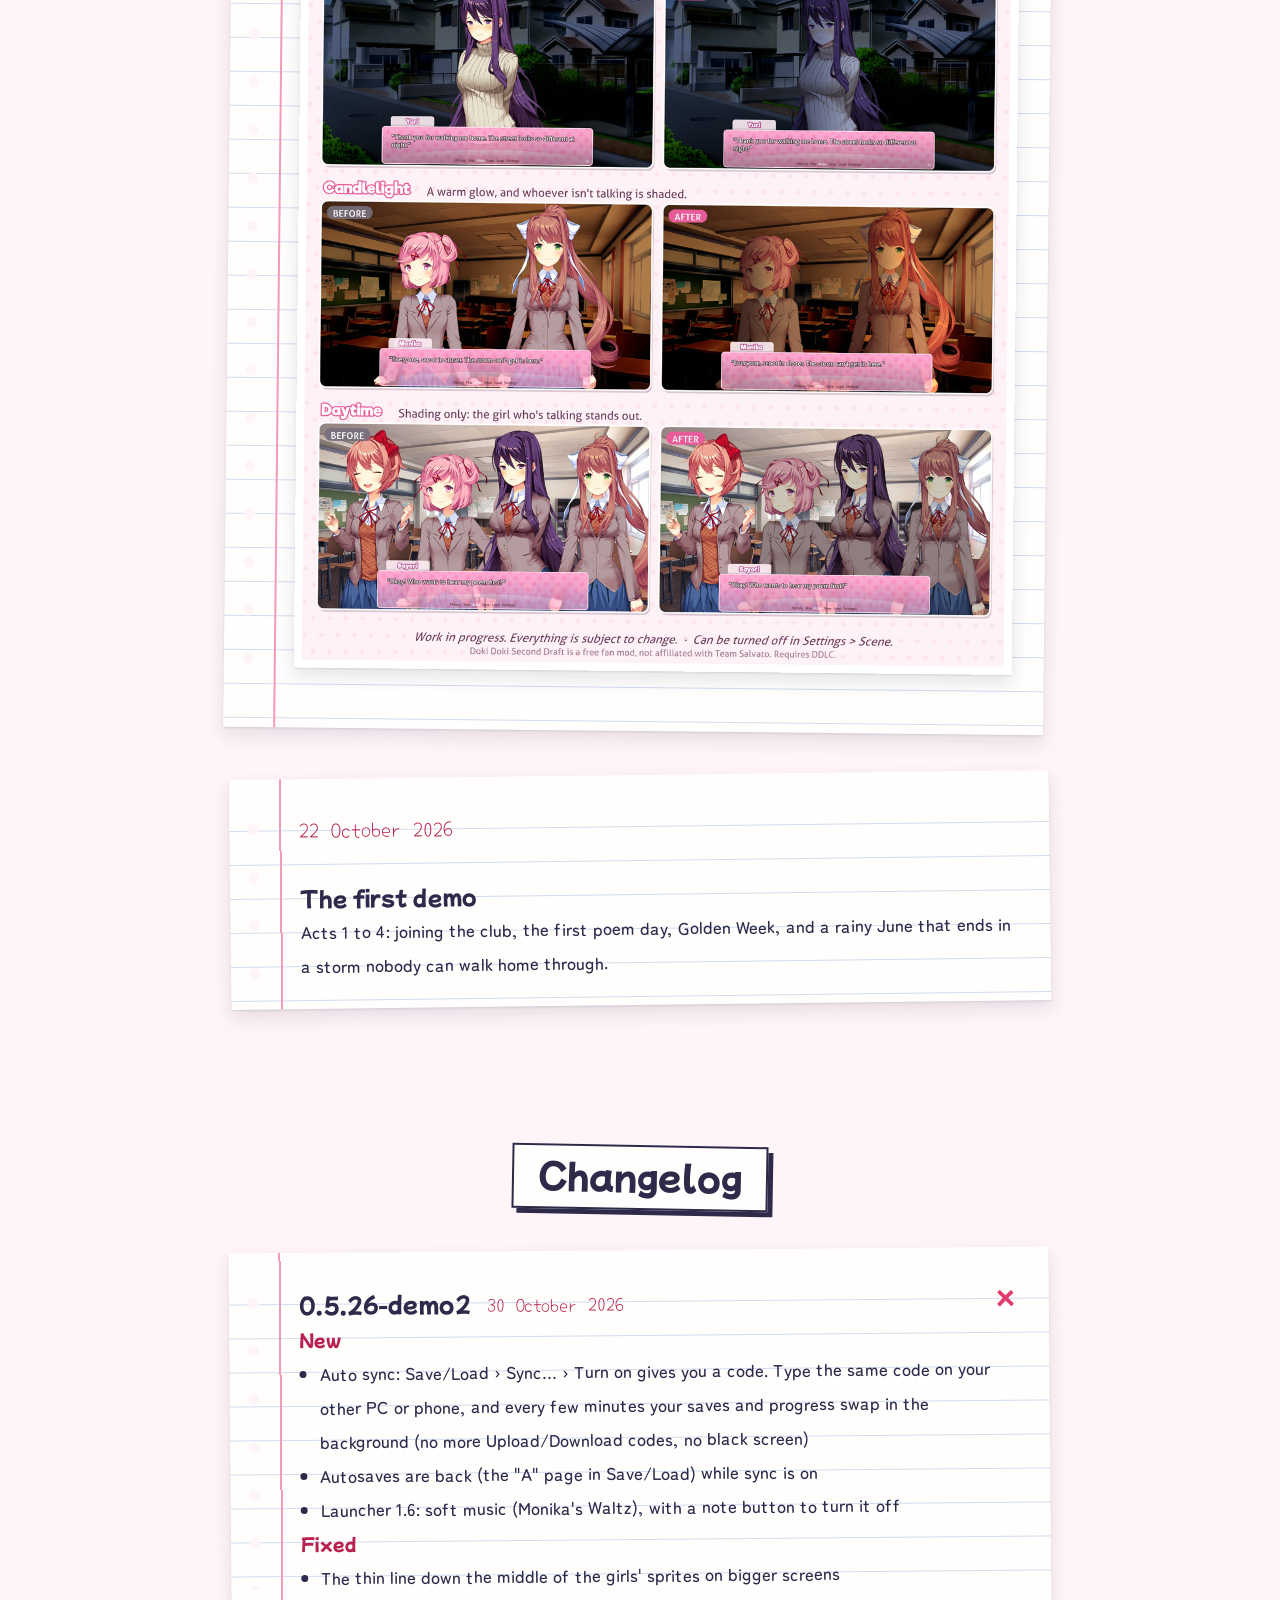
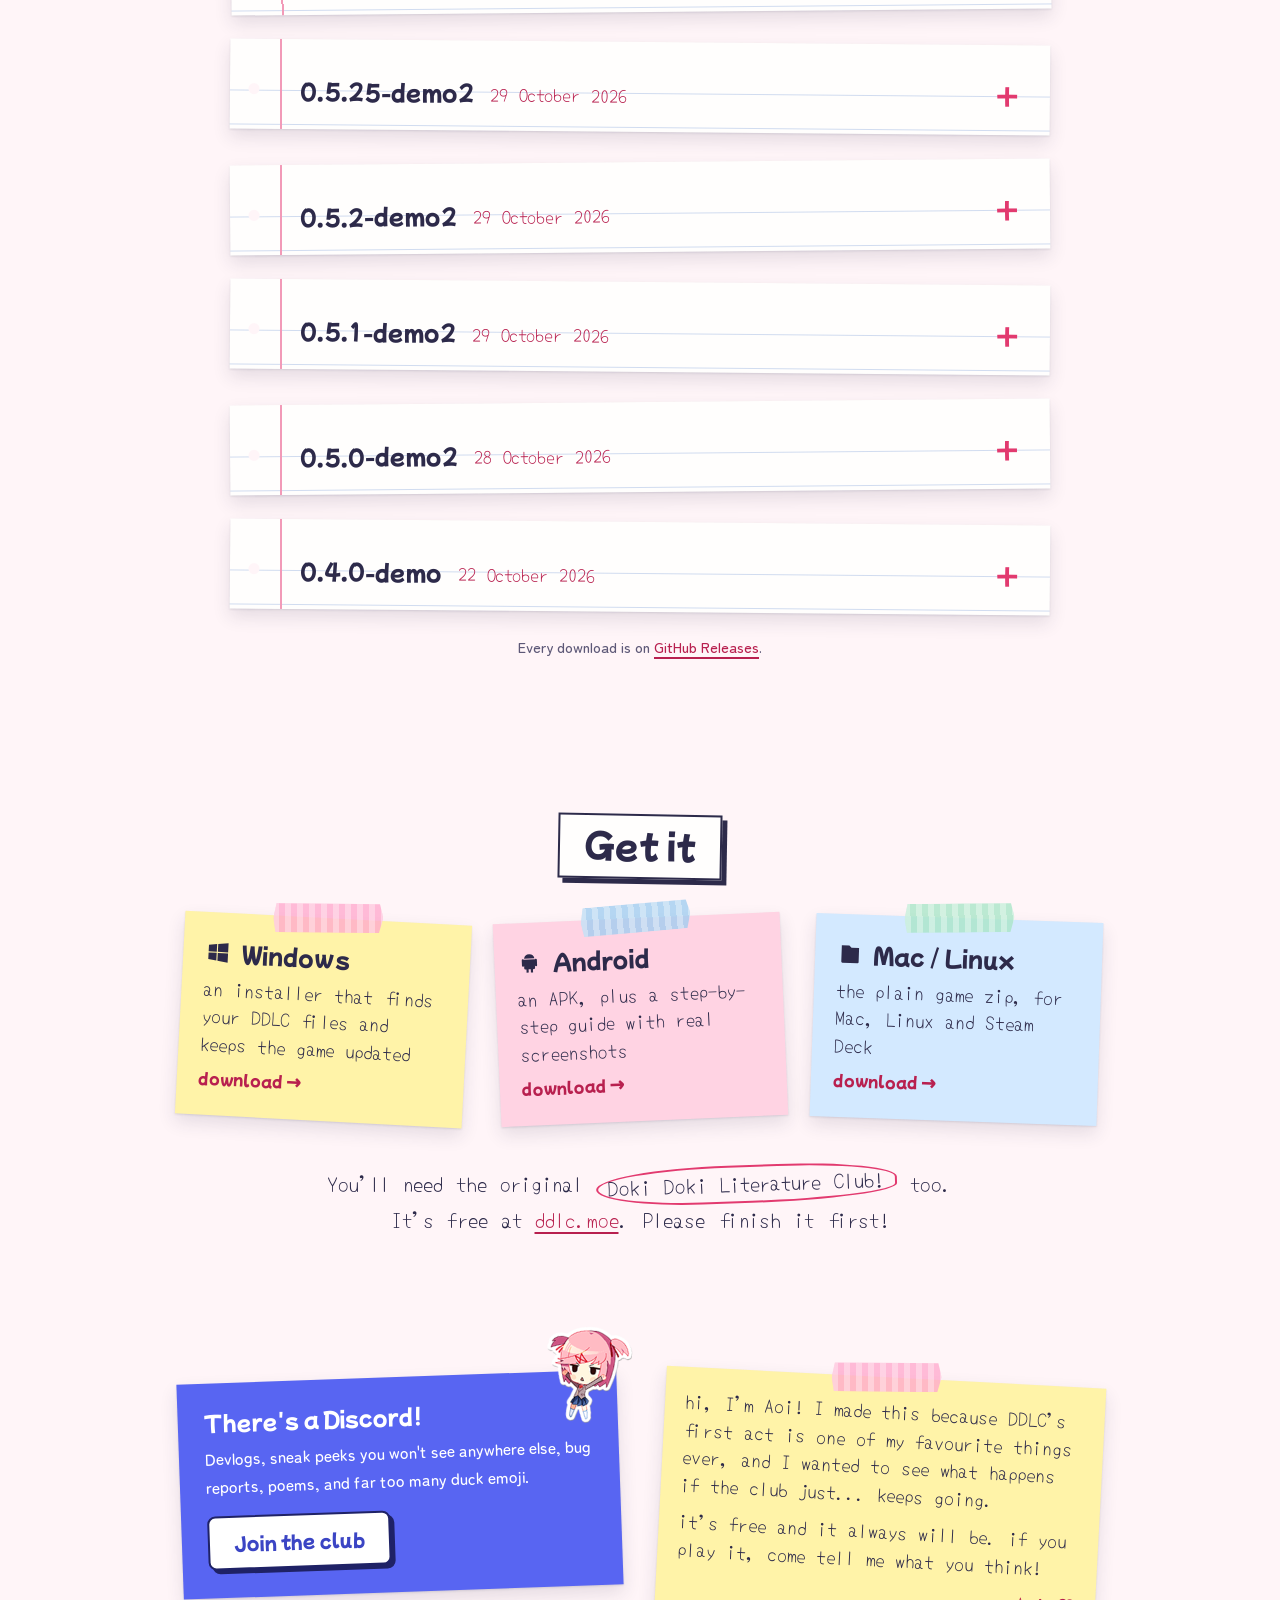
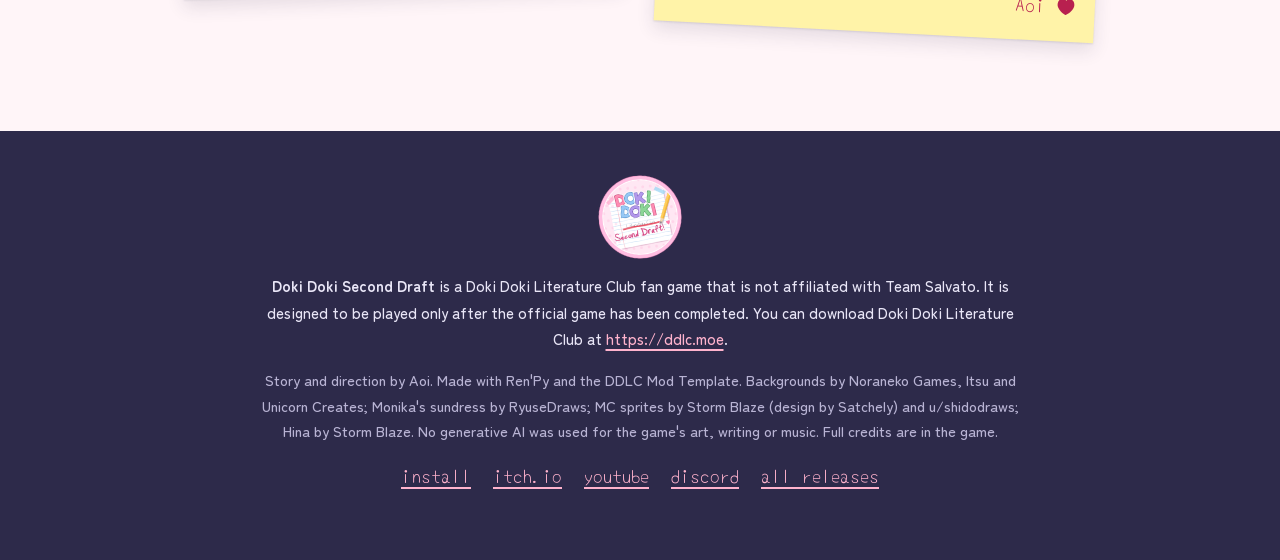
==== commit 8a2a129d: "Changelog: 0.5.26-demo2 Co-Authored-By: Claude Opus 5.5 <noreply@anthropic.com>" ====
--- a/index.html
+++ b/index.html
@@ -237,6 +237,19 @@
     <h2 class="title" id="changelog-title" style="--tr:1deg">Changelog</h2>
     <div class="changelog">
       <details class="paper reveal" open>
+        <summary><span class="ver">0.5.26-demo2</span><span class="when">30 October 2026</span></summary>
+        <h3>New</h3>
+        <ul>
+          <li>Auto sync: Save/Load › Sync… › Turn on gives you a code. Type the same code on your other PC or phone, and every few minutes your saves and progress swap in the background (no more Upload/Download codes, no black screen)</li>
+          <li>Autosaves are back (the "A" page in Save/Load) while sync is on</li>
+          <li>Launcher 1.6: soft music (Monika's Waltz), with a note button to turn it off</li>
+        </ul>
+        <h3>Fixed</h3>
+        <ul>
+          <li>The thin line down the middle of the girls' sprites on bigger screens</li>
+        </ul>
+      </details>
+      <details class="paper reveal">
         <summary><span class="ver">0.5.25-demo2</span><span class="when">29 October 2026</span></summary>
         <h3>New</h3>
         <ul>
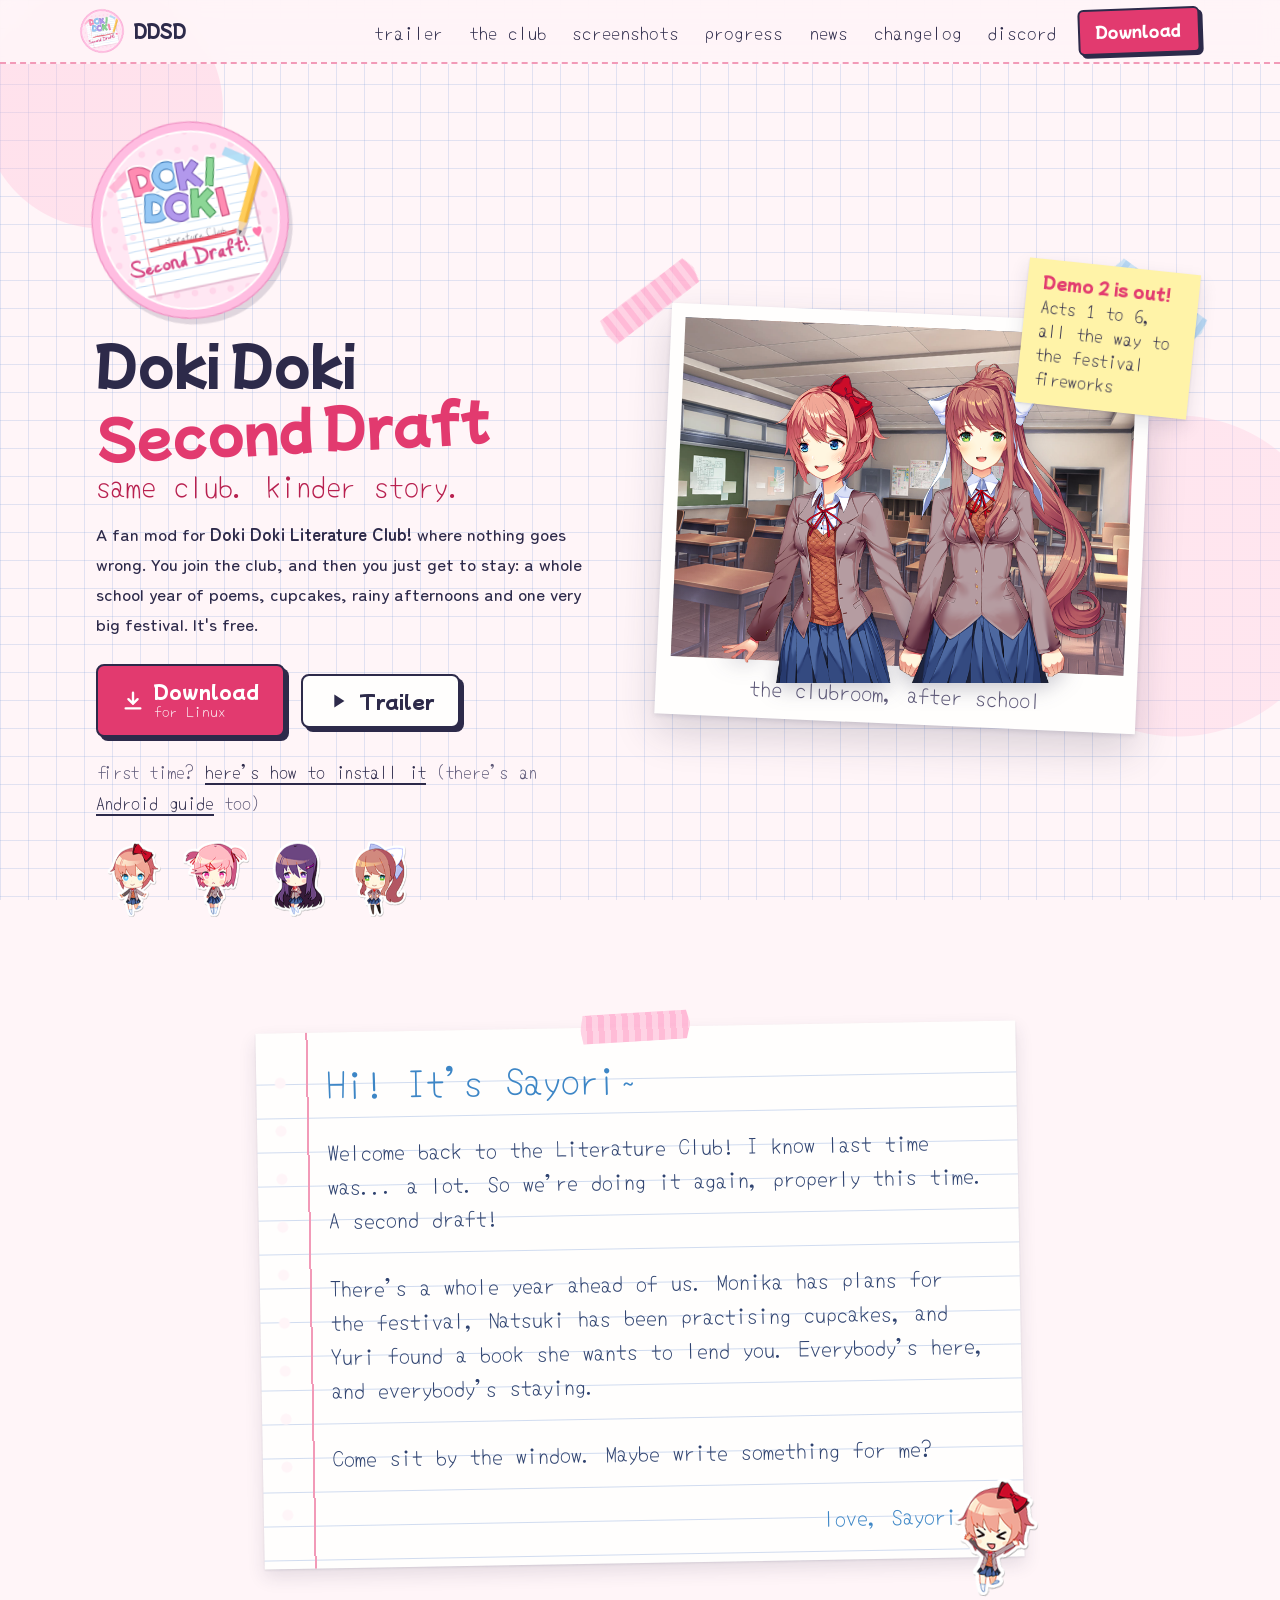
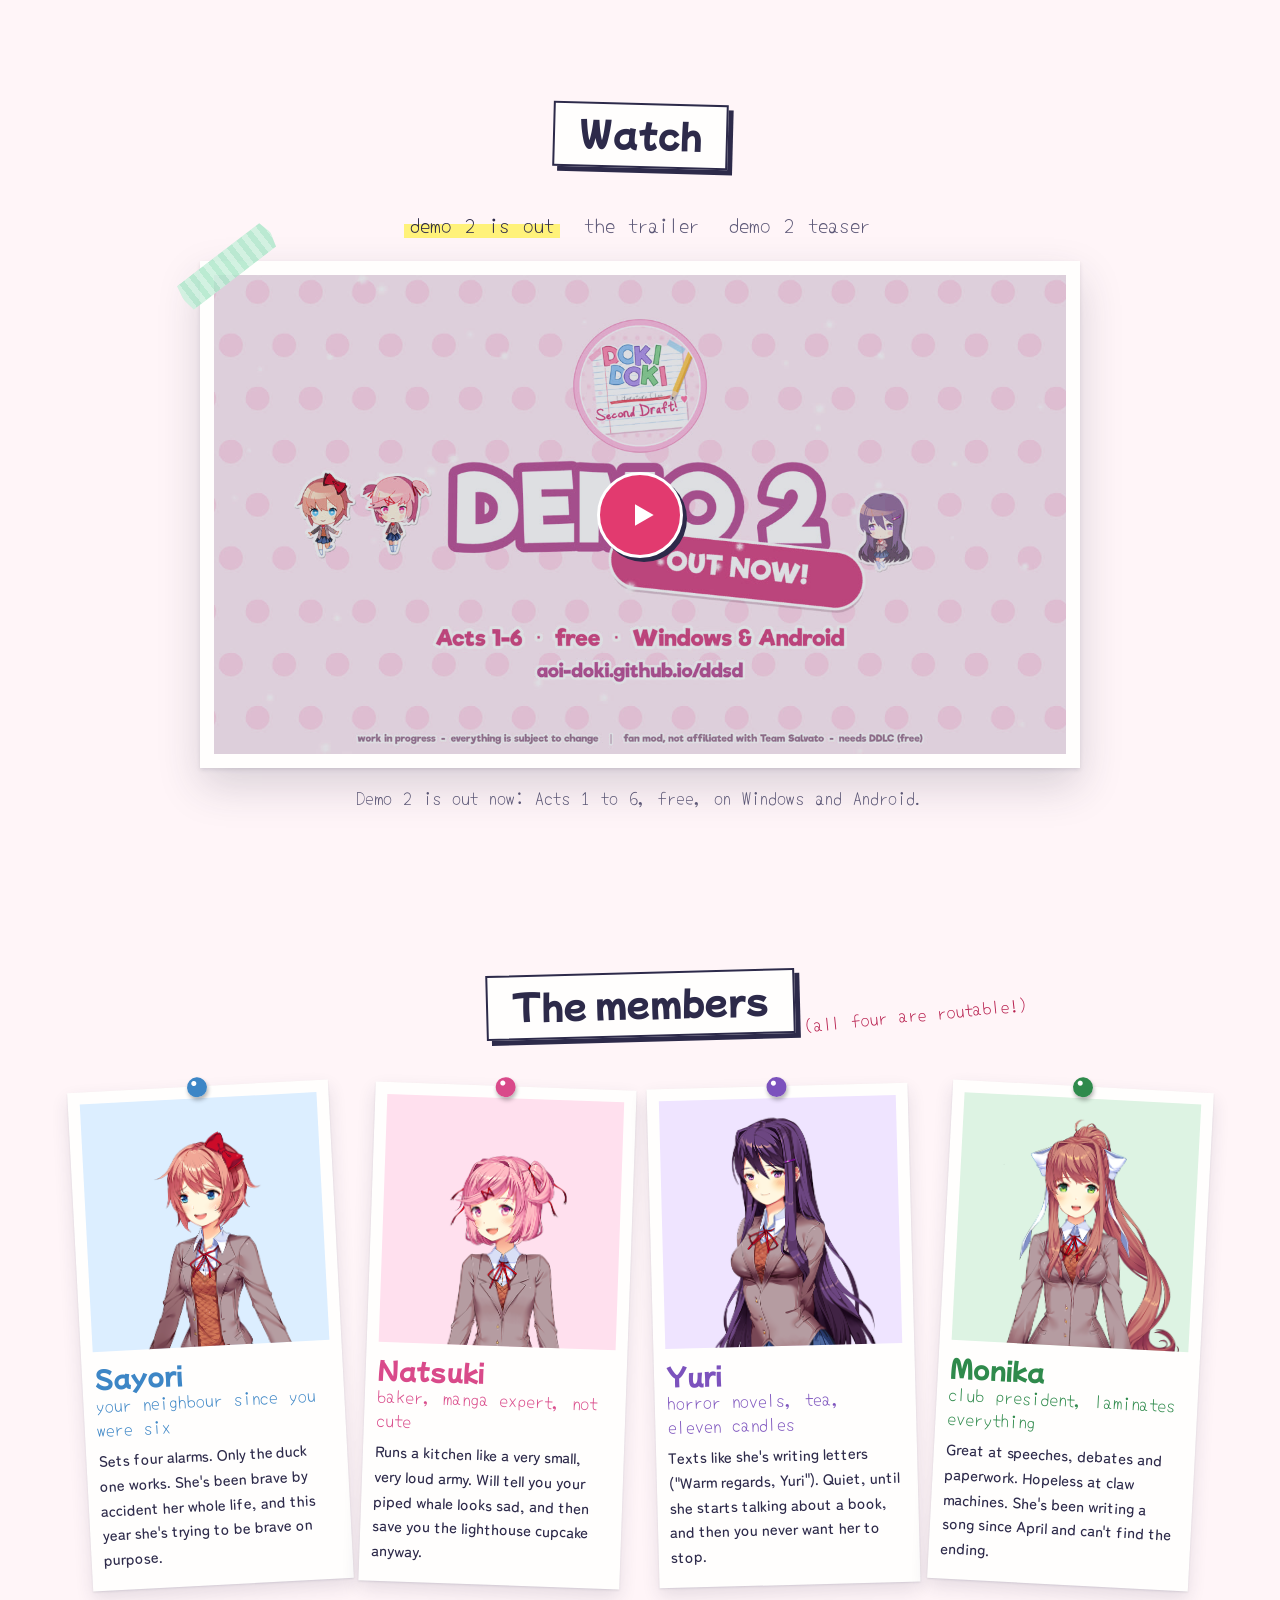
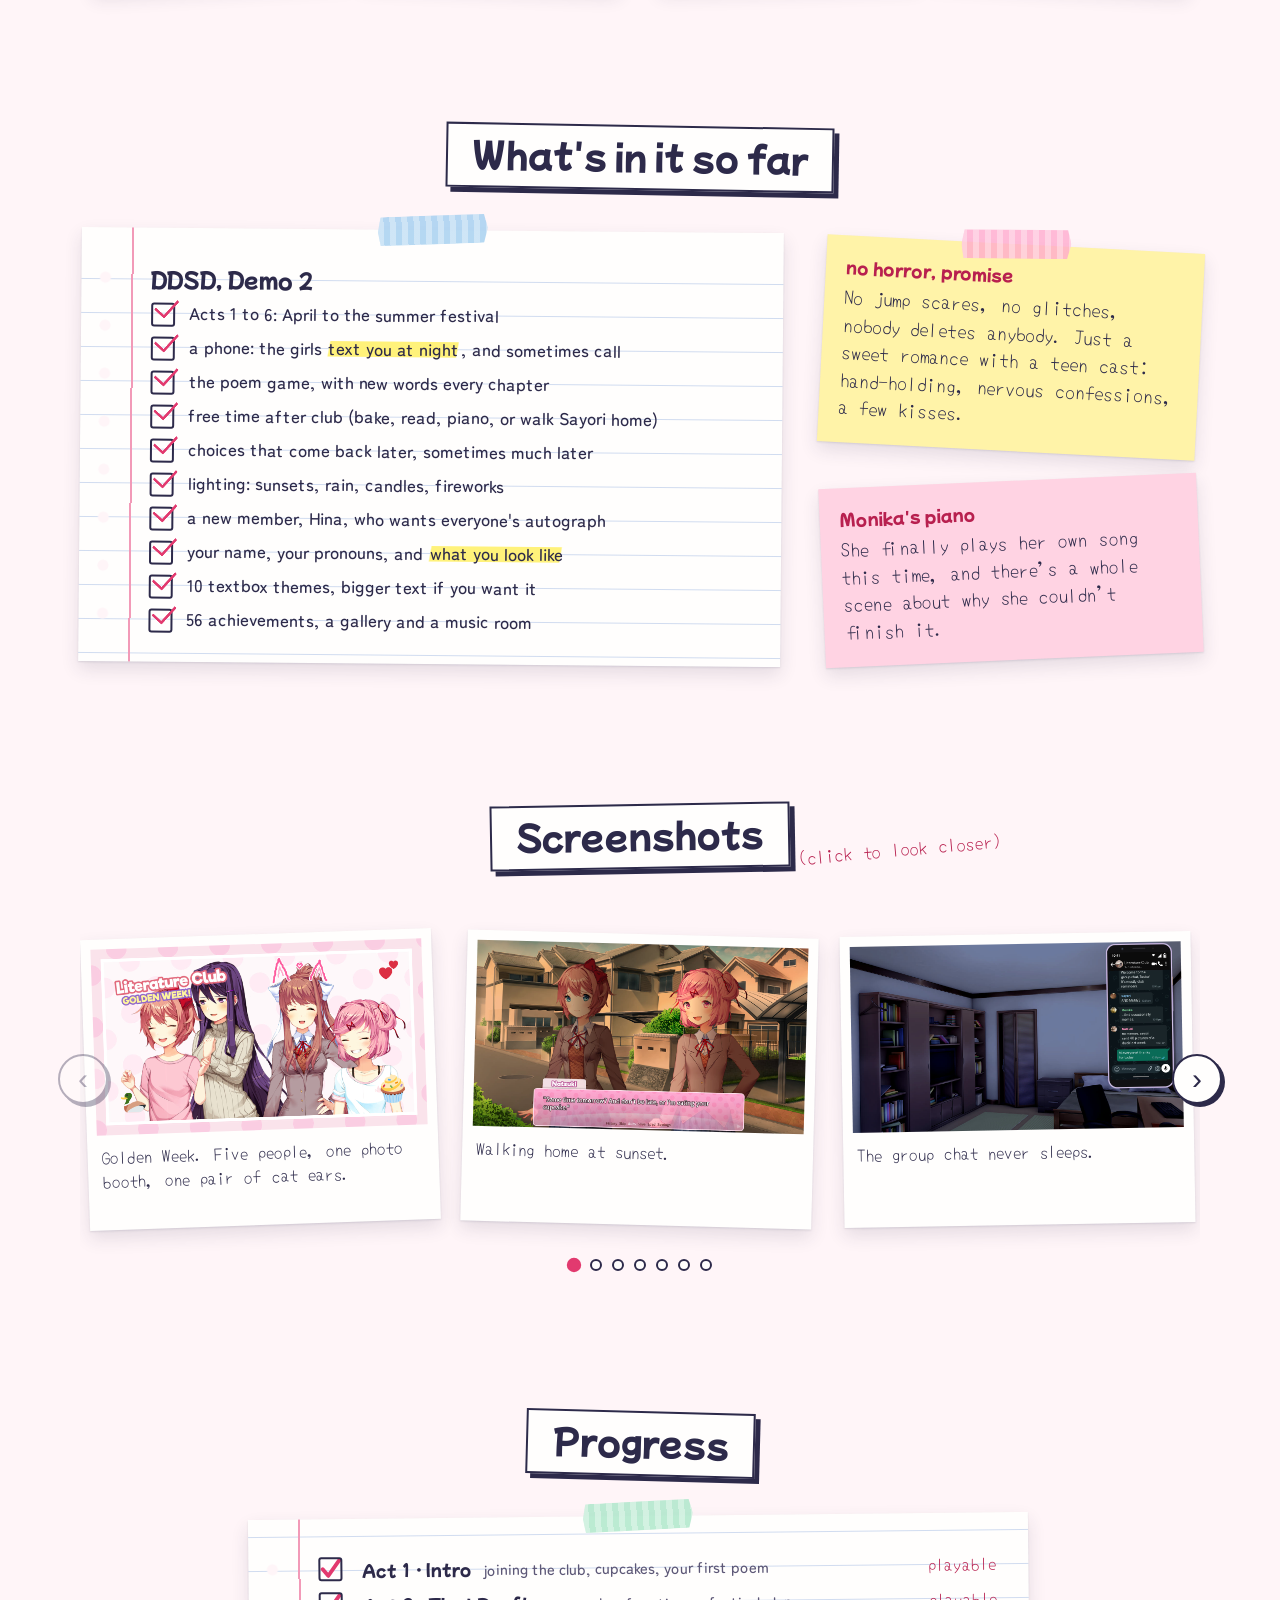
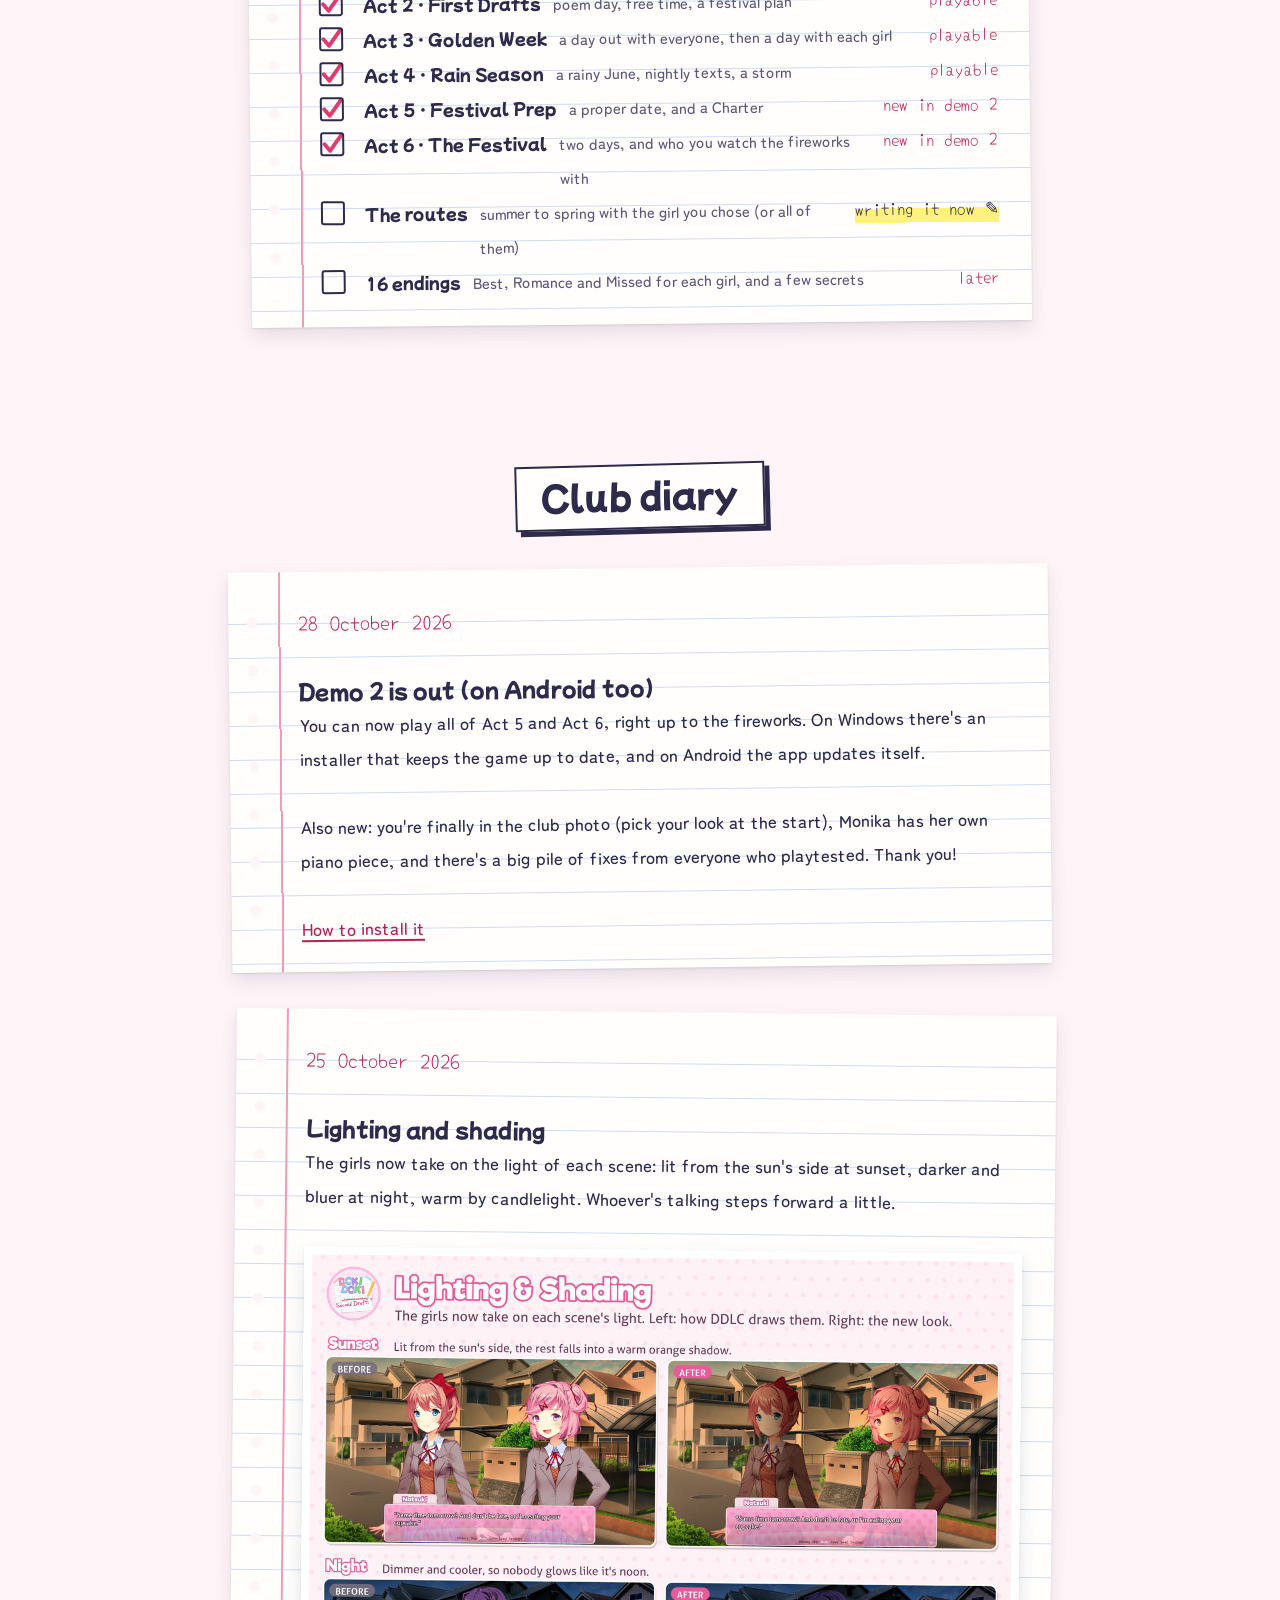
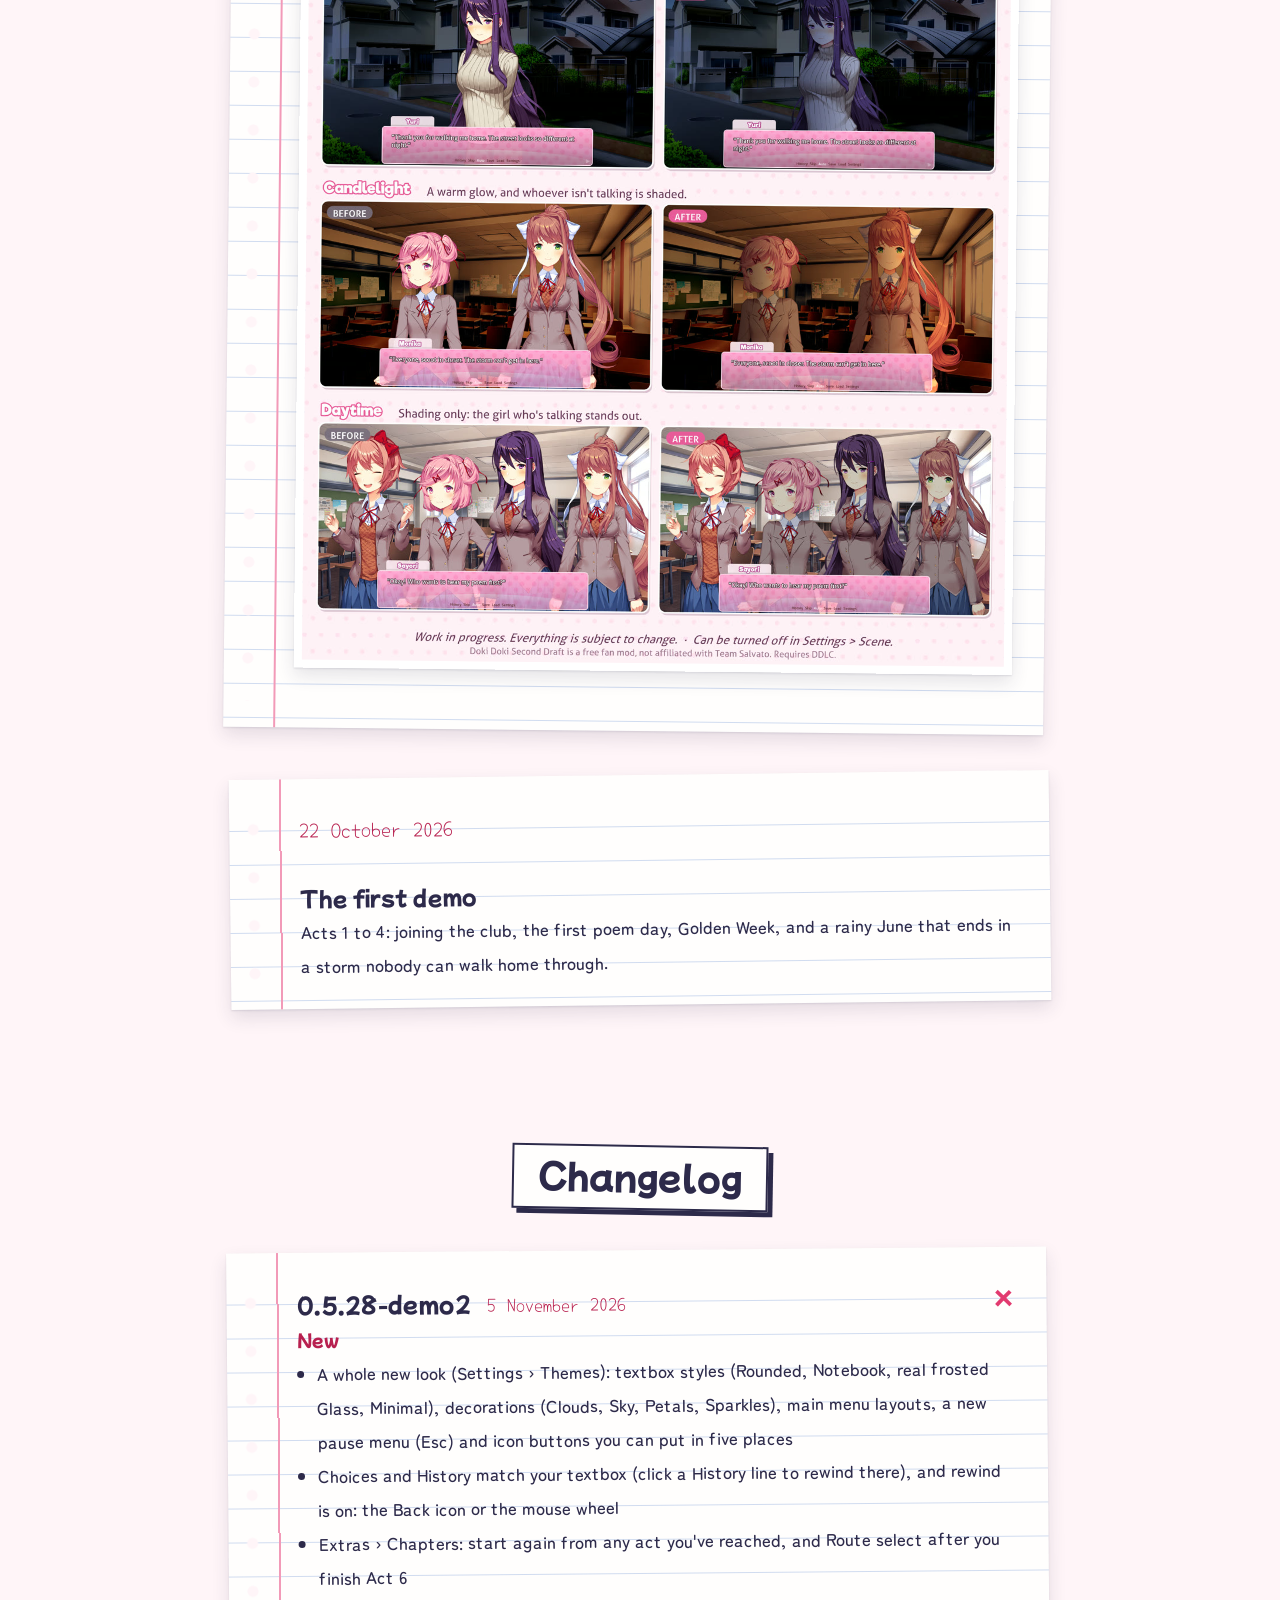
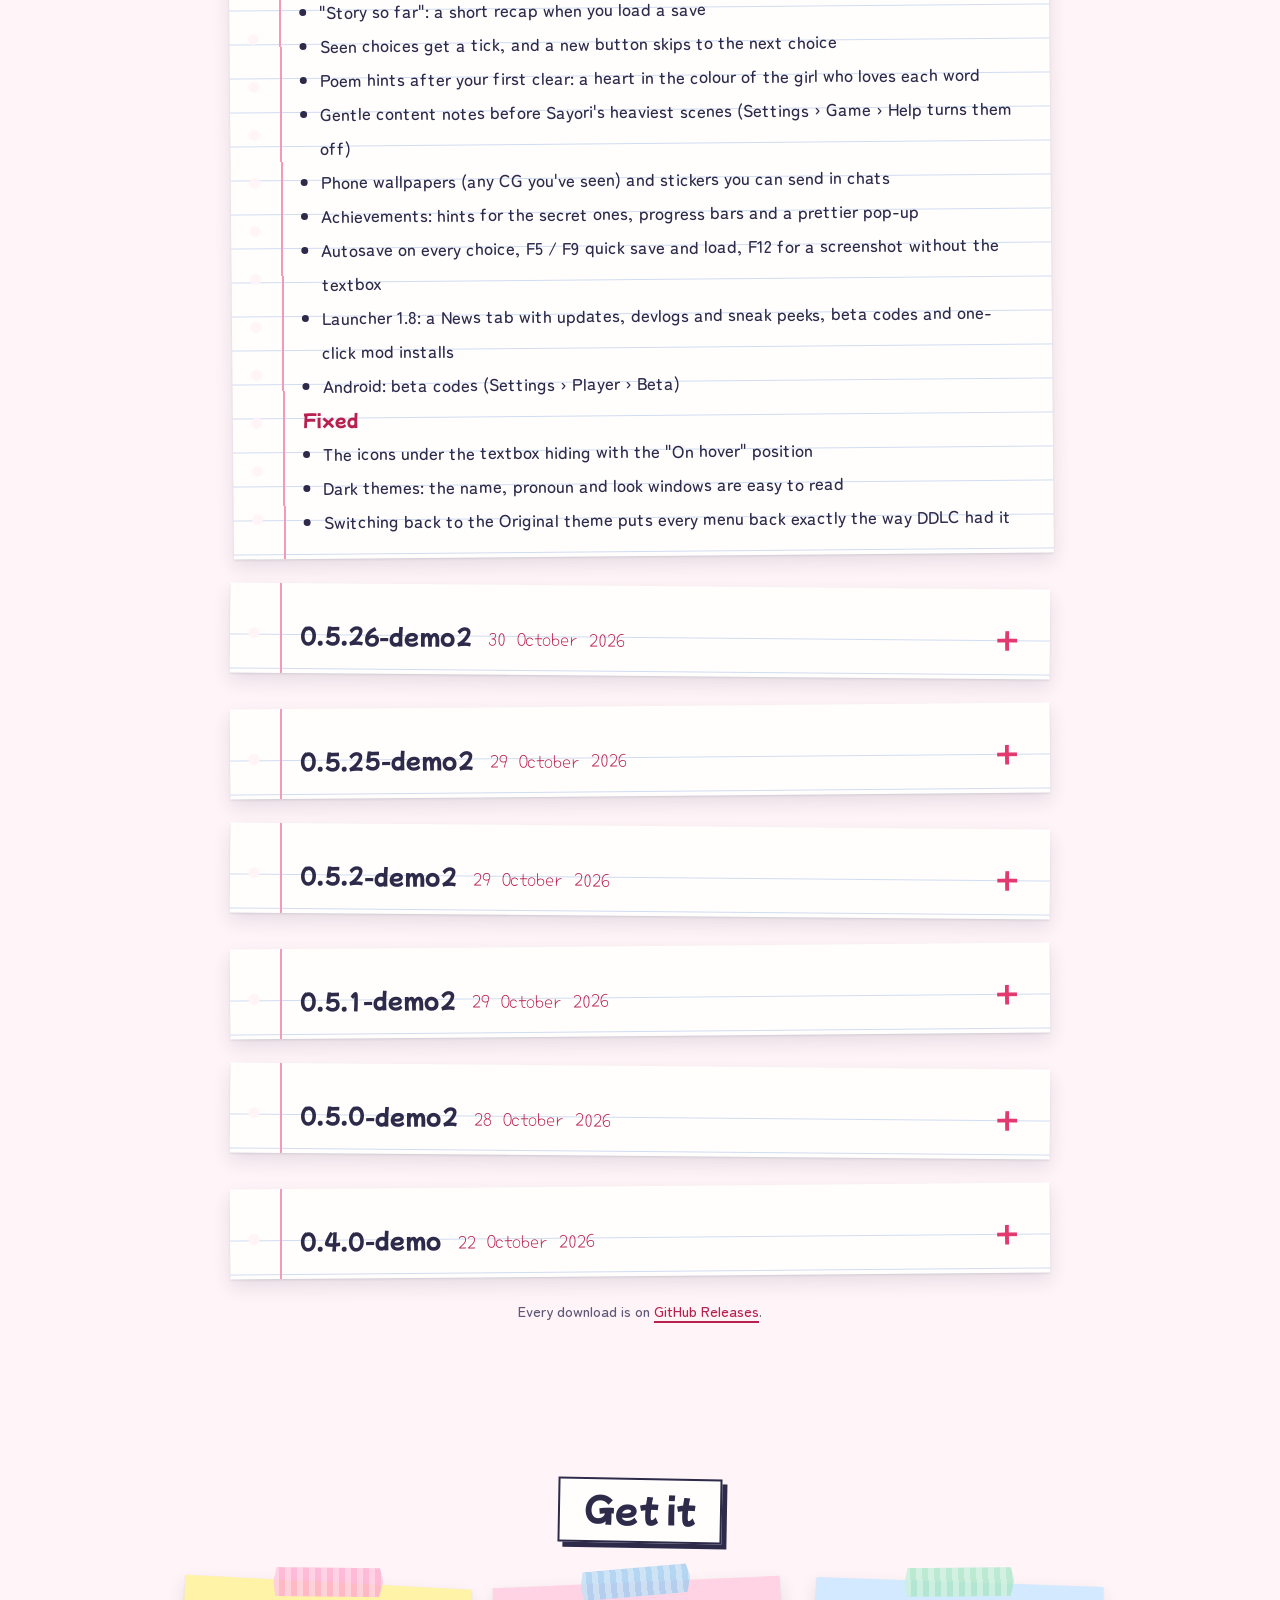
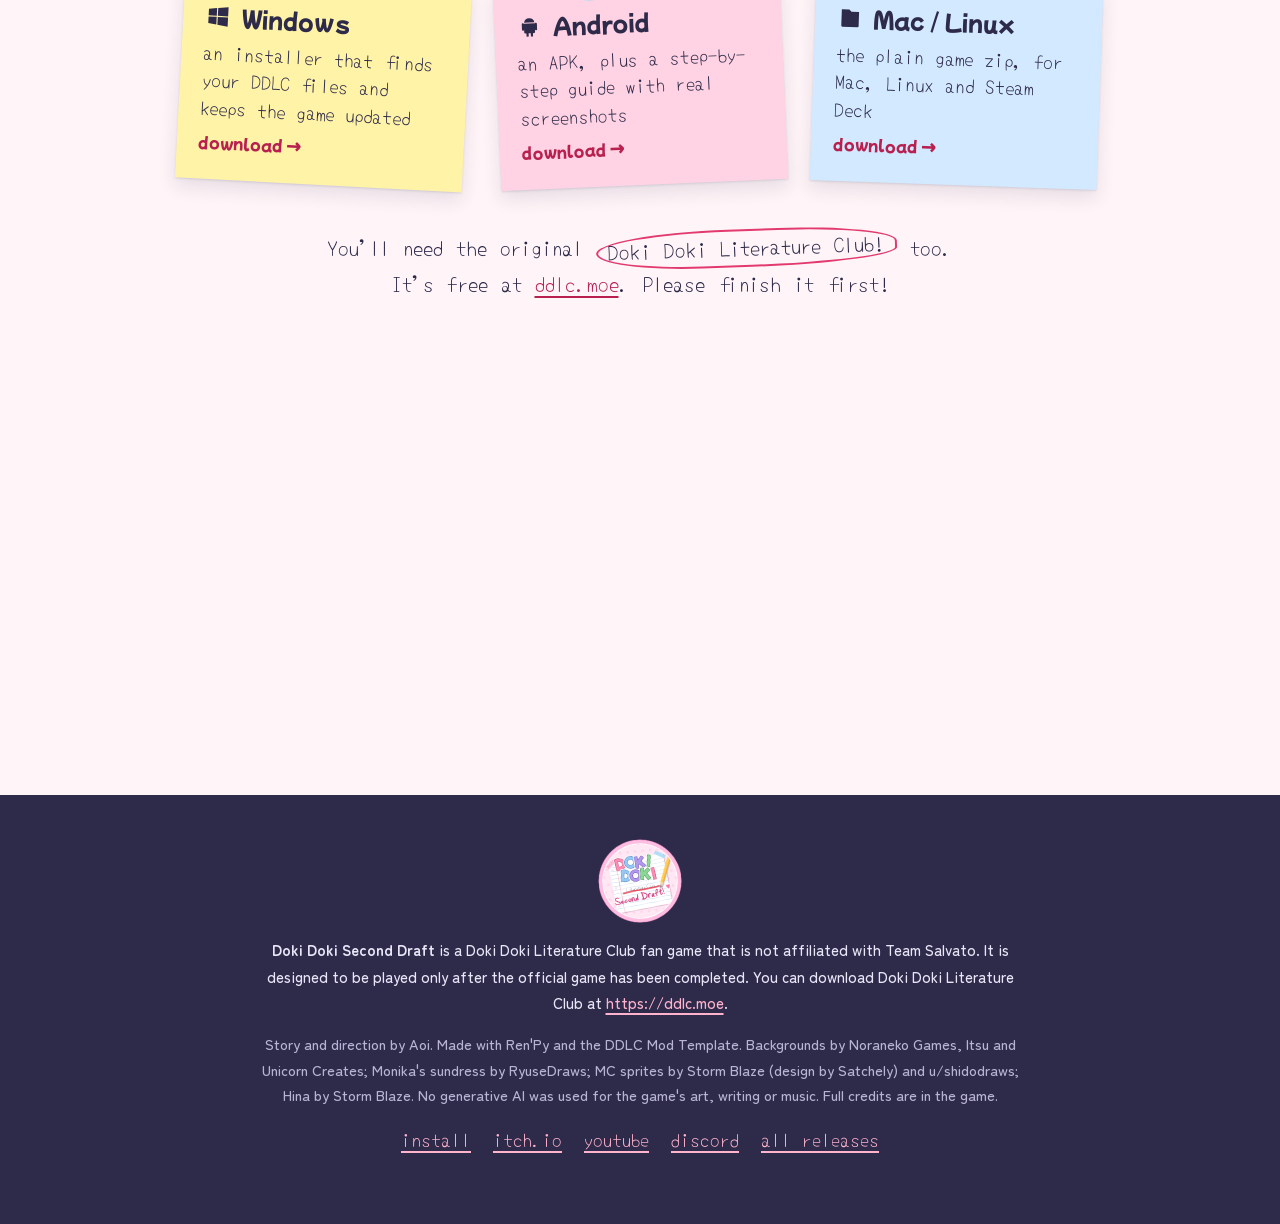
==== commit 2ba4a5ee: "Changelog: 0.5.28-demo2, launcher News feed Co-Authored-By: Claude Opus 5.5 <noreply@anthropic.com>" ====
--- a/index.html
+++ b/index.html
@@ -237,6 +237,30 @@
     <h2 class="title" id="changelog-title" style="--tr:1deg">Changelog</h2>
     <div class="changelog">
       <details class="paper reveal" open>
+        <summary><span class="ver">0.5.28-demo2</span><span class="when">5 November 2026</span></summary>
+        <h3>New</h3>
+        <ul>
+          <li>A whole new look (Settings › Themes): textbox styles (Rounded, Notebook, real frosted Glass, Minimal), decorations (Clouds, Sky, Petals, Sparkles), main menu layouts, a new pause menu (Esc) and icon buttons you can put in five places</li>
+          <li>Choices and History match your textbox (click a History line to rewind there), and rewind is on: the Back icon or the mouse wheel</li>
+          <li>Extras › Chapters: start again from any act you've reached, and Route select after you finish Act 6</li>
+          <li>"Story so far": a short recap when you load a save</li>
+          <li>Seen choices get a tick, and a new button skips to the next choice</li>
+          <li>Poem hints after your first clear: a heart in the colour of the girl who loves each word</li>
+          <li>Gentle content notes before Sayori's heaviest scenes (Settings › Game › Help turns them off)</li>
+          <li>Phone wallpapers (any CG you've seen) and stickers you can send in chats</li>
+          <li>Achievements: hints for the secret ones, progress bars and a prettier pop-up</li>
+          <li>Autosave on every choice, F5 / F9 quick save and load, F12 for a screenshot without the textbox</li>
+          <li>Launcher 1.8: a News tab with updates, devlogs and sneak peeks, beta codes and one-click mod installs</li>
+          <li>Android: beta codes (Settings › Player › Beta)</li>
+        </ul>
+        <h3>Fixed</h3>
+        <ul>
+          <li>The icons under the textbox hiding with the "On hover" position</li>
+          <li>Dark themes: the name, pronoun and look windows are easy to read</li>
+          <li>Switching back to the Original theme puts every menu back exactly the way DDLC had it</li>
+        </ul>
+      </details>
+      <details class="paper reveal">
         <summary><span class="ver">0.5.26-demo2</span><span class="when">30 October 2026</span></summary>
         <h3>New</h3>
         <ul>
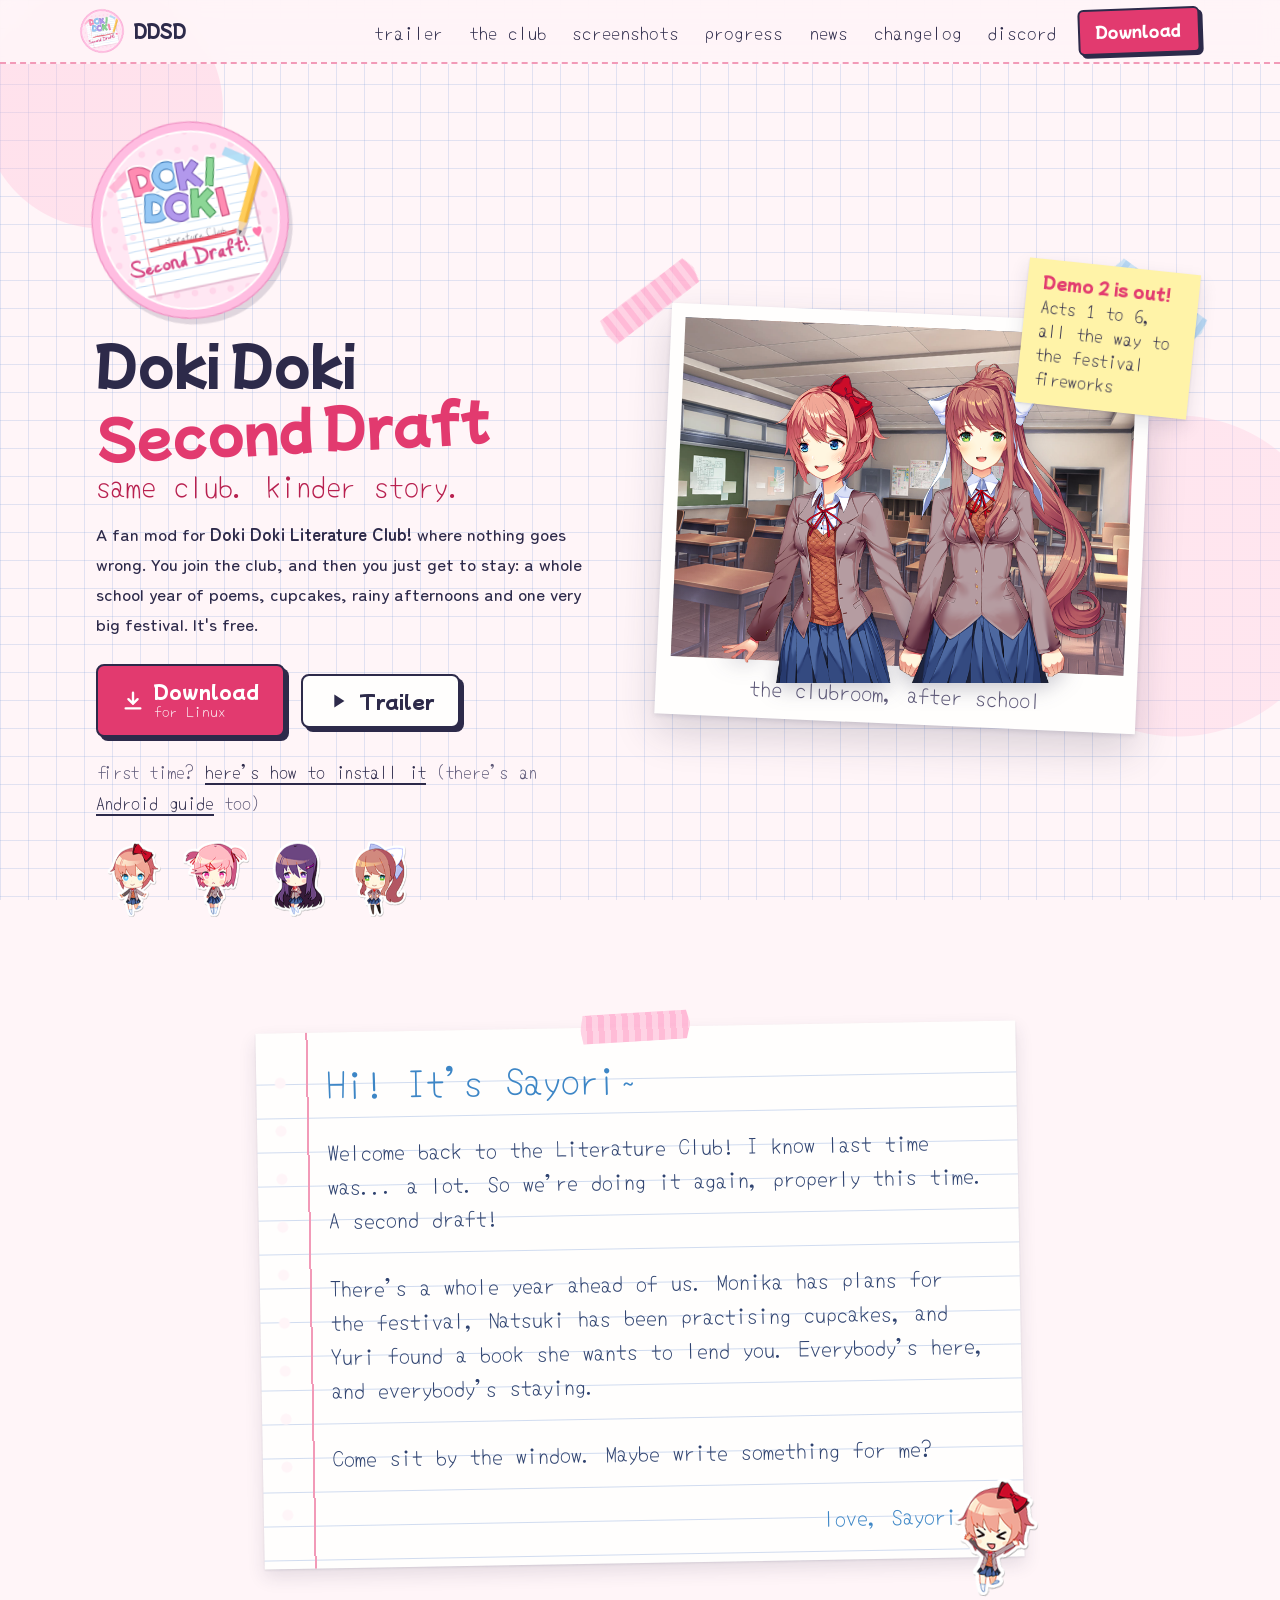
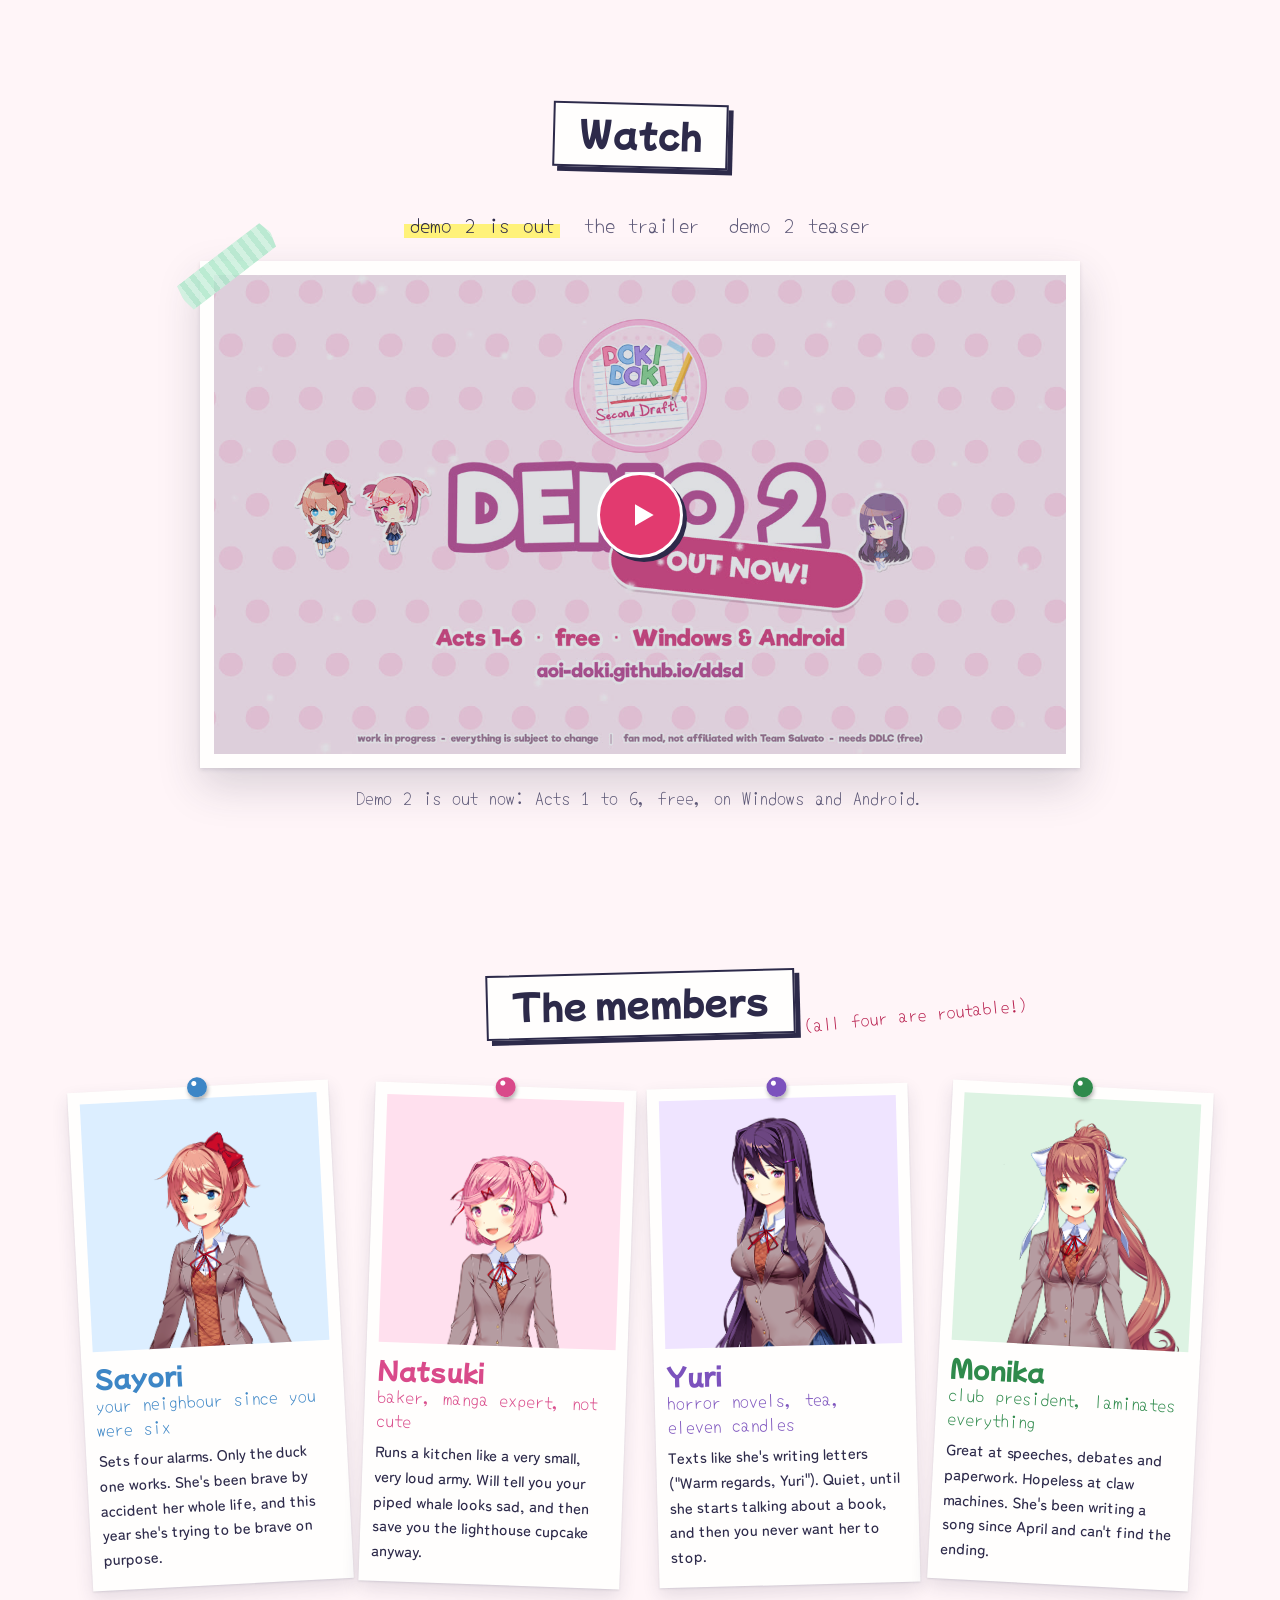
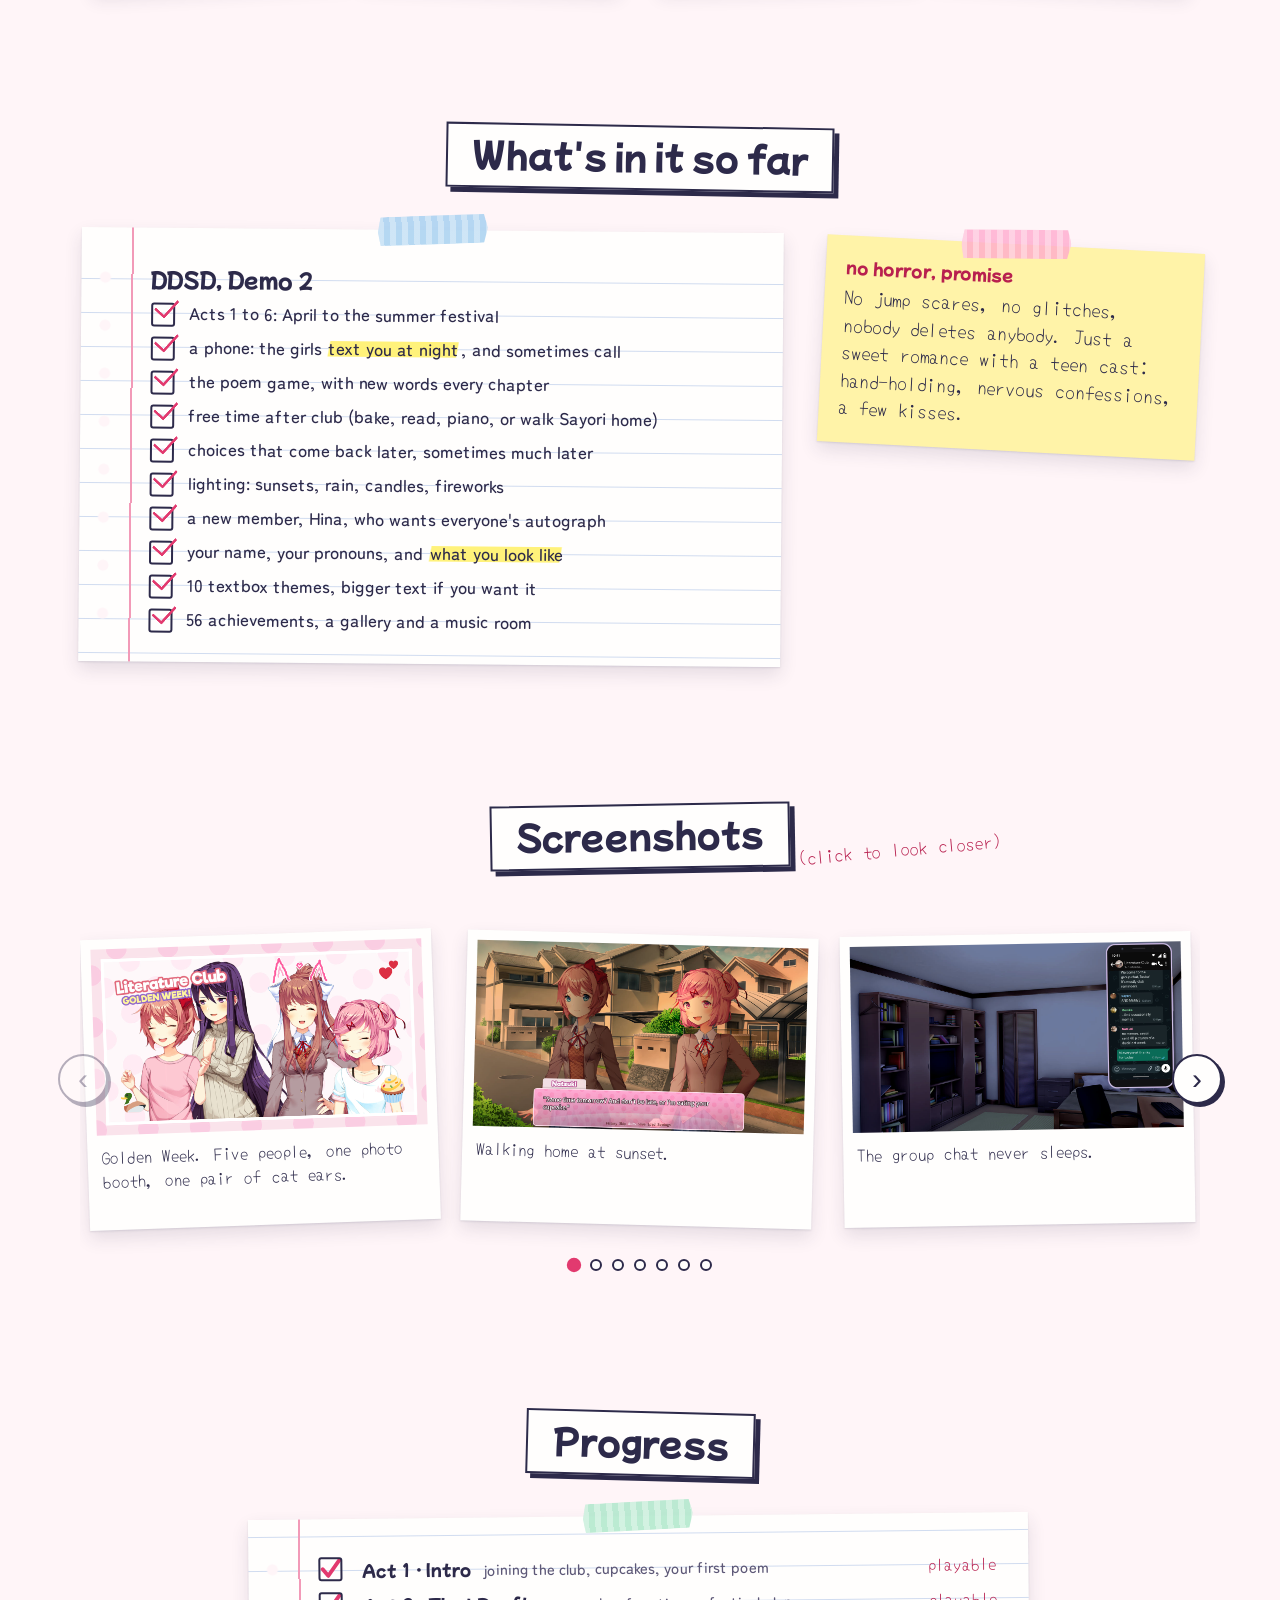
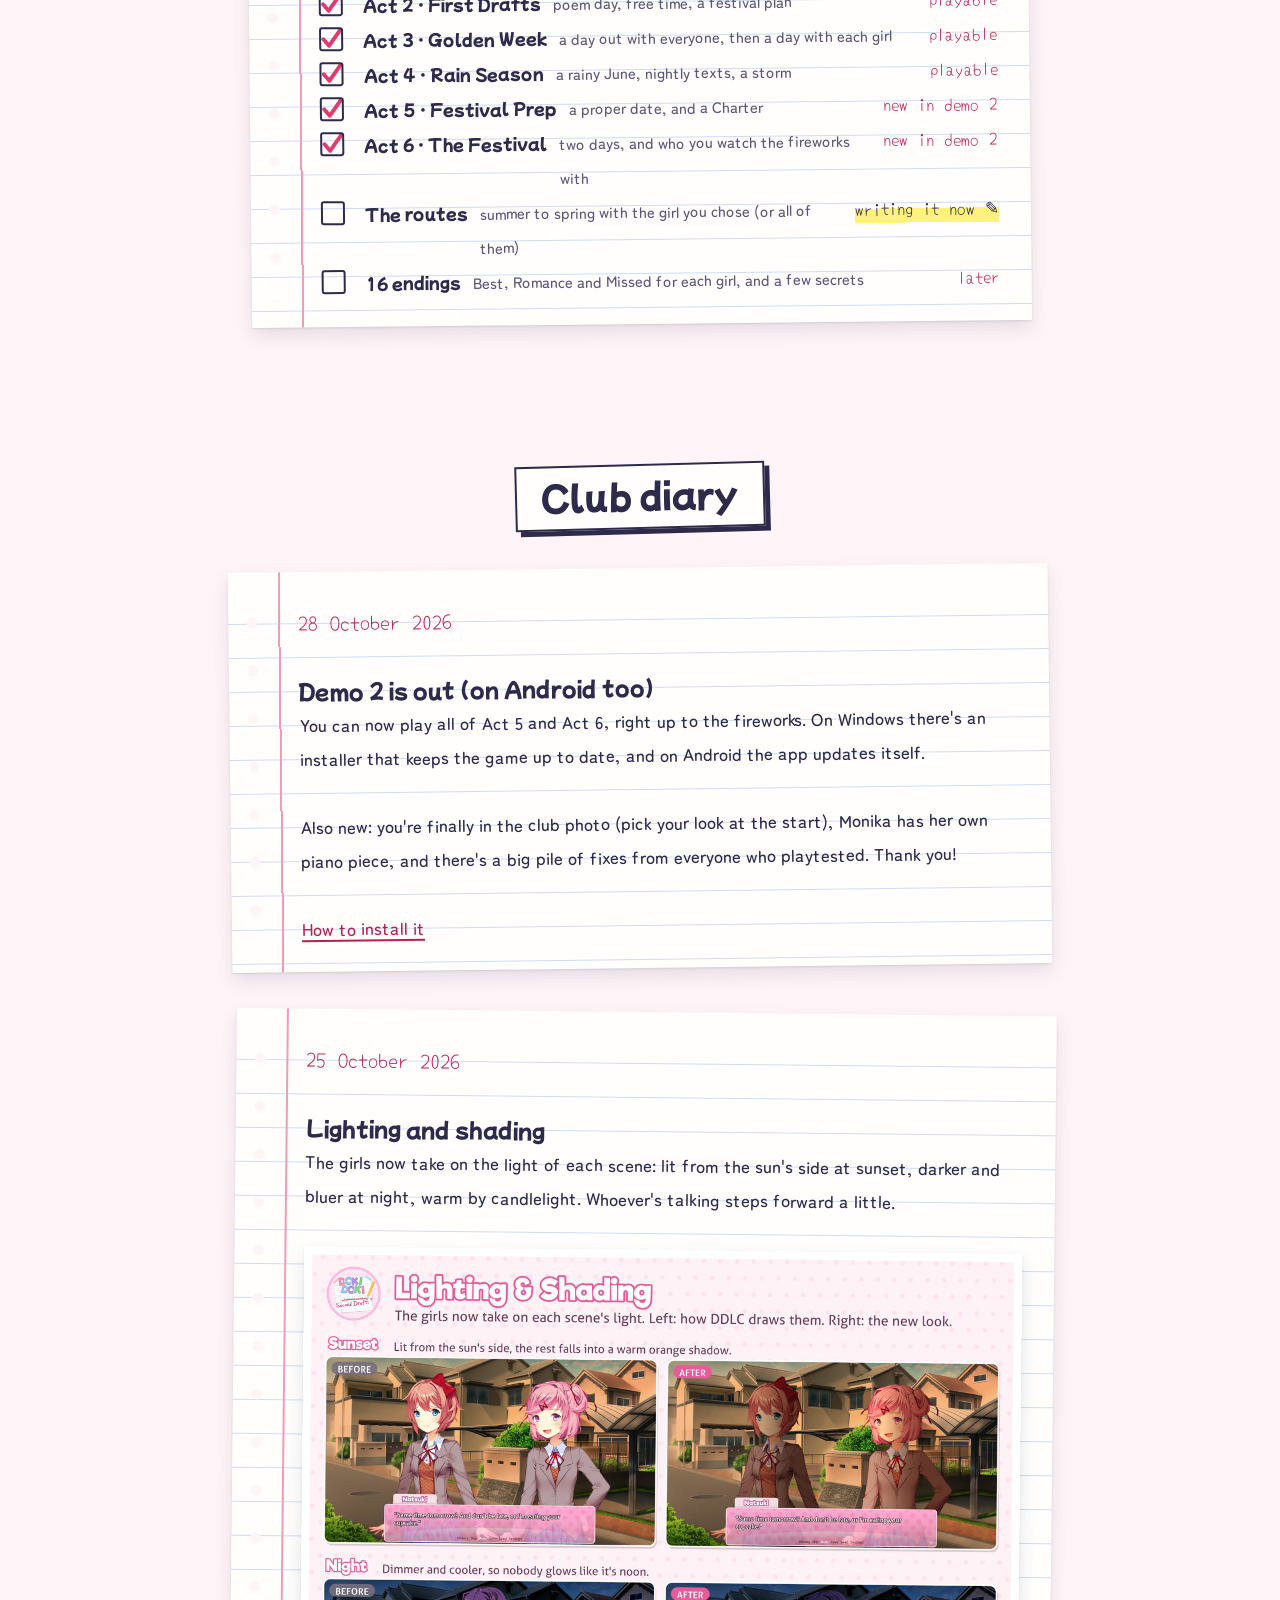
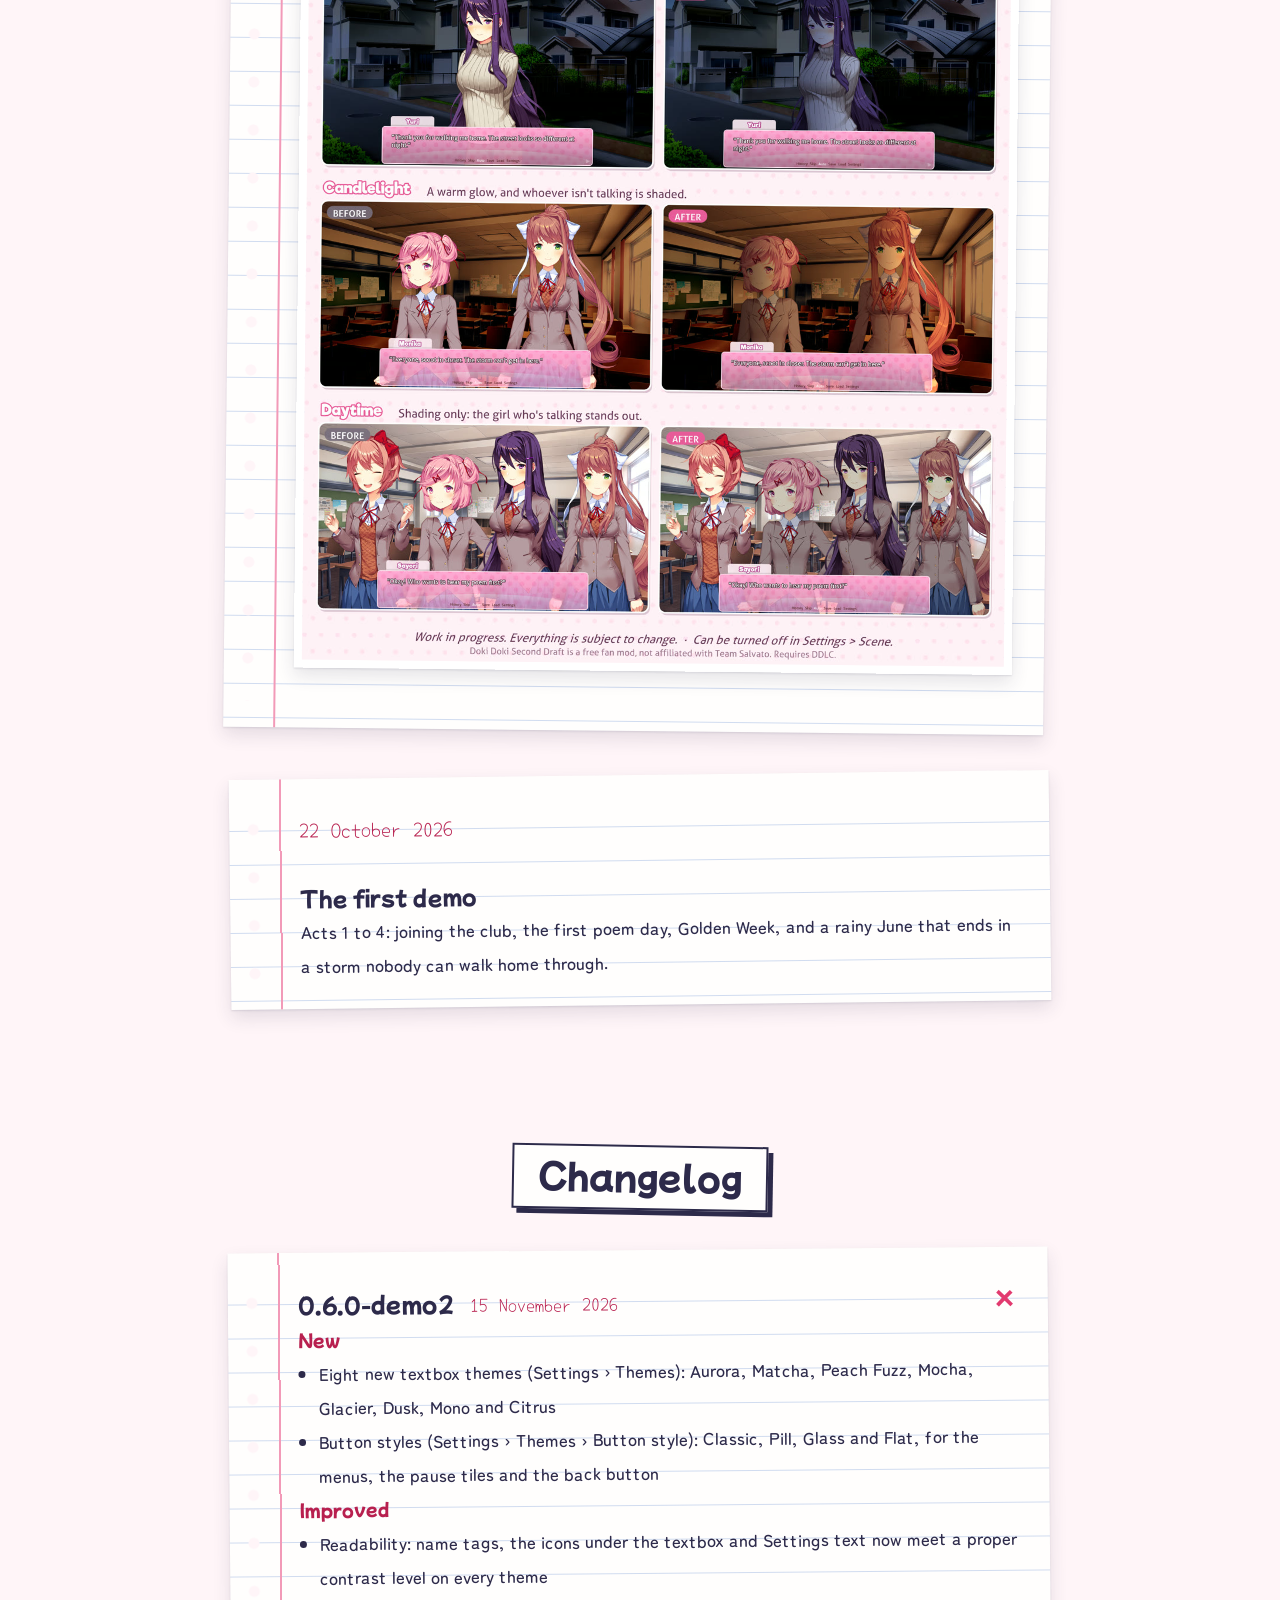
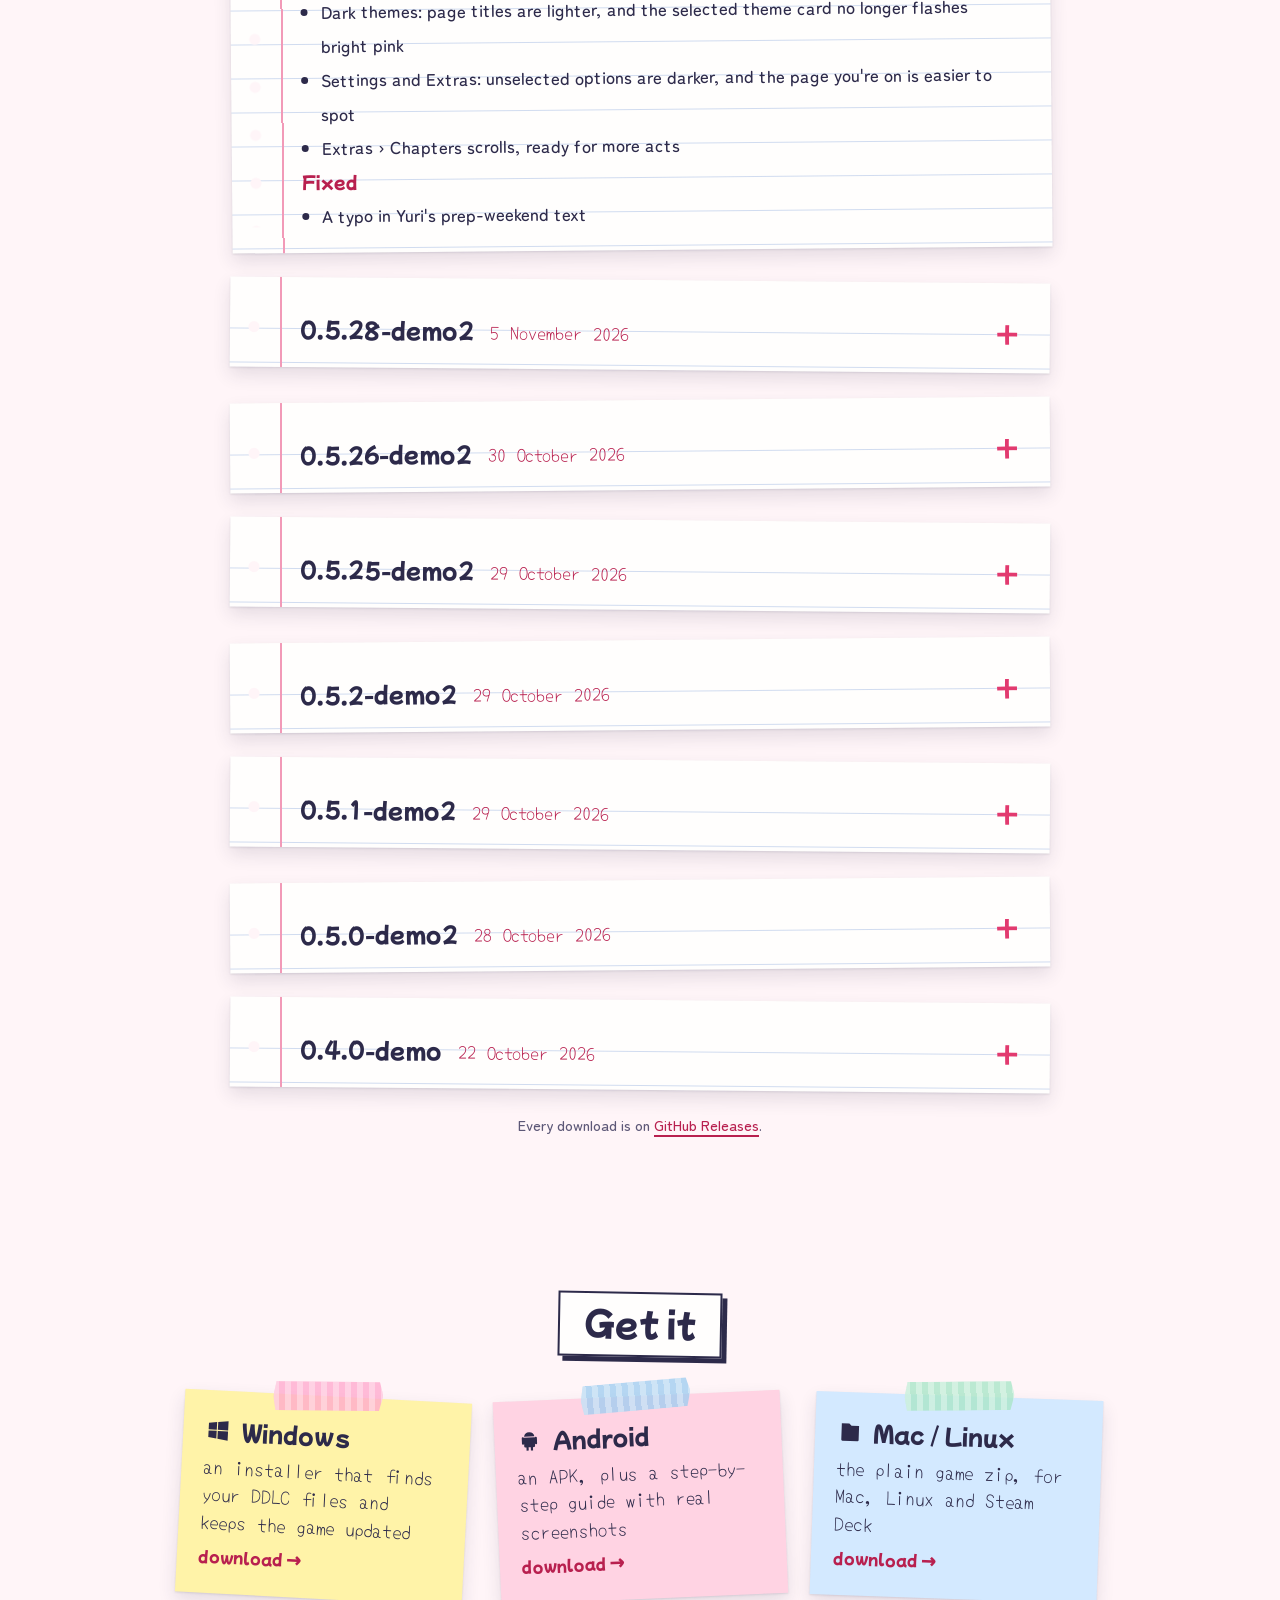
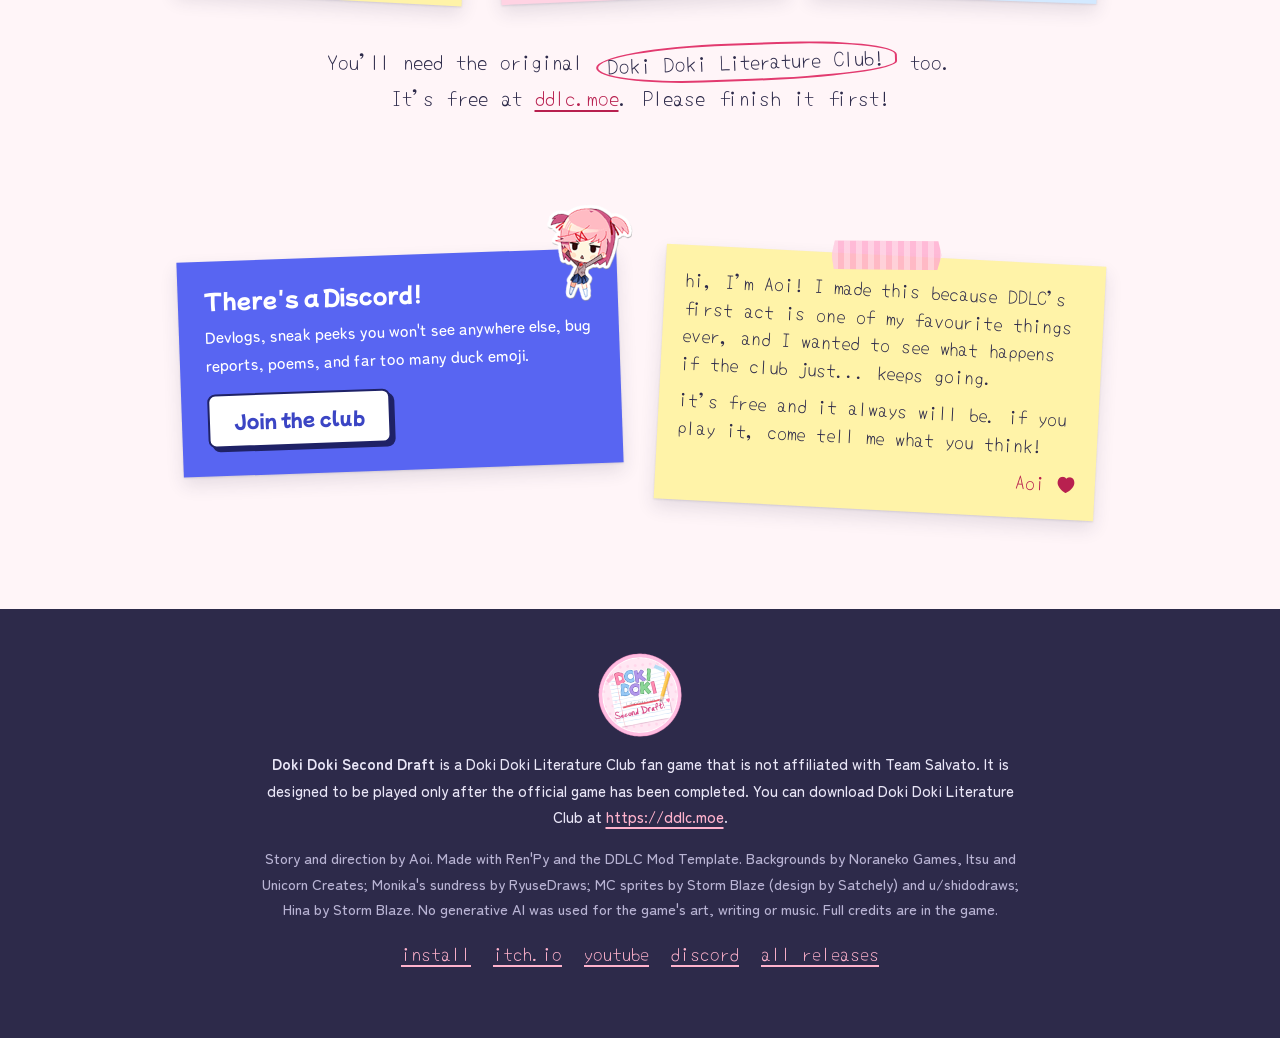
==== commit 4c9132ab: "Changelog: 0.6.0-demo2, antivirus FAQ Co-Authored-By: Claude Sonnet 5.5 <noreply@anthropic.com>" ====
--- a/index.html
+++ b/index.html
@@ -237,6 +237,25 @@
     <h2 class="title" id="changelog-title" style="--tr:1deg">Changelog</h2>
     <div class="changelog">
       <details class="paper reveal" open>
+        <summary><span class="ver">0.6.0-demo2</span><span class="when">15 November 2026</span></summary>
+        <h3>New</h3>
+        <ul>
+          <li>Eight new textbox themes (Settings › Themes): Aurora, Matcha, Peach Fuzz, Mocha, Glacier, Dusk, Mono and Citrus</li>
+          <li>Button styles (Settings › Themes › Button style): Classic, Pill, Glass and Flat, for the menus, the pause tiles and the back button</li>
+        </ul>
+        <h3>Improved</h3>
+        <ul>
+          <li>Readability: name tags, the icons under the textbox and Settings text now meet a proper contrast level on every theme</li>
+          <li>Dark themes: page titles are lighter, and the selected theme card no longer flashes bright pink</li>
+          <li>Settings and Extras: unselected options are darker, and the page you're on is easier to spot</li>
+          <li>Extras › Chapters scrolls, ready for more acts</li>
+        </ul>
+        <h3>Fixed</h3>
+        <ul>
+          <li>A typo in Yuri's prep-weekend text</li>
+        </ul>
+      </details>
+      <details class="paper reveal">
         <summary><span class="ver">0.5.28-demo2</span><span class="when">5 November 2026</span></summary>
         <h3>New</h3>
         <ul>
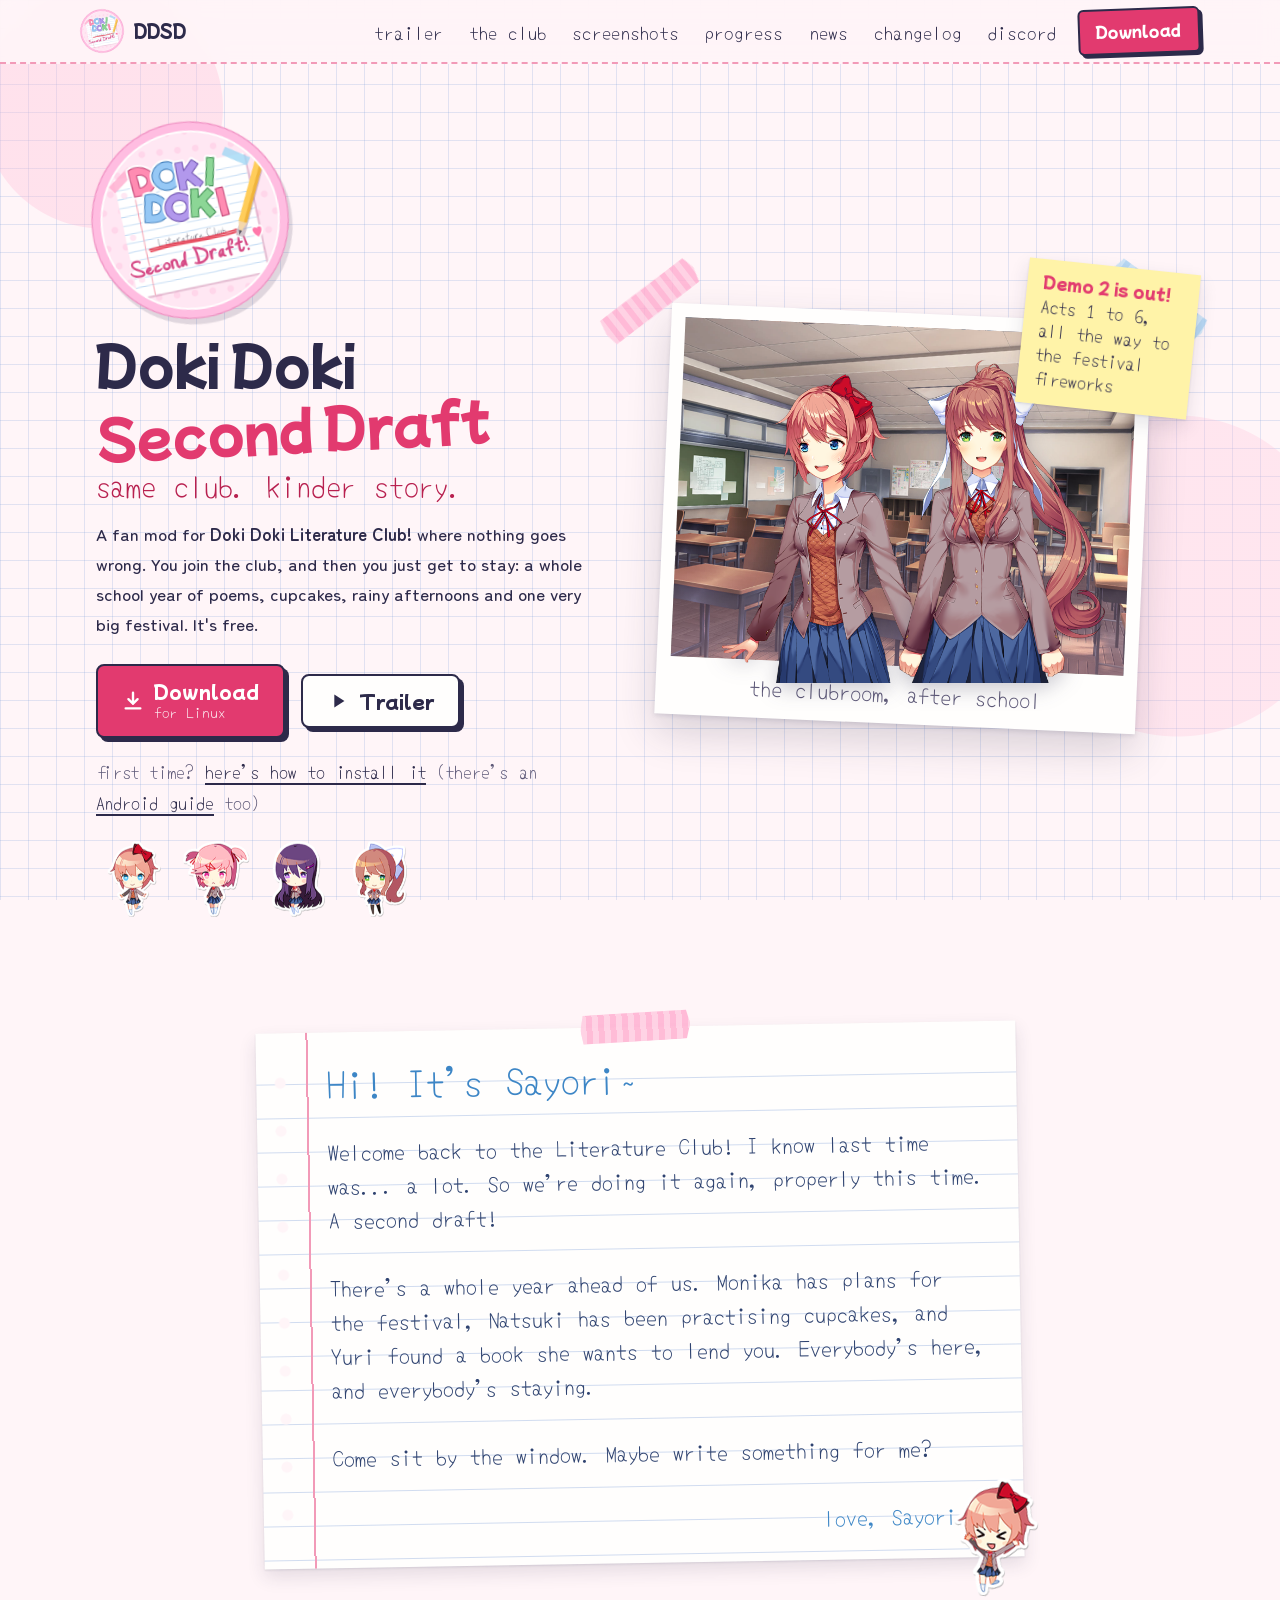
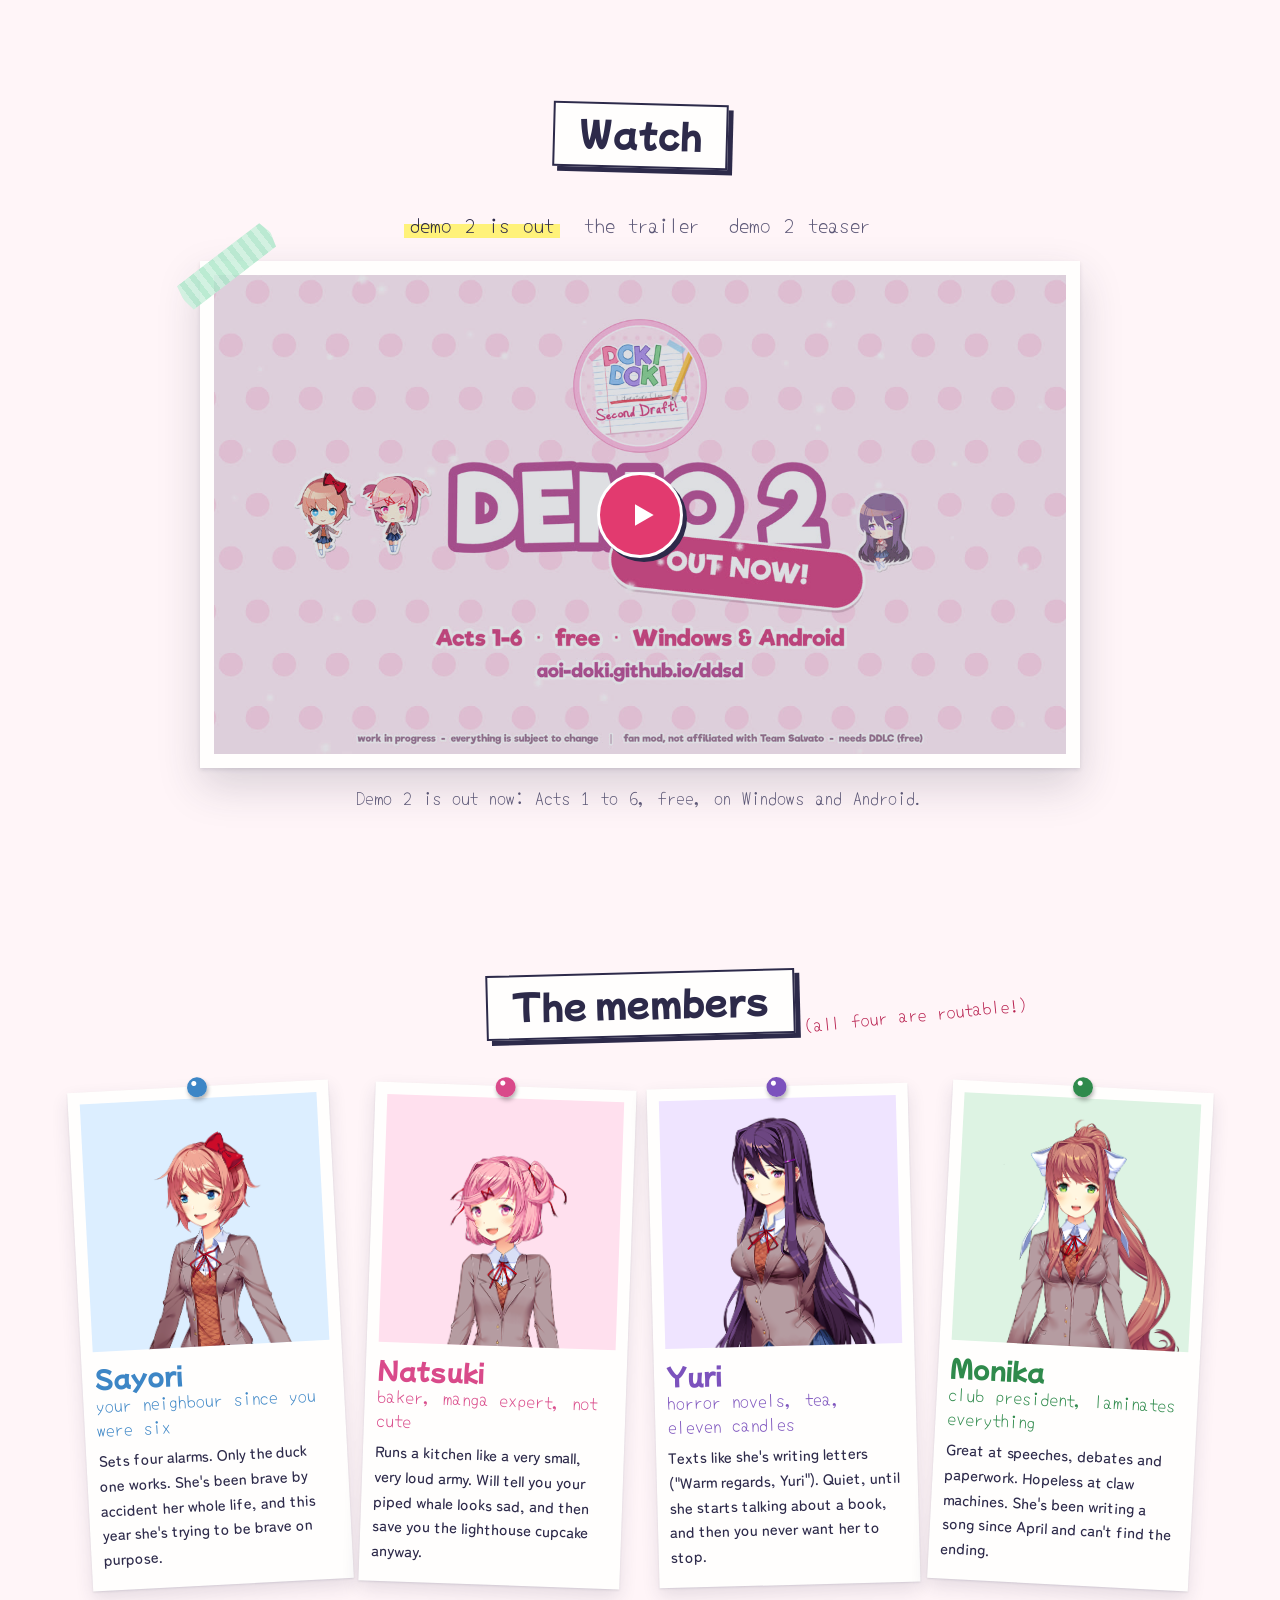
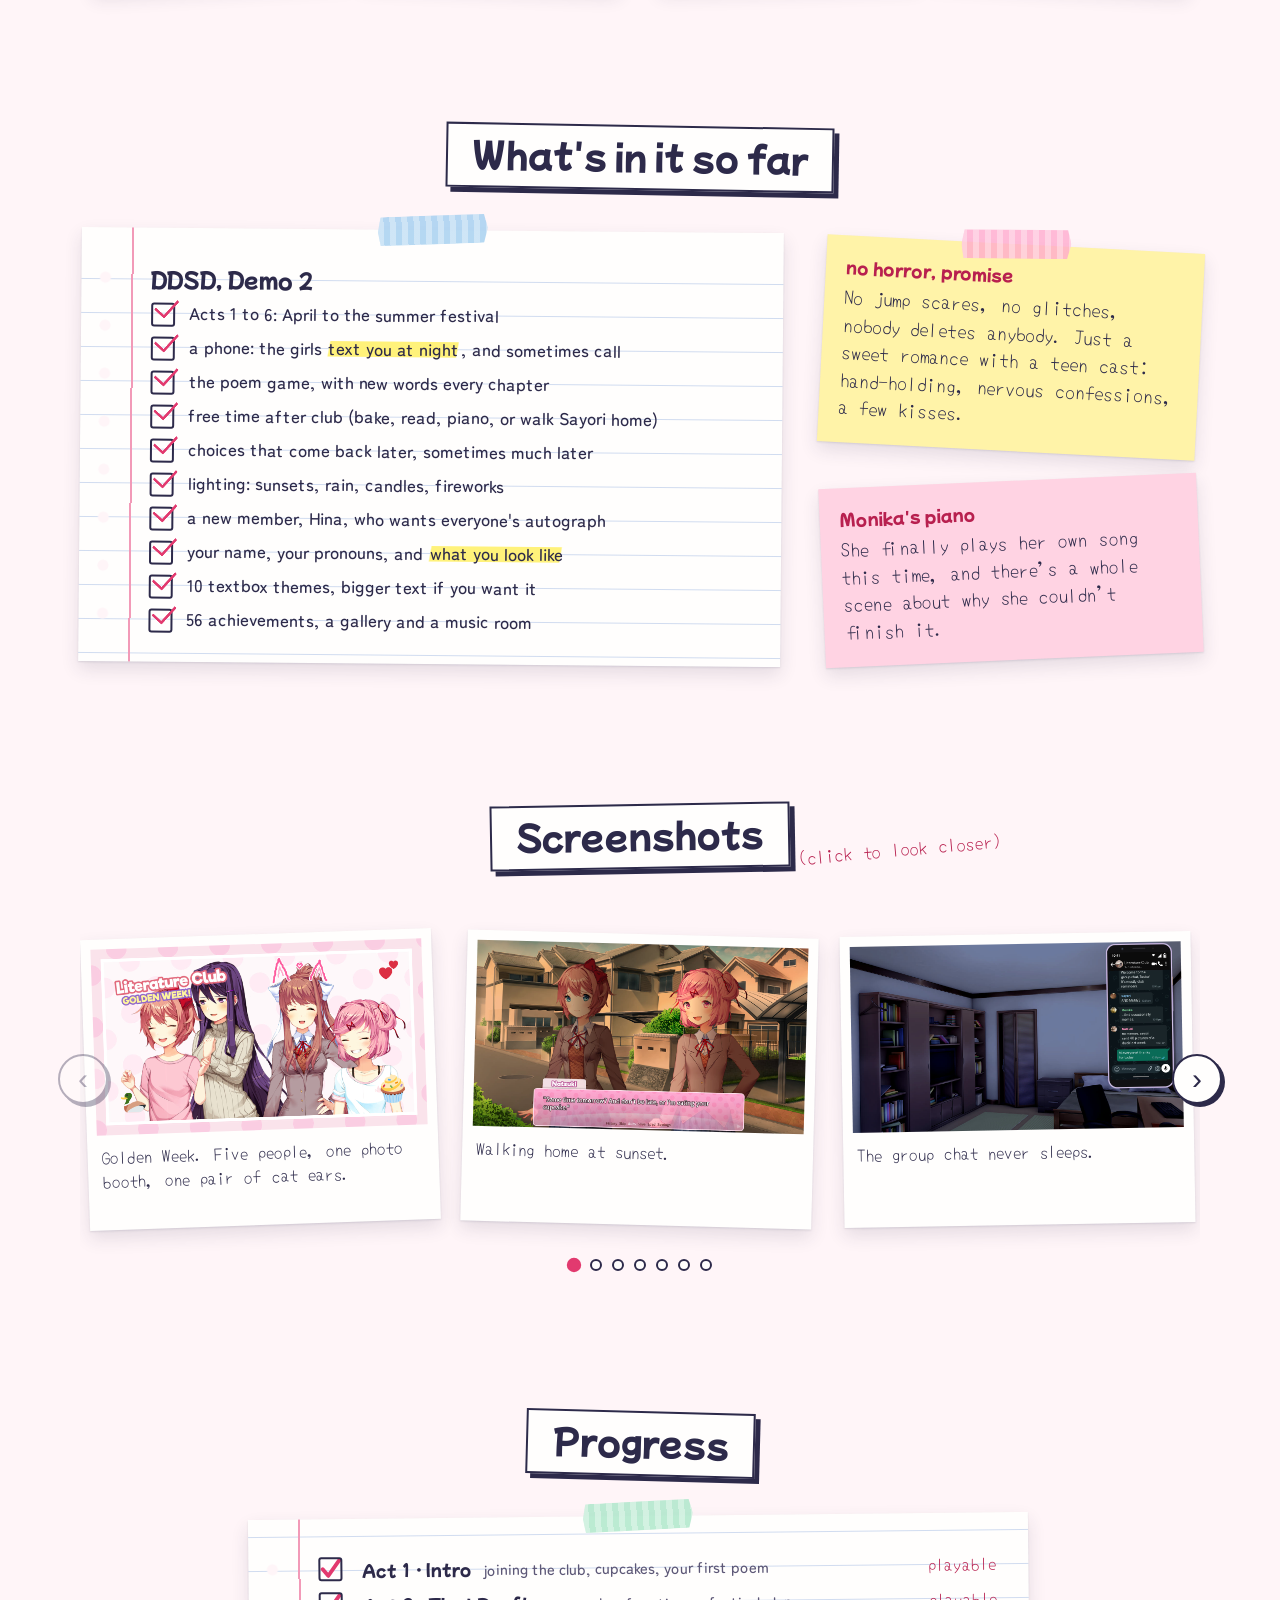
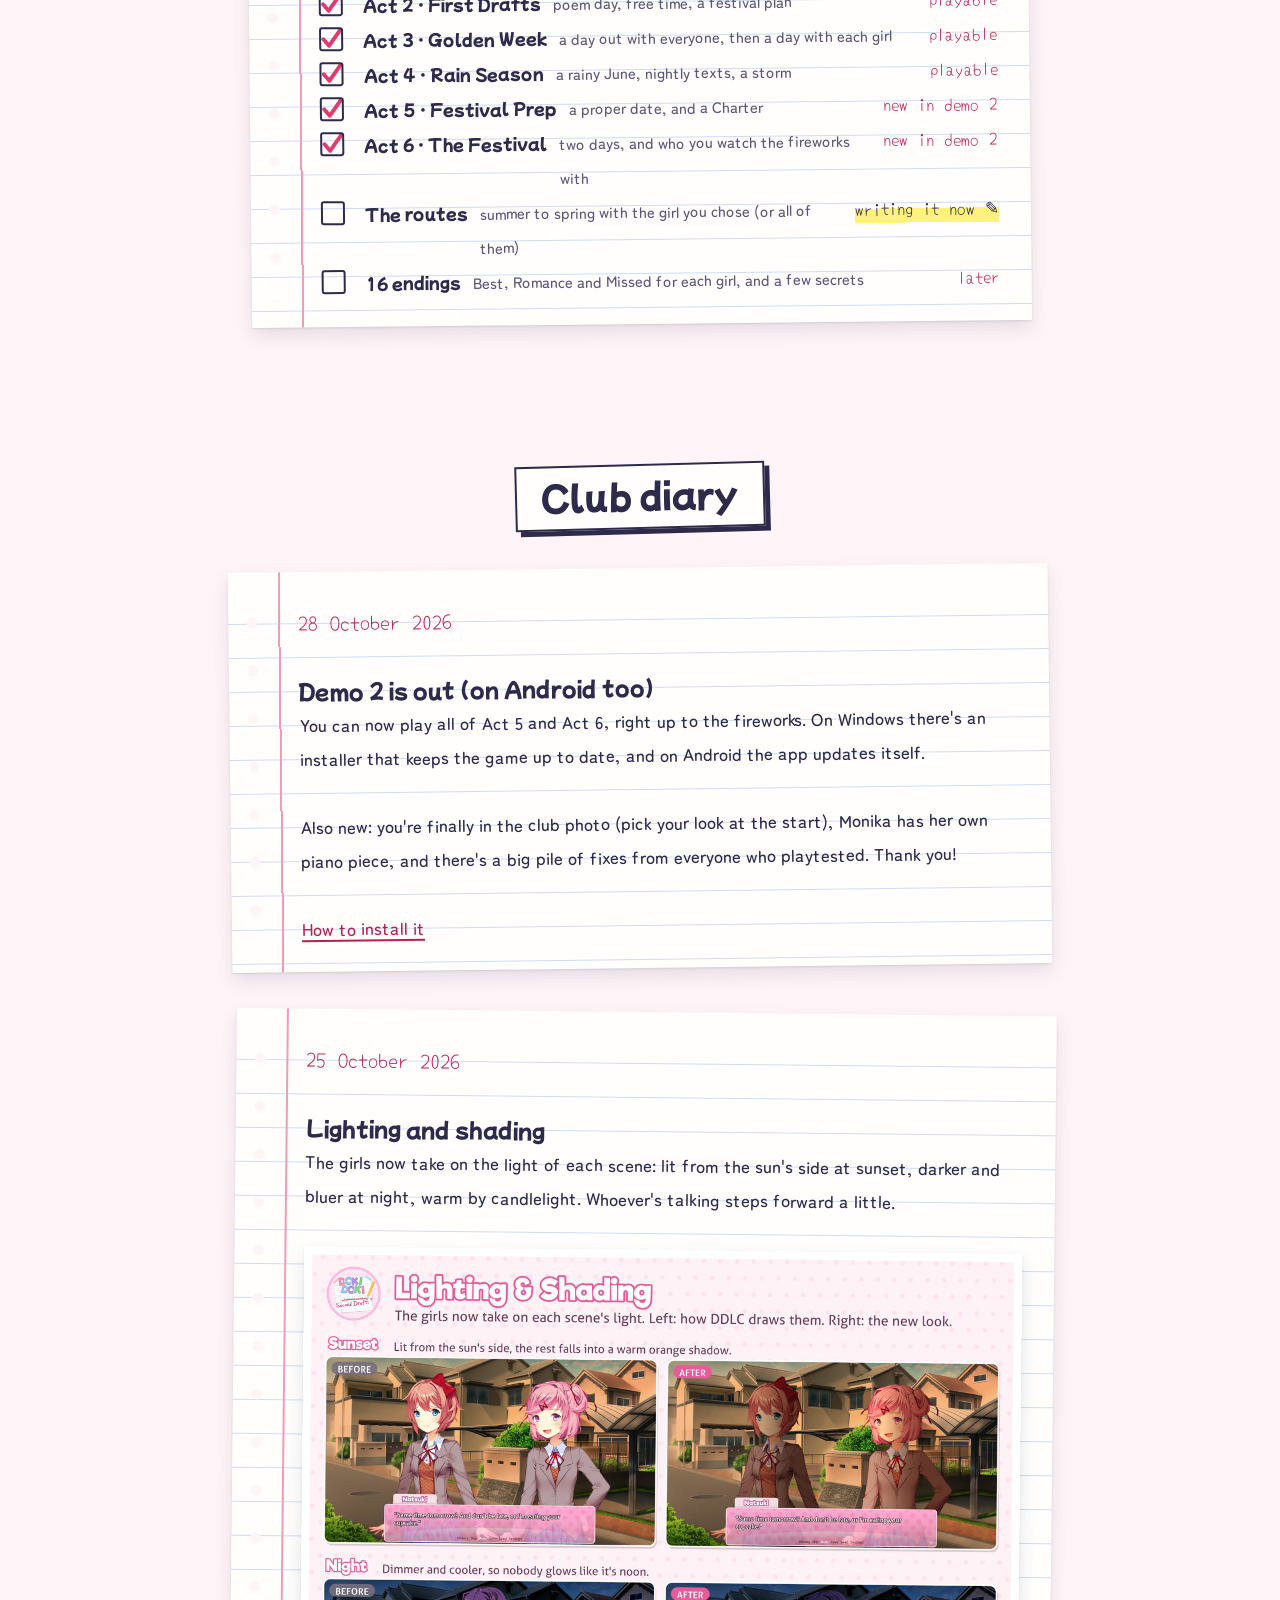
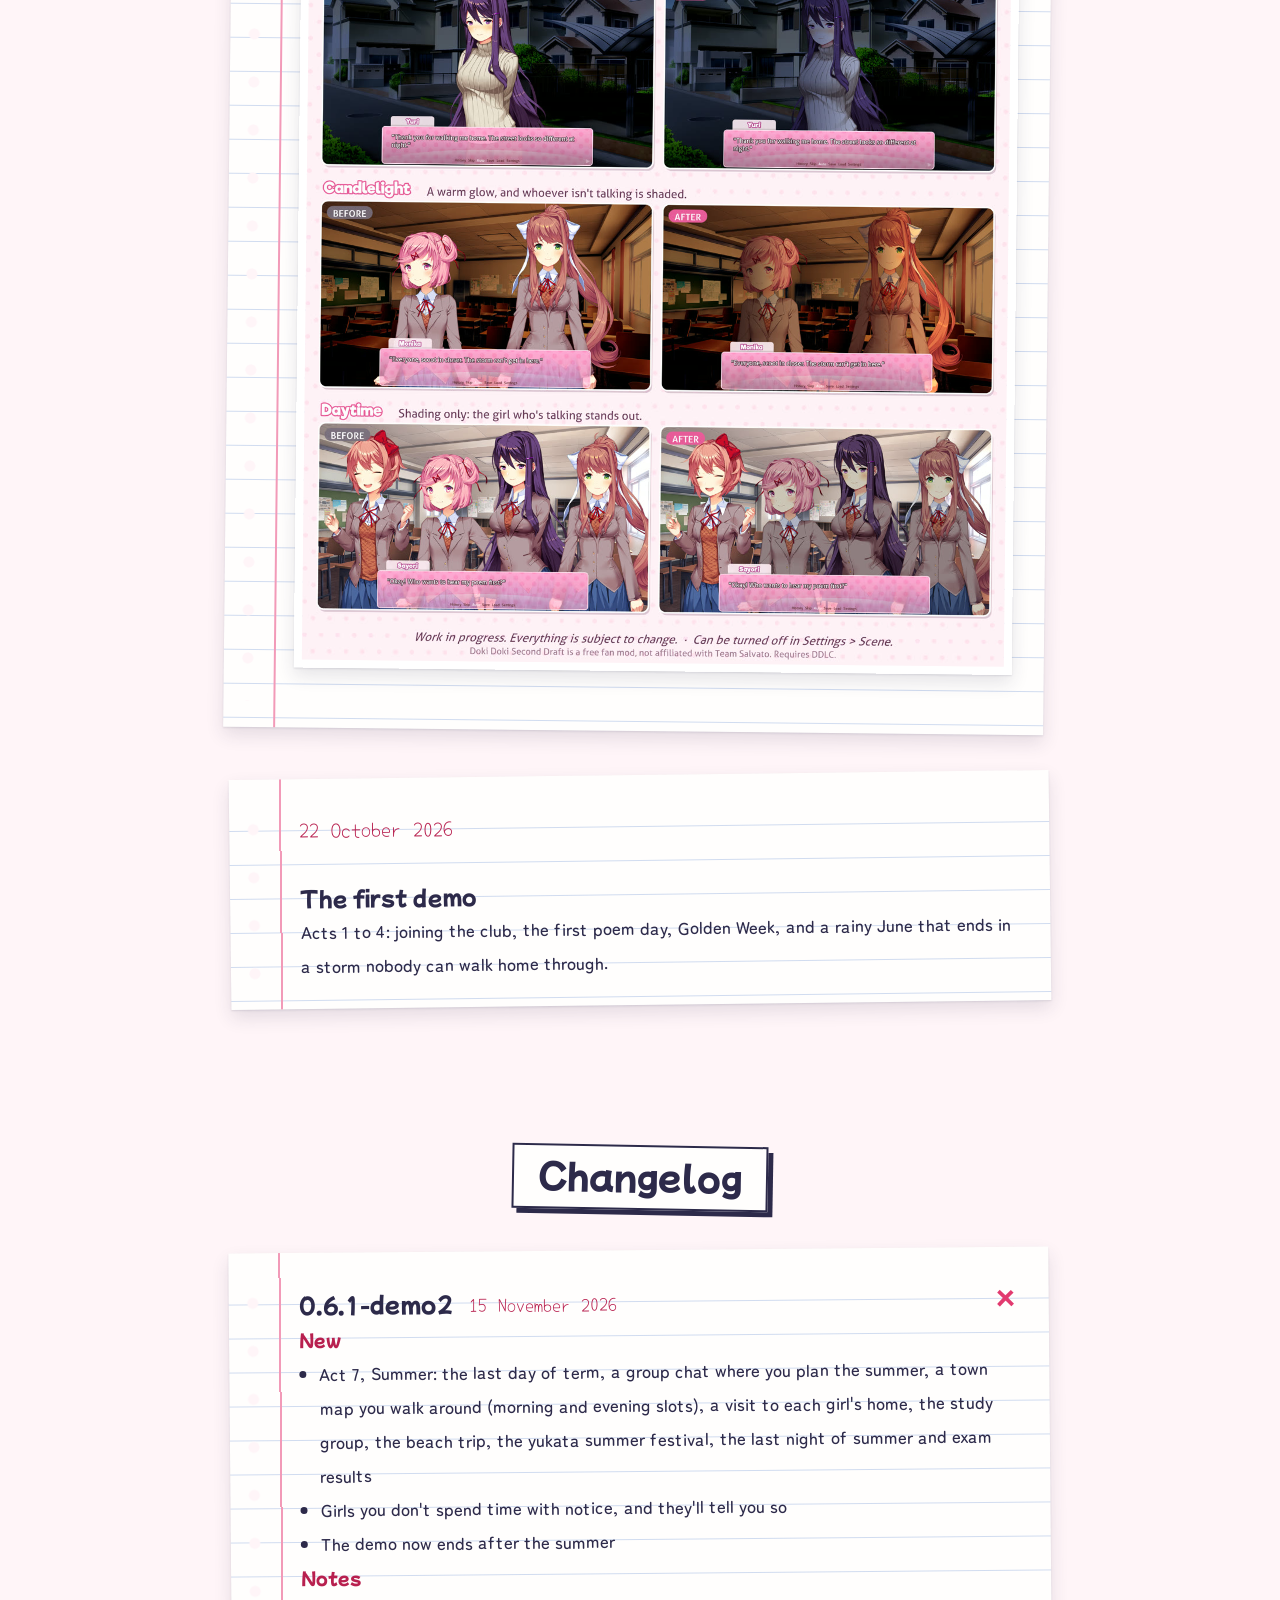
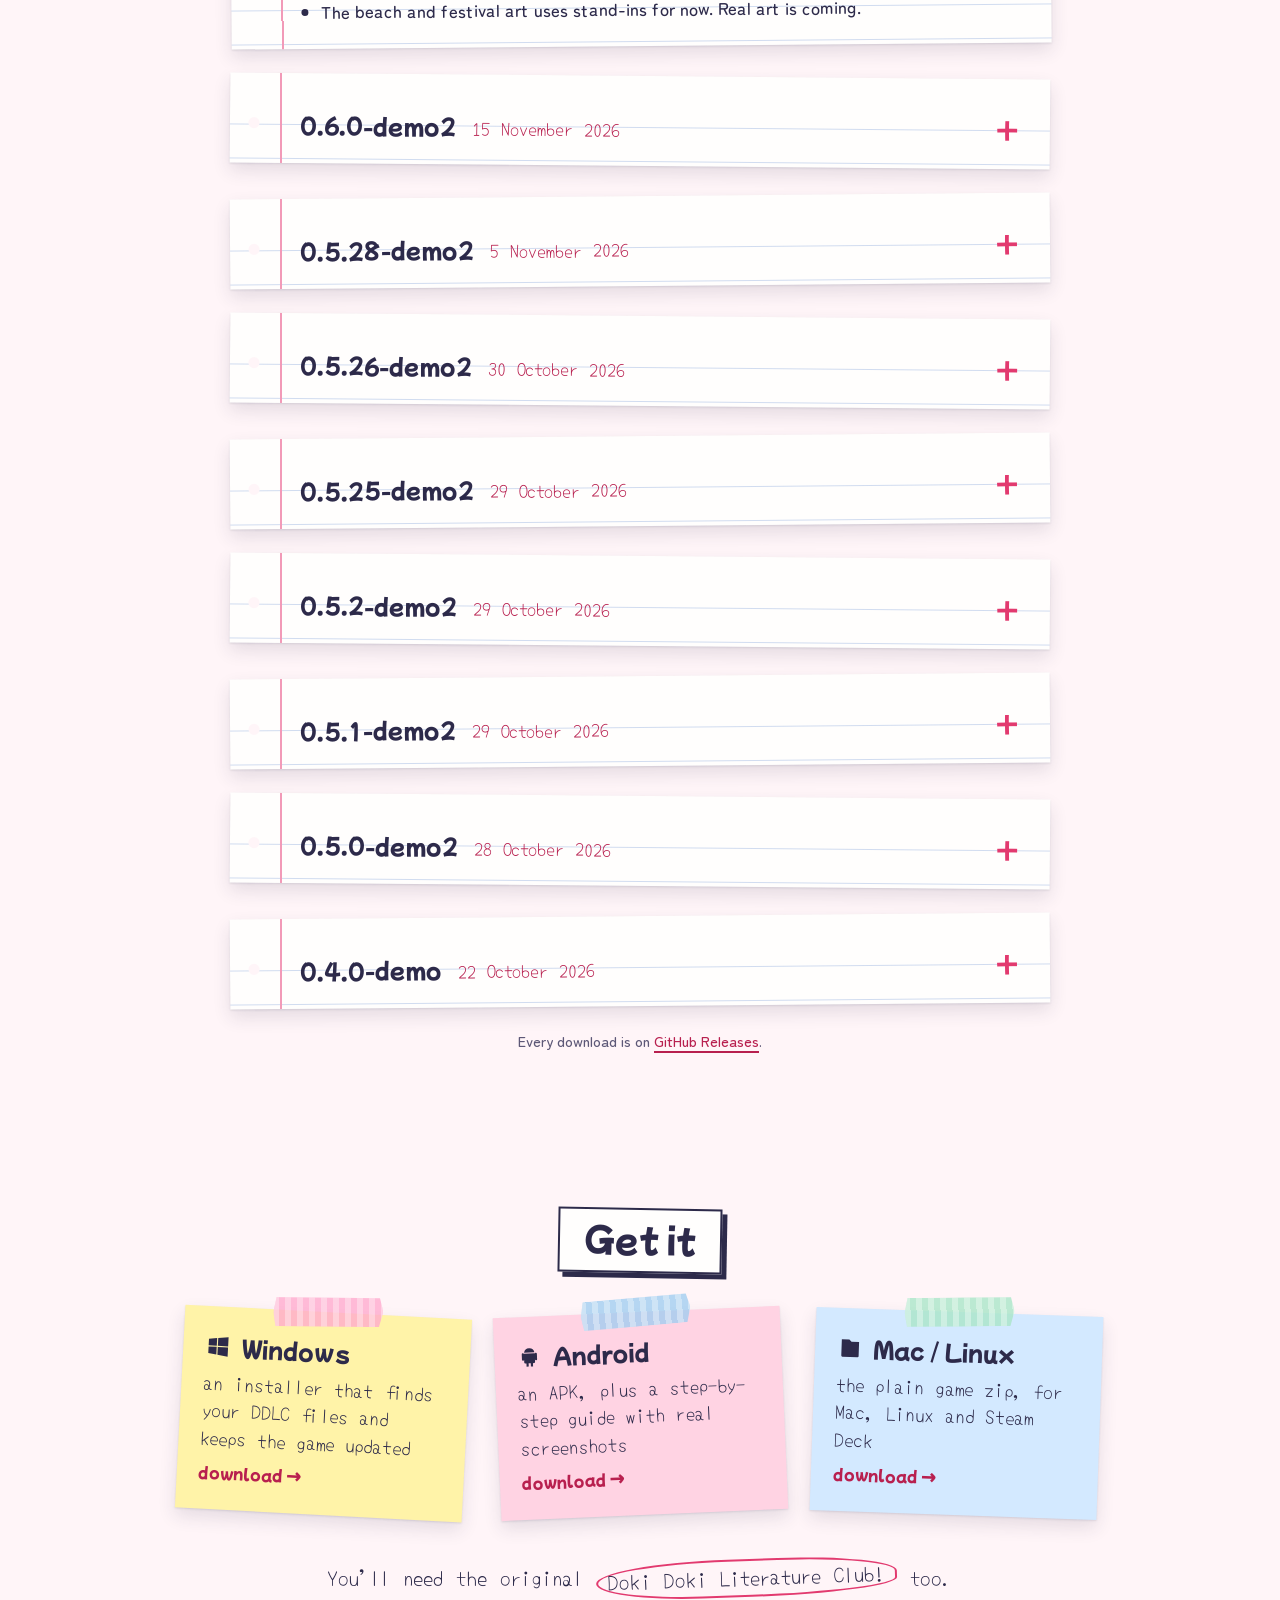
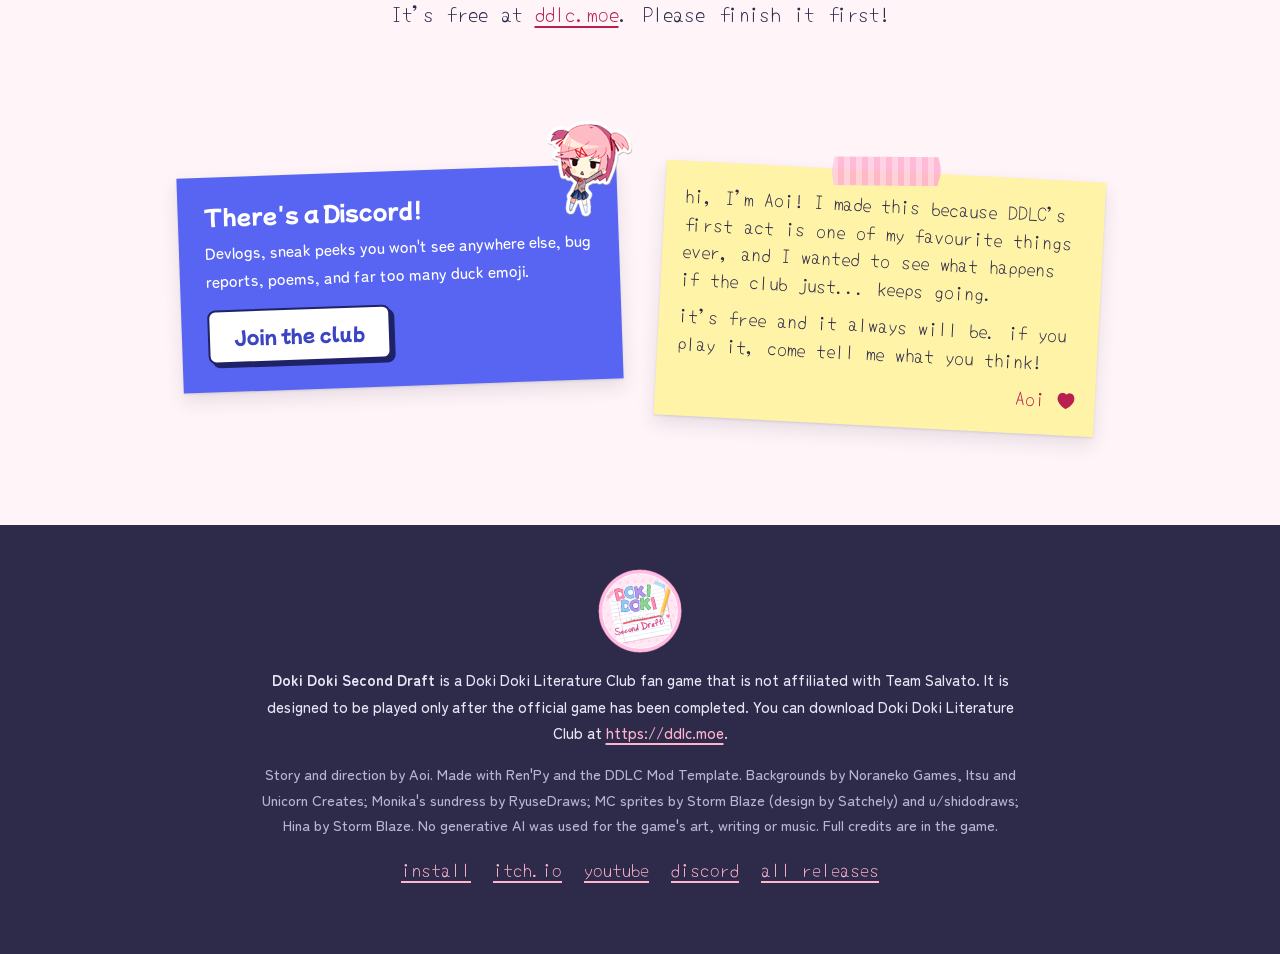
==== commit 6d9d4e34: "Changelog: 0.6.1-demo2 (Act 7 Summer) Co-Authored-By: Claude Sonnet 5.5 <noreply@anthropic.com>" ====
--- a/index.html
+++ b/index.html
@@ -237,6 +237,19 @@
     <h2 class="title" id="changelog-title" style="--tr:1deg">Changelog</h2>
     <div class="changelog">
       <details class="paper reveal" open>
+        <summary><span class="ver">0.6.1-demo2</span><span class="when">15 November 2026</span></summary>
+        <h3>New</h3>
+        <ul>
+          <li>Act 7, Summer: the last day of term, a group chat where you plan the summer, a town map you walk around (morning and evening slots), a visit to each girl's home, the study group, the beach trip, the yukata summer festival, the last night of summer and exam results</li>
+          <li>Girls you don't spend time with notice, and they'll tell you so</li>
+          <li>The demo now ends after the summer</li>
+        </ul>
+        <h3>Notes</h3>
+        <ul>
+          <li>The beach and festival art uses stand-ins for now. Real art is coming.</li>
+        </ul>
+      </details>
+      <details class="paper reveal">
         <summary><span class="ver">0.6.0-demo2</span><span class="when">15 November 2026</span></summary>
         <h3>New</h3>
         <ul>
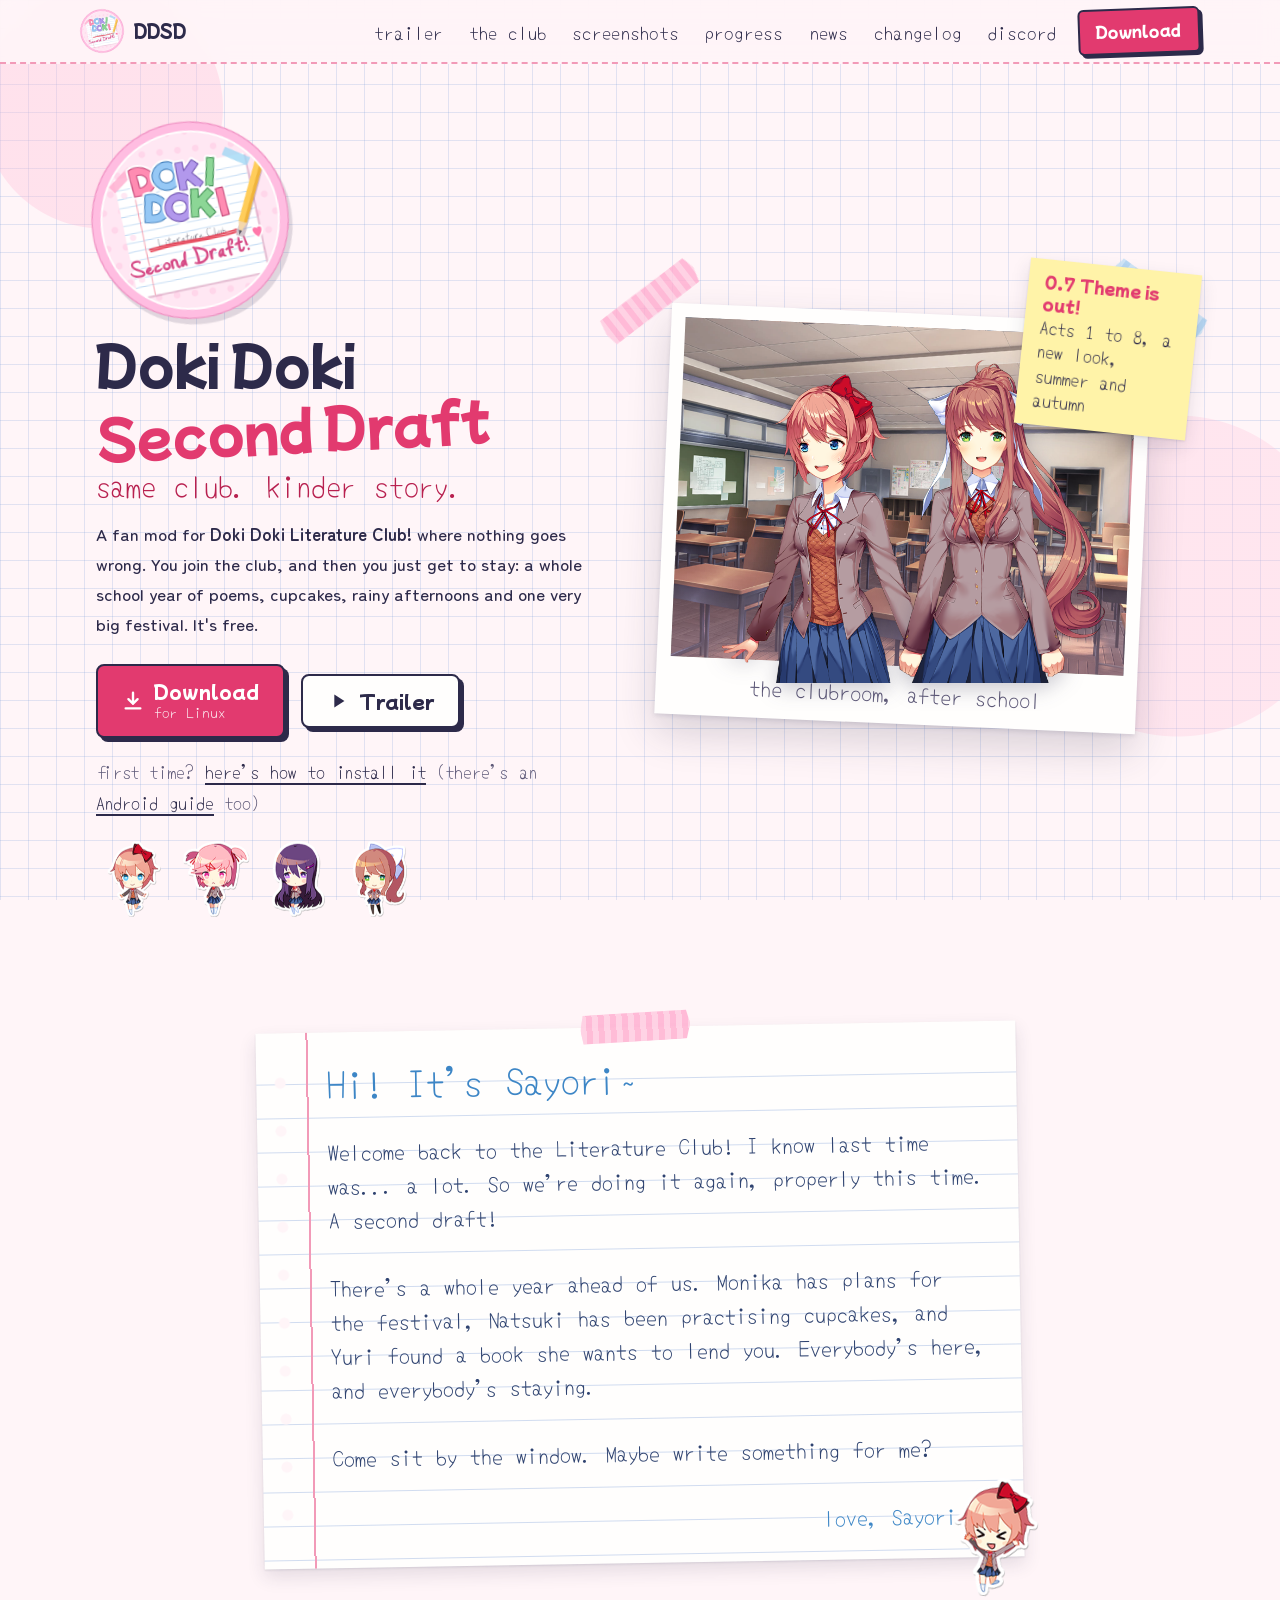
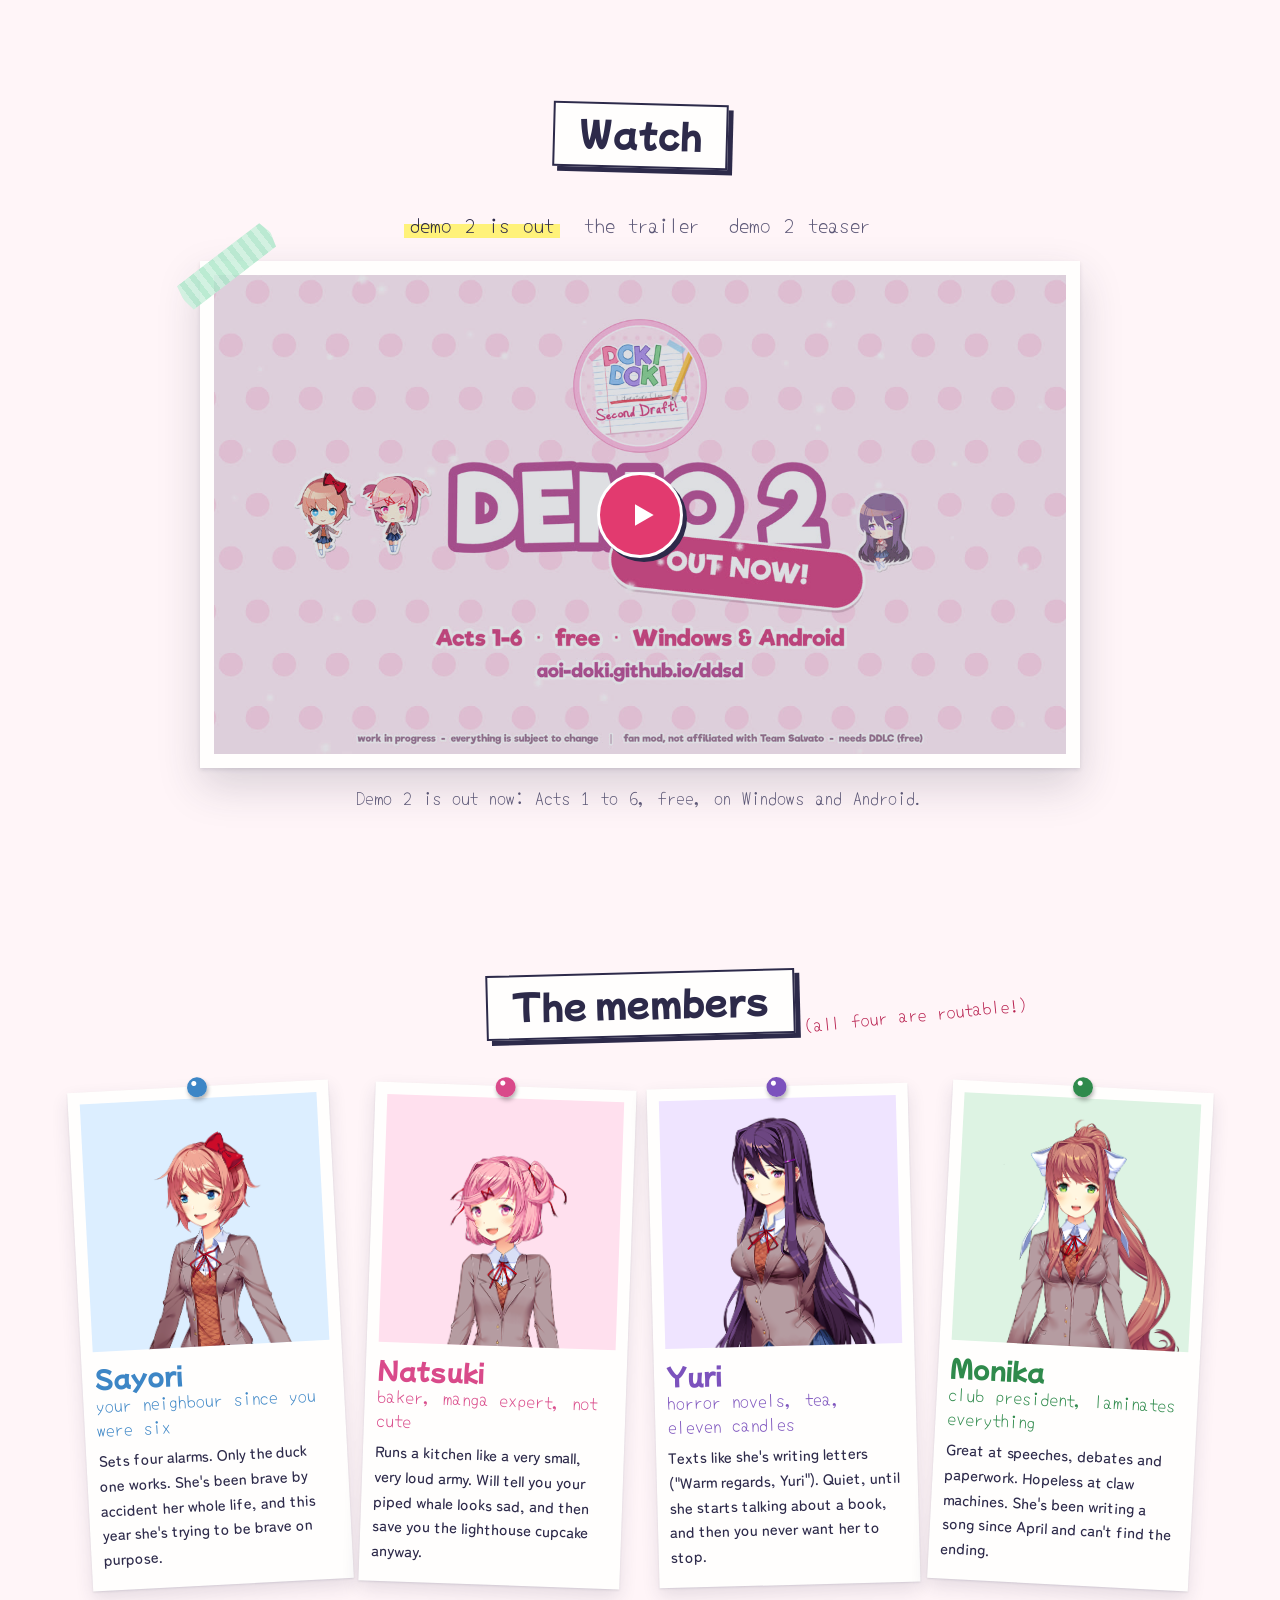
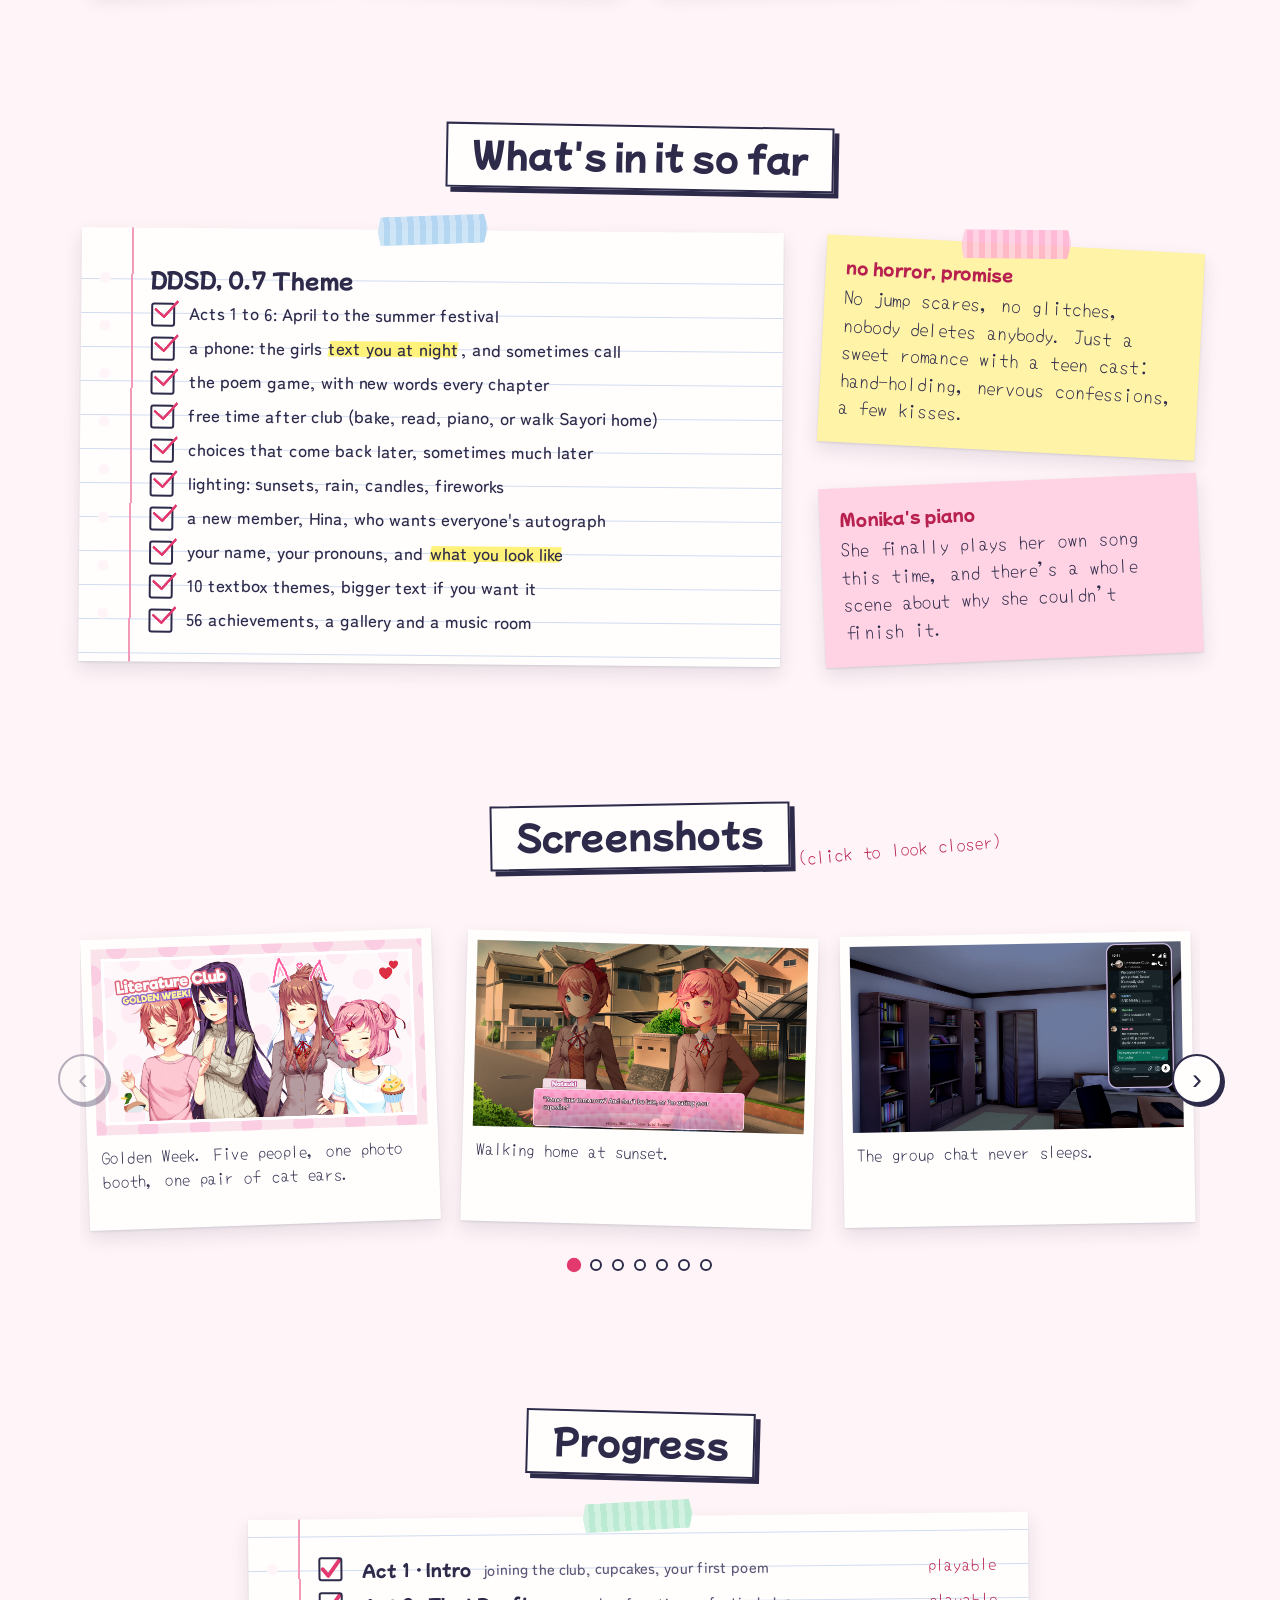
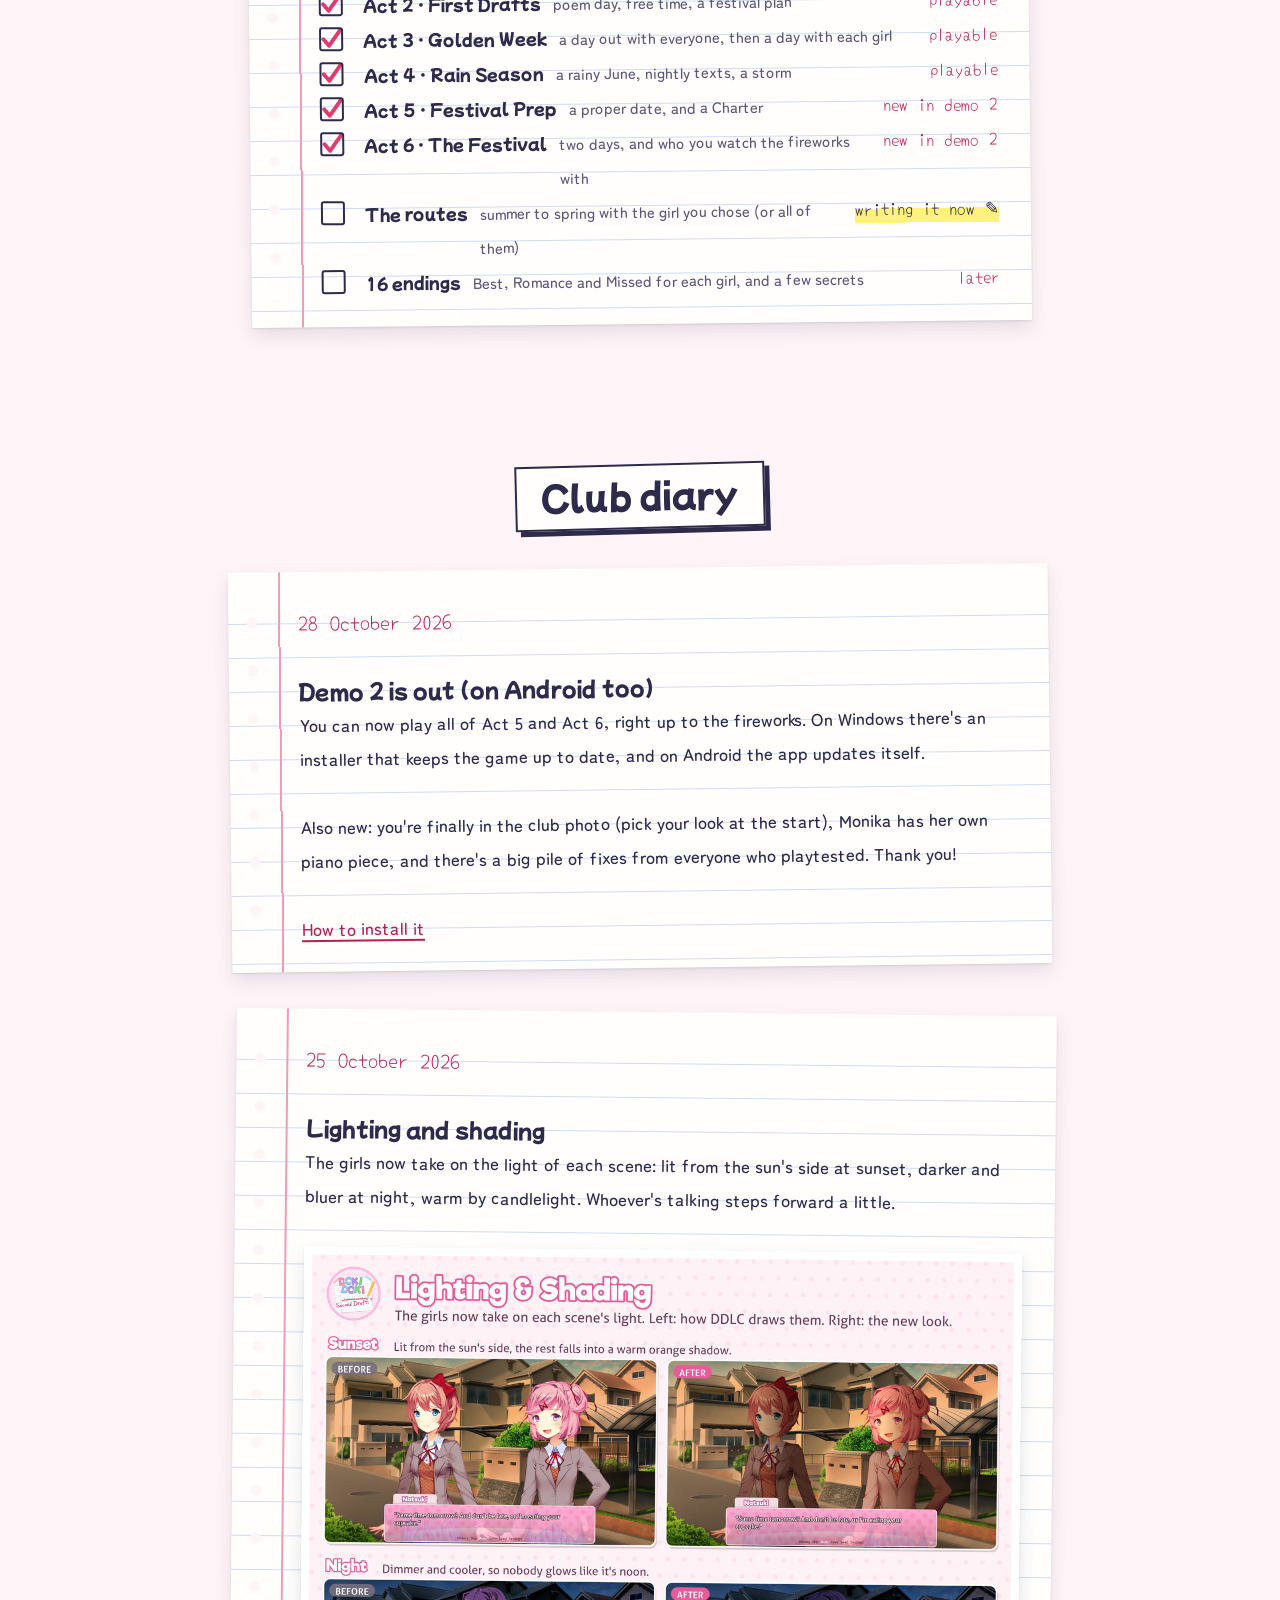
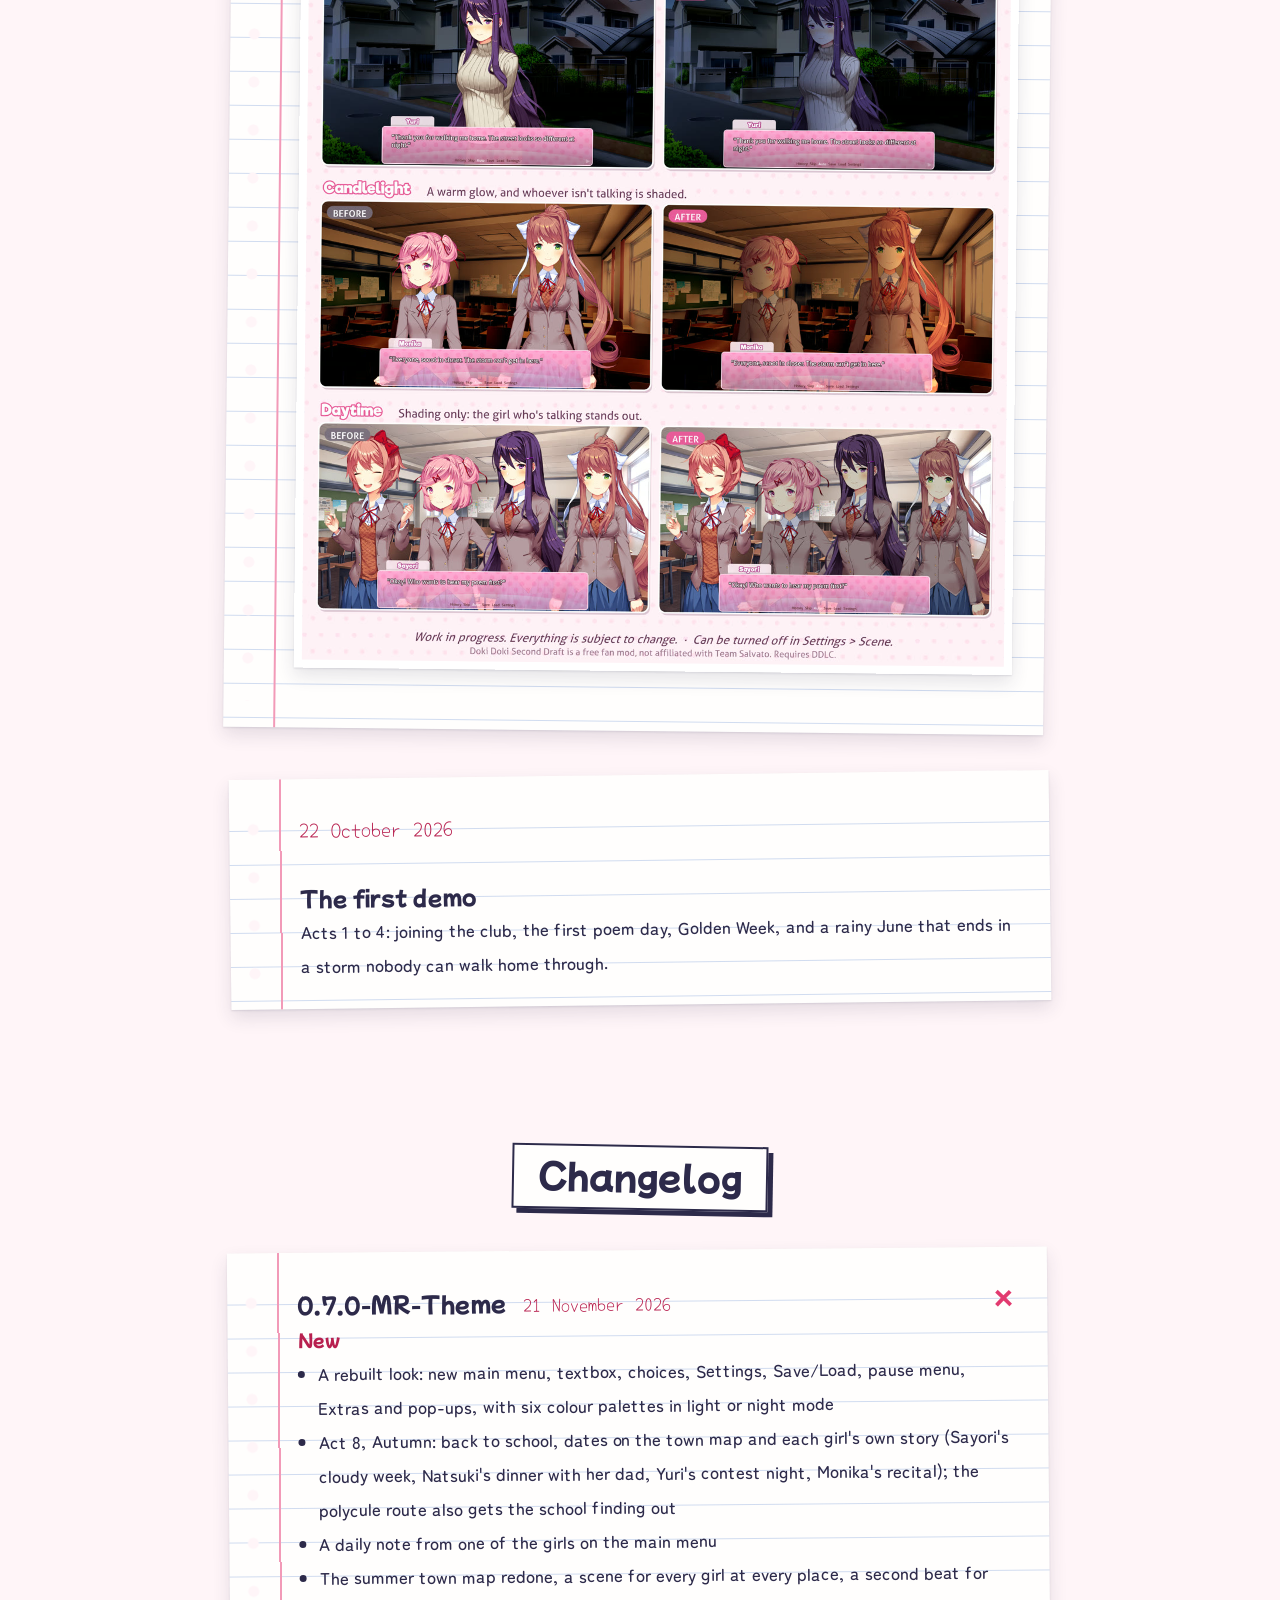
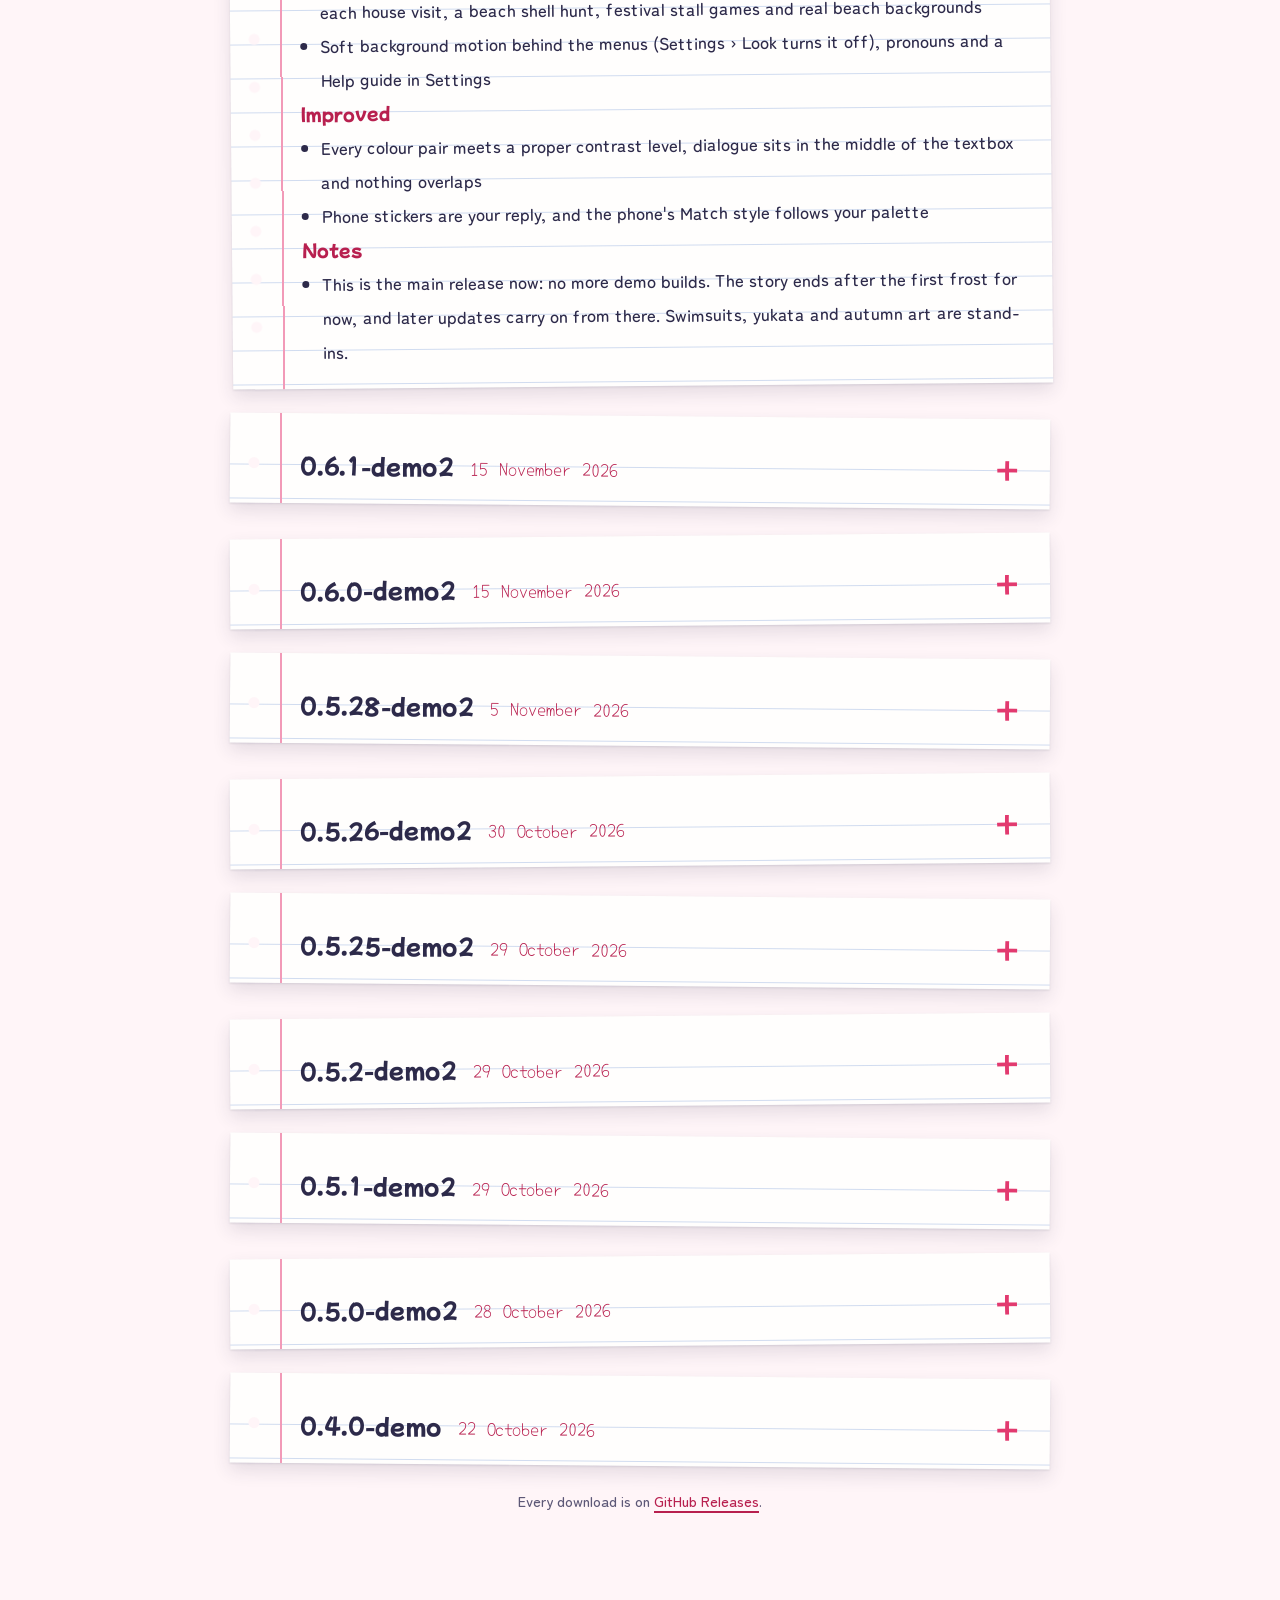
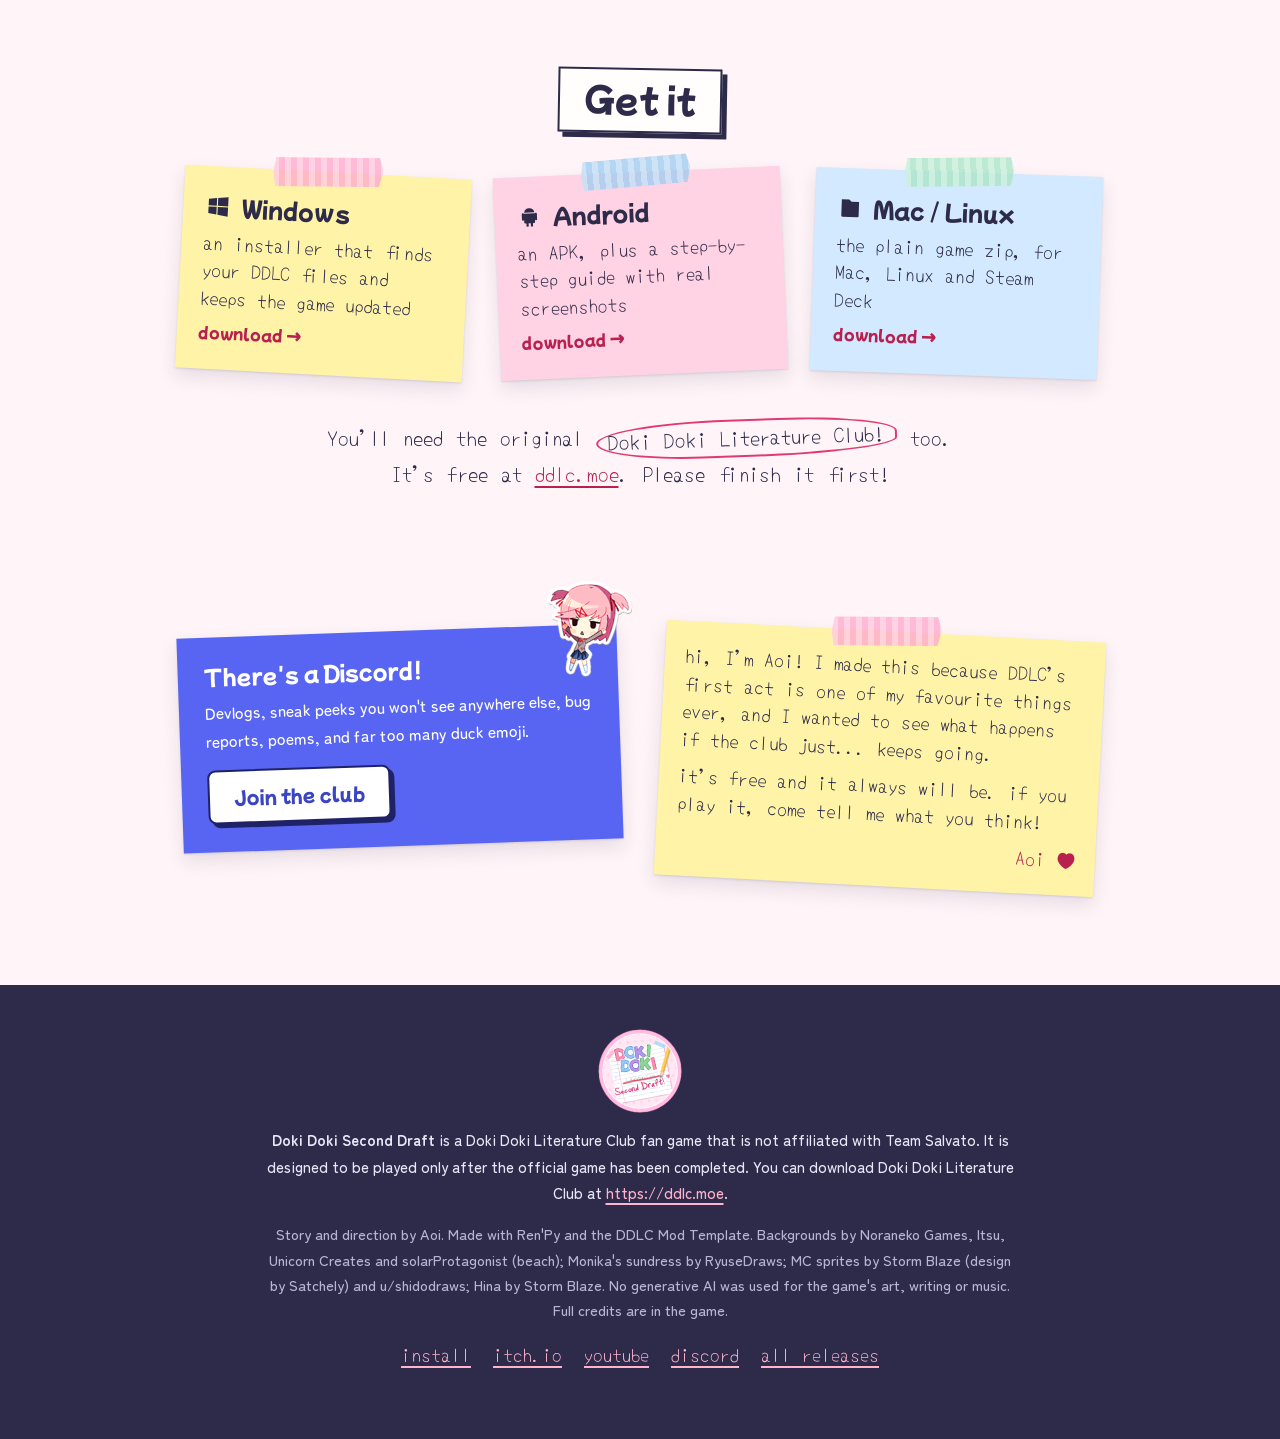
==== commit 813403ca: "0.7.0-MR-Theme changelog and news" ====
--- a/index.html
+++ b/index.html
@@ -6,7 +6,7 @@
   <title>Doki Doki Second Draft</title>
   <meta name="description" content="A free DDLC fan mod where nothing goes wrong. A whole school year with the Literature Club, on Windows and Android.">
   <meta property="og:title" content="Doki Doki Second Draft">
-  <meta property="og:description" content="A free DDLC fan mod where nothing goes wrong. Demo 2 (Acts 1 to 6) is out for Windows and Android.">
+  <meta property="og:description" content="A free DDLC fan mod where nothing goes wrong. 0.7 Theme (Acts 1 to 8) is out for Windows and Android.">
   <meta property="og:image" content="https://aoi-doki.github.io/ddsd/assets/banner.jpg">
   <meta property="og:type" content="website">
   <meta name="theme-color" content="#e23a6f">
@@ -63,7 +63,7 @@
     <span class="tape tl"></span><span class="tape tr blue"></span>
     <figure class="polaroid-big"><div class="pic"></div><figcaption>the clubroom, after school</figcaption></figure>
     <div class="hero-girls"><img src="assets/girls/sayori.png" alt=""><img src="assets/girls/monika.png" alt=""></div>
-    <div class="sticky-new"><b>Demo 2 is out!</b>Acts 1 to 6, all the way to the festival fireworks</div>
+    <div class="sticky-new"><b>0.7 Theme is out!</b>Acts 1 to 8, a new look, summer and autumn</div>
   </div>
 </header>
 
@@ -137,7 +137,7 @@
     <div class="checklist-wrap">
       <div class="paper checklist reveal">
         <span class="tape top blue"></span>
-        <h3>DDSD, Demo 2</h3>
+        <h3>DDSD, 0.7 Theme</h3>
         <ul>
           <li>Acts 1 to 6: April to the summer festival</li>
           <li>a phone: the girls <mark>text you at night</mark>, and sometimes call</li>
@@ -237,6 +237,26 @@
     <h2 class="title" id="changelog-title" style="--tr:1deg">Changelog</h2>
     <div class="changelog">
       <details class="paper reveal" open>
+        <summary><span class="ver">0.7.0-MR-Theme</span><span class="when">21 November 2026</span></summary>
+        <h3>New</h3>
+        <ul>
+          <li>A rebuilt look: new main menu, textbox, choices, Settings, Save/Load, pause menu, Extras and pop-ups, with six colour palettes in light or night mode</li>
+          <li>Act 8, Autumn: back to school, dates on the town map and each girl's own story (Sayori's cloudy week, Natsuki's dinner with her dad, Yuri's contest night, Monika's recital); the polycule route also gets the school finding out</li>
+          <li>A daily note from one of the girls on the main menu</li>
+          <li>The summer town map redone, a scene for every girl at every place, a second beat for each house visit, a beach shell hunt, festival stall games and real beach backgrounds</li>
+          <li>Soft background motion behind the menus (Settings › Look turns it off), pronouns and a Help guide in Settings</li>
+        </ul>
+        <h3>Improved</h3>
+        <ul>
+          <li>Every colour pair meets a proper contrast level, dialogue sits in the middle of the textbox and nothing overlaps</li>
+          <li>Phone stickers are your reply, and the phone's Match style follows your palette</li>
+        </ul>
+        <h3>Notes</h3>
+        <ul>
+          <li>This is the main release now: no more demo builds. The story ends after the first frost for now, and later updates carry on from there. Swimsuits, yukata and autumn art are stand-ins.</li>
+        </ul>
+      </details>
+      <details class="paper reveal">
         <summary><span class="ver">0.6.1-demo2</span><span class="when">15 November 2026</span></summary>
         <h3>New</h3>
         <ul>
@@ -442,7 +462,7 @@
     <p><b>Doki Doki Second Draft</b> is a Doki Doki Literature Club fan game that is not affiliated with Team Salvato.
       It is designed to be played only after the official game has been completed. You can download Doki Doki Literature Club at
       <a href="https://ddlc.moe" target="_blank" rel="noopener">https://ddlc.moe</a>.</p>
-    <p class="small">Story and direction by Aoi. Made with Ren'Py and the DDLC Mod Template. Backgrounds by Noraneko Games, Itsu and Unicorn Creates;
+    <p class="small">Story and direction by Aoi. Made with Ren'Py and the DDLC Mod Template. Backgrounds by Noraneko Games, Itsu, Unicorn Creates and solarProtagonist (beach);
       Monika's sundress by RyuseDraws; MC sprites by Storm Blaze (design by Satchely) and u/shidodraws; Hina by Storm Blaze.
       No generative AI was used for the game's art, writing or music. Full credits are in the game.</p>
     <p class="footer-links">
